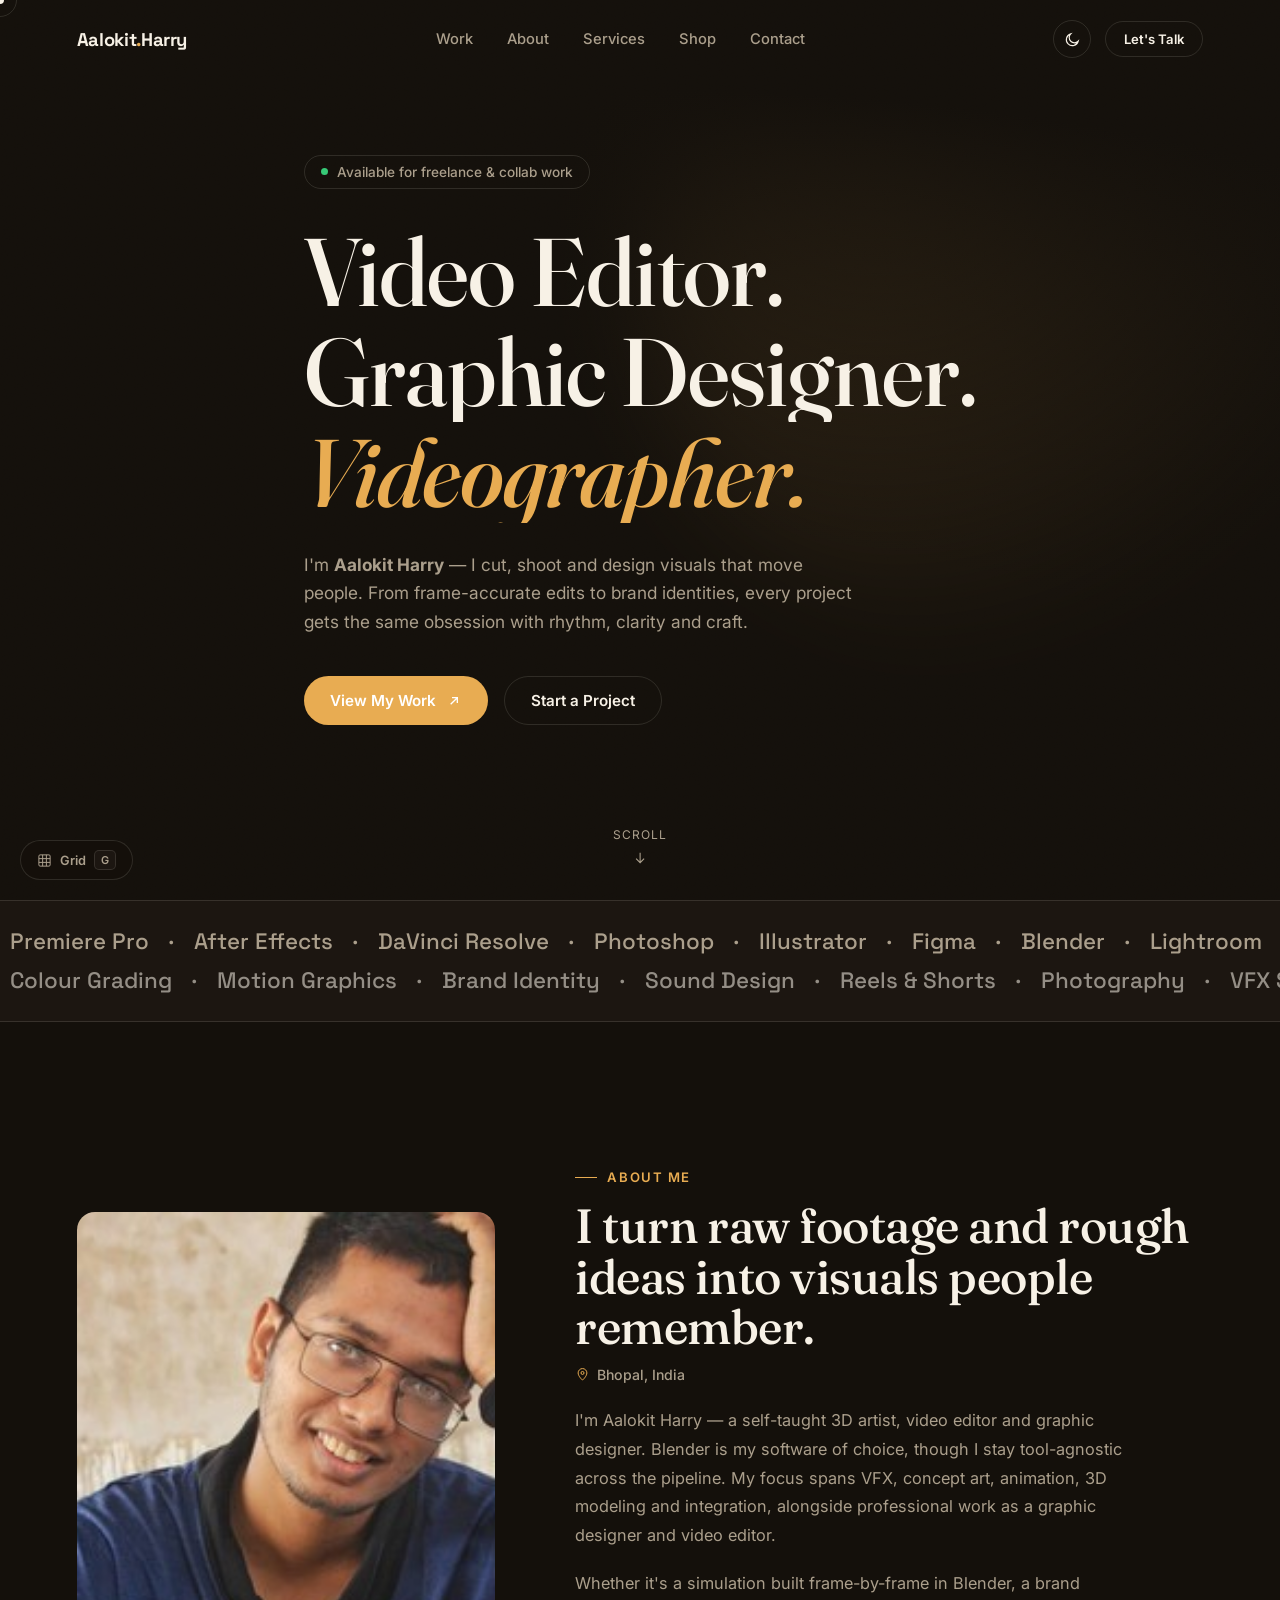
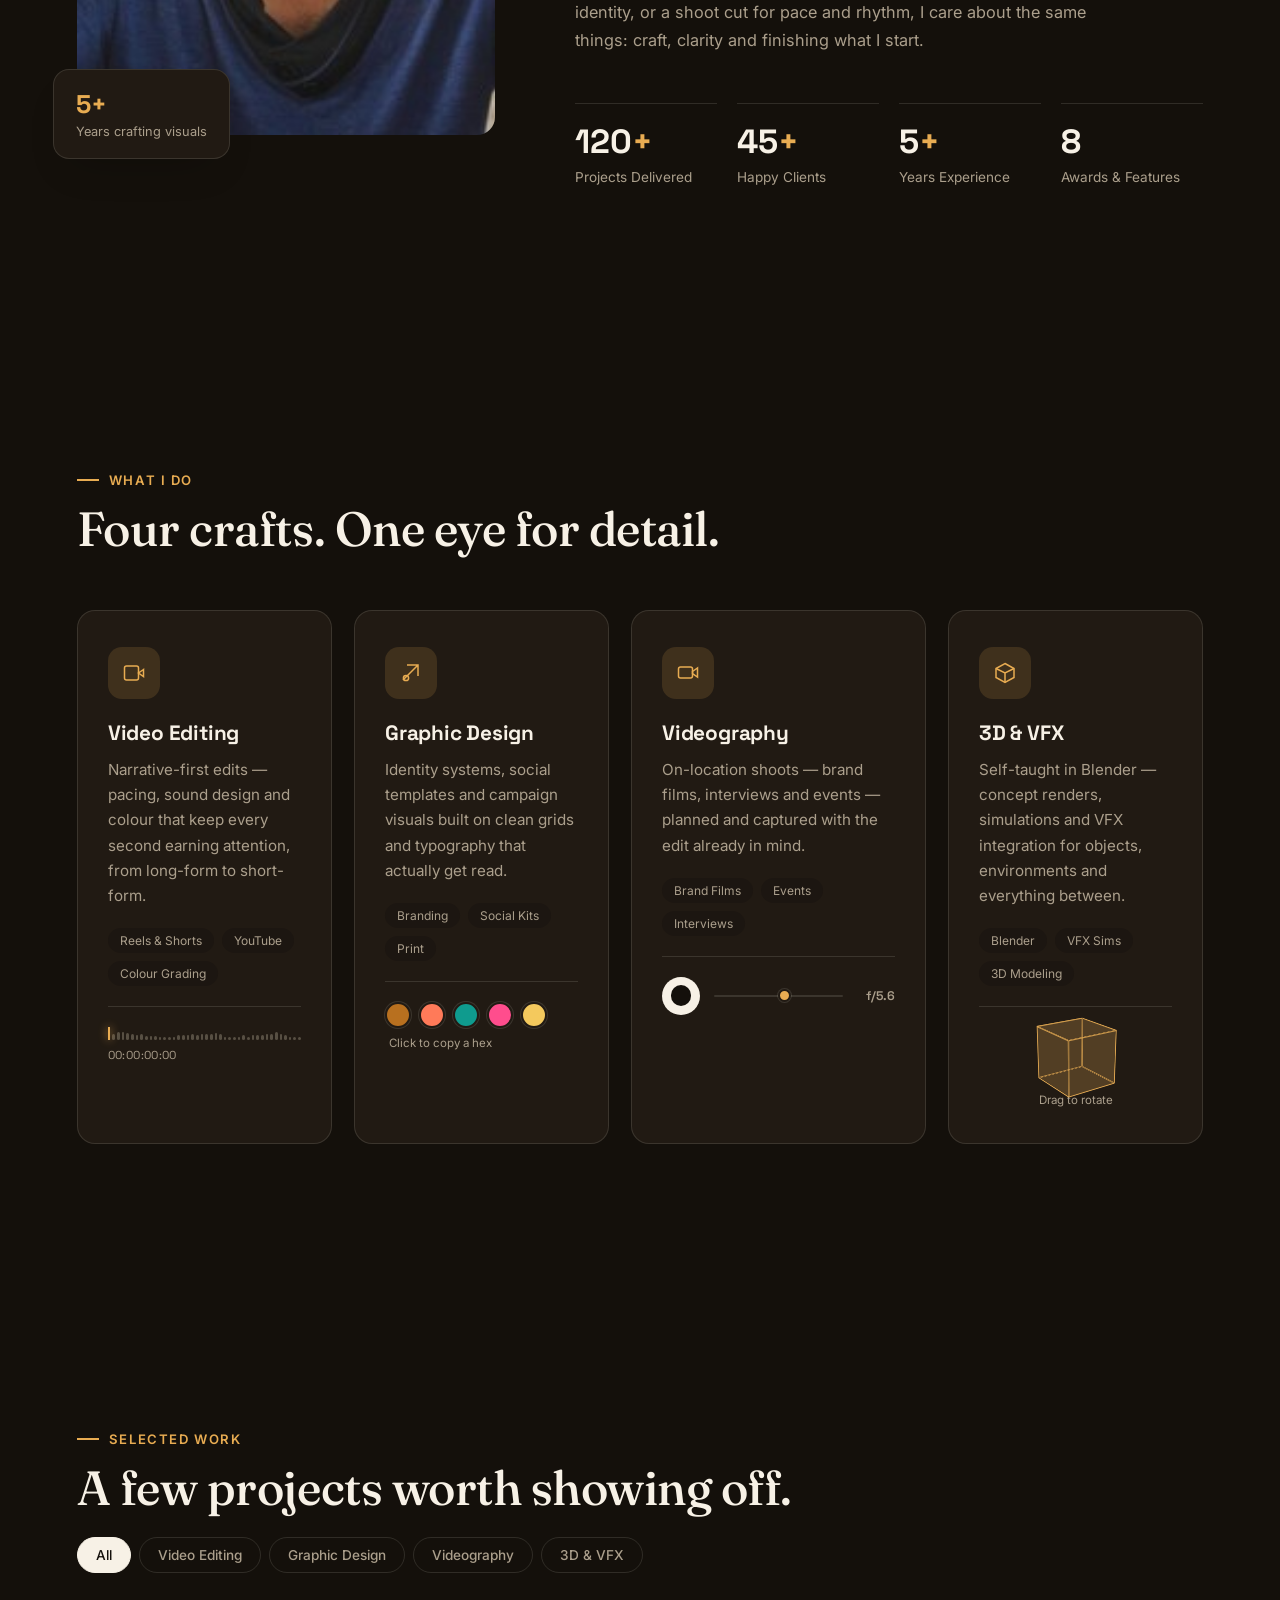
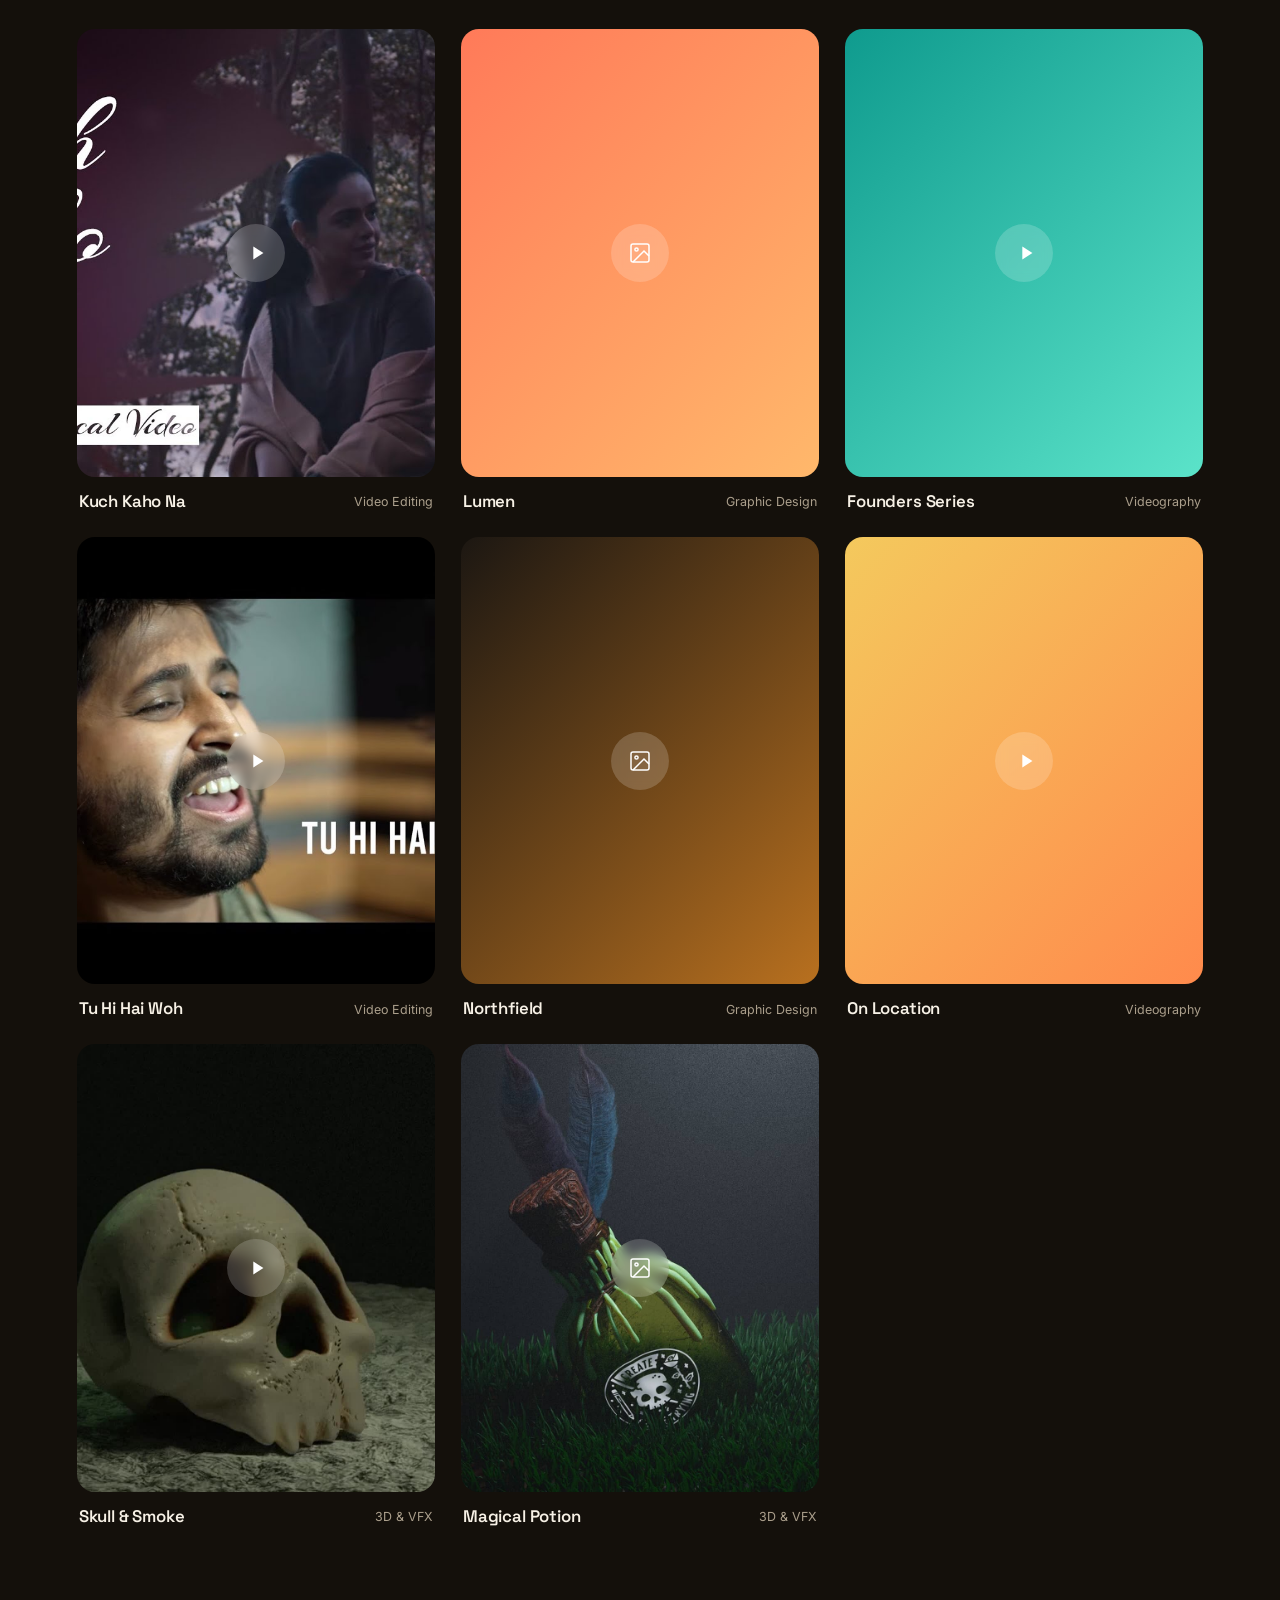
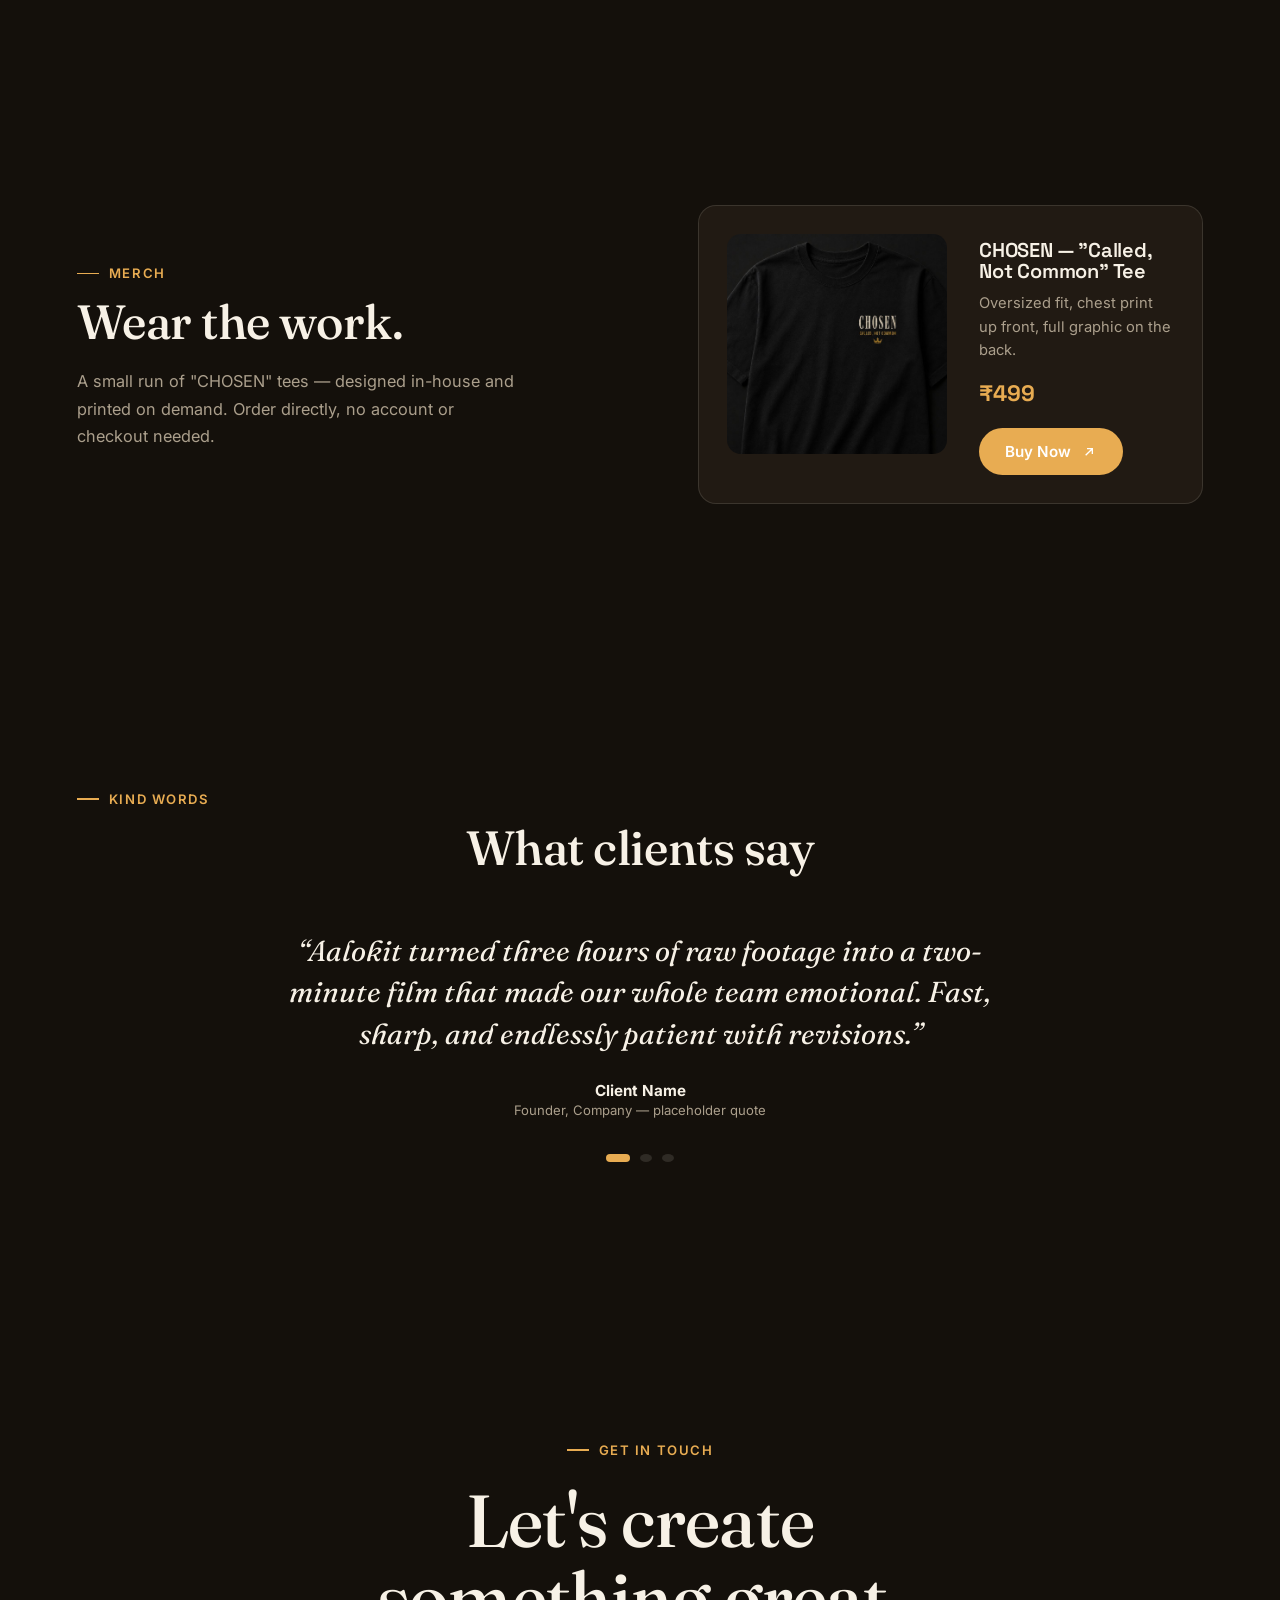
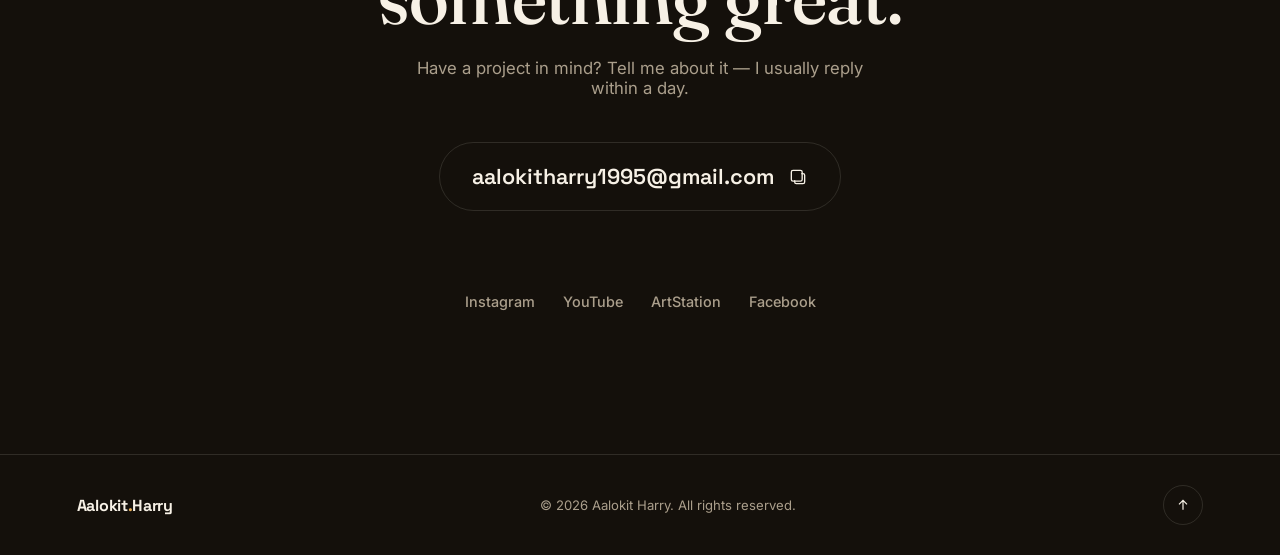
==== index.html @ 53279eee "Design overhaul: warm amber palette, editorial serif typography - Replace the purple accent with a w" ====
<!DOCTYPE html>
<html lang="en" data-theme="dark">
<head>
<meta charset="UTF-8">
<meta name="viewport" content="width=device-width, initial-scale=1.0">
<title>Aalokit Harry — Video Editor · Graphic Designer · Videographer · 3D Artist</title>
<meta name="description" content="Aalokit Harry is a video editor, graphic designer, videographer and self-taught 3D/VFX artist based in Bhopal, India, crafting fluid, story-driven visuals for brands and creators.">

<!-- Favicon -->
<link rel="icon" href="assets/favicon.svg" type="image/svg+xml">

<!-- Fonts -->
<link rel="preconnect" href="https://fonts.googleapis.com">
<link rel="preconnect" href="https://fonts.gstatic.com" crossorigin>
<link href="https://fonts.googleapis.com/css2?family=Fraunces:ital,wght@0,400;0,500;0,600;1,400;1,500;1,600&family=Space+Grotesk:wght@400;500;600;700&family=Inter:wght@400;500;600;700&display=swap" rel="stylesheet">

<link rel="stylesheet" href="css/style.css?v=13">
</head>
<body>

<!-- ============ PRELOADER ============ -->
<div class="preloader" id="preloader" aria-hidden="true">
  <div class="preloader__mark">AH</div>
  <div class="preloader__bar"><span id="preloaderFill"></span></div>
</div>

<!-- ============ CUSTOM CURSOR ============ -->
<div class="cursor" id="cursorDot" aria-hidden="true"></div>
<div class="cursor cursor--ring" id="cursorRing" aria-hidden="true"></div>

<!-- ============ NOISE / GRAIN OVERLAY ============ -->
<div class="grain" aria-hidden="true"></div>

<!-- ============ DESIGNER GRID OVERLAY ============ -->
<div class="grid-overlay" id="gridOverlay" aria-hidden="true">
  <div class="grid-overlay__cols container">
    <span></span><span></span><span></span><span></span><span></span><span></span>
    <span></span><span></span><span></span><span></span><span></span><span></span>
  </div>
</div>
<button class="grid-toggle" id="gridToggle" aria-label="Toggle design grid" data-cursor="link">
  <svg viewBox="0 0 24 24" fill="none" stroke="currentColor" stroke-width="1.6"><rect x="3" y="3" width="18" height="18" rx="2"/><path d="M9 3v18M15 3v18M3 9h18M3 15h18"/></svg>
  <span>Grid</span>
  <kbd>G</kbd>
</button>

<!-- ============ HEADER ============ -->
<header class="site-header" id="siteHeader">
  <div class="container header__inner">
    <a href="#top" class="logo" data-cursor="link">Aalokit<span>.</span>Harry</a>

    <nav class="nav" id="primaryNav">
      <a href="#work" data-cursor="link">Work</a>
      <a href="#about" data-cursor="link">About</a>
      <a href="#services" data-cursor="link">Services</a>
      <a href="#shop" data-cursor="link">Shop</a>
      <a href="#contact" data-cursor="link">Contact</a>
    </nav>

    <div class="header__actions">
      <button class="theme-toggle" id="themeToggle" aria-label="Toggle dark mode" data-cursor="link">
        <svg class="icon-sun" viewBox="0 0 24 24" fill="none" stroke="currentColor" stroke-width="1.6"><circle cx="12" cy="12" r="4.2"/><path d="M12 2.5v2.6M12 18.9v2.6M4.5 12H2M22 12h-2.5M5.6 5.6l1.8 1.8M16.6 16.6l1.8 1.8M18.4 5.6l-1.8 1.8M7.4 16.6l-1.8 1.8"/></svg>
        <svg class="icon-moon" viewBox="0 0 24 24" fill="none" stroke="currentColor" stroke-width="1.6"><path d="M20 14.5A8.5 8.5 0 1 1 9.5 4a6.8 6.8 0 0 0 10.5 10.5Z"/></svg>
      </button>
      <a href="#contact" class="btn btn--sm btn--outline nav-cta" data-cursor="link">Let's Talk</a>
      <button class="burger" id="burgerBtn" aria-label="Open menu" aria-expanded="false">
        <span></span><span></span>
      </button>
    </div>
  </div>

</header>

<!-- Mobile fullscreen menu (kept outside <header> so its own position:fixed
     is never re-parented by the header's scroll-hide transform) -->
<div class="mobile-menu" id="mobileMenu">
  <nav>
    <a href="#work">Work</a>
    <a href="#about">About</a>
    <a href="#services">Services</a>
    <a href="#shop">Shop</a>
    <a href="#contact">Contact</a>
  </nav>
  <div class="mobile-menu__foot">
    <a href="mailto:aalokitharry1995@gmail.com">aalokitharry1995@gmail.com</a>
    <div class="mobile-menu__social">
      <a href="https://www.instagram.com/aalokit" target="_blank" rel="noopener">Instagram</a>
      <a href="https://www.youtube.com/@AalokitHarry" target="_blank" rel="noopener">YouTube</a>
      <a href="https://www.artstation.com/aalokitharry" target="_blank" rel="noopener">ArtStation</a>
    </div>
  </div>
</div>

<main id="top">

  <!-- ============ HERO ============ -->
  <section class="hero" id="hero">
    <div class="hero__blob" aria-hidden="true"></div>
    <div class="container hero__inner">
      <p class="eyebrow reveal-up">
        <span class="dot-live"></span> Available for freelance &amp; collab work
      </p>

      <h1 class="hero__title">
        <span class="line"><span class="reveal-line">Video Editor.</span></span>
        <span class="line"><span class="reveal-line">Graphic Designer.</span></span>
        <span class="line"><span class="reveal-line hero__title--accent">Videographer.</span></span>
      </h1>

      <p class="hero__sub reveal-up" data-delay="1">
        I'm <strong>Aalokit Harry</strong> — I cut, shoot and design visuals that move people.
        From frame-accurate edits to brand identities, every project gets the same obsession
        with rhythm, clarity and craft.
      </p>

      <div class="hero__ctas reveal-up" data-delay="2">
        <a href="#work" class="btn btn--primary magnetic" data-cursor="link">
          <span>View My Work</span>
          <svg viewBox="0 0 24 24" fill="none" stroke="currentColor" stroke-width="2"><path d="M7 17 17 7M9 7h8v8"/></svg>
        </a>
        <a href="#contact" class="btn btn--ghost magnetic" data-cursor="link">Start a Project</a>
      </div>
    </div>

    <a href="#marquee" class="scroll-cue" data-cursor="link" aria-label="Scroll down">
      <span>Scroll</span>
      <svg viewBox="0 0 24 24" fill="none" stroke="currentColor" stroke-width="1.6"><path d="M12 4v15M6 13l6 6 6-6"/></svg>
    </a>
  </section>

  <!-- ============ MARQUEE ============ -->
  <section class="marquee-section" id="marquee">
    <div class="marquee" data-speed="normal">
      <div class="marquee__track">
        <span>Premiere&nbsp;Pro</span><span>·</span><span>After&nbsp;Effects</span><span>·</span>
        <span>DaVinci&nbsp;Resolve</span><span>·</span><span>Photoshop</span><span>·</span>
        <span>Illustrator</span><span>·</span><span>Figma</span><span>·</span>
        <span>Blender</span><span>·</span><span>Lightroom</span><span>·</span>
        <span>Premiere&nbsp;Pro</span><span>·</span><span>After&nbsp;Effects</span><span>·</span>
        <span>DaVinci&nbsp;Resolve</span><span>·</span><span>Photoshop</span><span>·</span>
        <span>Illustrator</span><span>·</span><span>Figma</span><span>·</span>
        <span>Blender</span><span>·</span><span>Lightroom</span><span>·</span>
      </div>
    </div>
    <div class="marquee marquee--reverse">
      <div class="marquee__track">
        <span>Colour&nbsp;Grading</span><span>·</span><span>Motion&nbsp;Graphics</span><span>·</span>
        <span>Brand&nbsp;Identity</span><span>·</span><span>Sound&nbsp;Design</span><span>·</span>
        <span>Reels&nbsp;&amp;&nbsp;Shorts</span><span>·</span><span>Photography</span><span>·</span><span>VFX&nbsp;Simulation</span><span>·</span>
        <span>Colour&nbsp;Grading</span><span>·</span><span>Motion&nbsp;Graphics</span><span>·</span>
        <span>Brand&nbsp;Identity</span><span>·</span><span>Sound&nbsp;Design</span><span>·</span>
        <span>Reels&nbsp;&amp;&nbsp;Shorts</span><span>·</span><span>Photography</span><span>·</span><span>VFX&nbsp;Simulation</span><span>·</span>
      </div>
    </div>
  </section>

  <!-- ============ ABOUT ============ -->
  <section class="about" id="about">
    <div class="container about__inner">
      <div class="about__media reveal-up">
        <div class="about__frame">
          <img src="assets/profile-photo-large.jpg" alt="Aalokit Harry" class="about__photo">
        </div>
        <div class="about__badge">
          <strong>5+</strong>
          <span>Years crafting visuals</span>
        </div>
      </div>

      <div class="about__content">
        <p class="section-eyebrow reveal-up">About Me</p>
        <h2 class="section-title reveal-up">
          I turn raw footage and rough ideas into visuals people remember.
        </h2>
        <p class="about__location reveal-up">
          <svg viewBox="0 0 24 24" fill="none" stroke="currentColor" stroke-width="1.6"><path d="M12 21s7-6.1 7-11.5A7 7 0 0 0 5 9.5C5 14.9 12 21 12 21Z"/><circle cx="12" cy="9.5" r="2.4"/></svg>
          Bhopal, India
        </p>
        <p class="about__text reveal-up" data-delay="1">
          I'm Aalokit Harry — a self-taught 3D artist, video editor and graphic designer.
          Blender is my software of choice, though I stay tool-agnostic across the pipeline.
          My focus spans VFX, concept art, animation, 3D modeling and integration, alongside
          professional work as a graphic designer and video editor.
        </p>
        <p class="about__text reveal-up" data-delay="2">
          Whether it's a simulation built frame-by-frame in Blender, a brand identity, or a
          shoot cut for pace and rhythm, I care about the same things: craft, clarity and
          finishing what I start.
        </p>

        <div class="stats reveal-up" data-delay="2">
          <div class="stat">
            <span class="stat__num" data-count="120">0</span><span class="stat__plus">+</span>
            <p>Projects Delivered</p>
          </div>
          <div class="stat">
            <span class="stat__num" data-count="45">0</span><span class="stat__plus">+</span>
            <p>Happy Clients</p>
          </div>
          <div class="stat">
            <span class="stat__num" data-count="5">0</span><span class="stat__plus">+</span>
            <p>Years Experience</p>
          </div>
          <div class="stat">
            <span class="stat__num" data-count="8">0</span>
            <p>Awards &amp; Features</p>
          </div>
        </div>
      </div>
    </div>
  </section>

  <!-- ============ SERVICES ============ -->
  <section class="services" id="services">
    <div class="container">
      <div class="section-head">
        <p class="section-eyebrow reveal-up">What I Do</p>
        <h2 class="section-title reveal-up">Four crafts. One eye for detail.</h2>
      </div>

      <div class="services__grid">
        <article class="service-card reveal-up">
          <div class="service-card__icon">
            <svg viewBox="0 0 24 24" fill="none" stroke="currentColor" stroke-width="1.5"><rect x="2.5" y="5" width="14" height="14" rx="2"/><path d="M21.5 8.5 16.5 12l5 3.5v-7Z"/></svg>
          </div>
          <h3>Video Editing</h3>
          <p>Narrative-first edits — pacing, sound design and colour that keep every second earning attention, from long-form to short-form.</p>
          <ul class="service-card__tags">
            <li>Reels &amp; Shorts</li><li>YouTube</li><li>Colour Grading</li>
          </ul>
          <div class="timeline-toy" id="timelineToy" data-cursor="link">
            <div class="timeline-toy__waveform" id="timelineWaveform" aria-hidden="true"></div>
            <div class="timeline-toy__playhead" id="timelinePlayhead"></div>
          </div>
          <span class="timeline-toy__time" id="timelineTime">00:00:00:00</span>
        </article>

        <article class="service-card reveal-up" data-delay="1">
          <div class="service-card__icon">
            <svg viewBox="0 0 24 24" fill="none" stroke="currentColor" stroke-width="1.5"><path d="M4 19 19 4M8 4h11v11"/><circle cx="7" cy="17" r="2.6"/></svg>
          </div>
          <h3>Graphic Design</h3>
          <p>Identity systems, social templates and campaign visuals built on clean grids and typography that actually get read.</p>
          <ul class="service-card__tags">
            <li>Branding</li><li>Social Kits</li><li>Print</li>
          </ul>
          <div class="palette" data-cursor="link">
            <button class="palette__swatch" style="--swatch:#b8701f" data-hex="#B8701F" aria-label="Copy hex B8701F"></button>
            <button class="palette__swatch" style="--swatch:#ff7a59" data-hex="#FF7A59" aria-label="Copy hex FF7A59"></button>
            <button class="palette__swatch" style="--swatch:#0f9b8e" data-hex="#0F9B8E" aria-label="Copy hex 0F9B8E"></button>
            <button class="palette__swatch" style="--swatch:#ff4d8d" data-hex="#FF4D8D" aria-label="Copy hex FF4D8D"></button>
            <button class="palette__swatch" style="--swatch:#f4c95d" data-hex="#F4C95D" aria-label="Copy hex F4C95D"></button>
            <span class="palette__hint">Click to copy a hex</span>
          </div>
        </article>

        <article class="service-card reveal-up" data-delay="2">
          <div class="service-card__icon">
            <svg viewBox="0 0 24 24" fill="none" stroke="currentColor" stroke-width="1.5"><rect x="2.5" y="6" width="14" height="11" rx="2"/><path d="M16.5 10.5 21.5 7v9l-5-3.5Z"/></svg>
          </div>
          <h3>Videography</h3>
          <p>On-location shoots — brand films, interviews and events — planned and captured with the edit already in mind.</p>
          <ul class="service-card__tags">
            <li>Brand Films</li><li>Events</li><li>Interviews</li>
          </ul>
          <div class="aperture-toy" data-cursor="link">
            <div class="aperture-toy__ring">
              <div class="aperture-toy__iris" id="apertureIris"></div>
            </div>
            <input type="range" class="aperture-toy__slider" id="apertureSlider" min="0" max="100" value="55" aria-label="Aperture">
            <span class="aperture-toy__value" id="apertureValue">f/5.6</span>
          </div>
        </article>

        <article class="service-card reveal-up" data-delay="3">
          <div class="service-card__icon">
            <svg viewBox="0 0 24 24" fill="none" stroke="currentColor" stroke-width="1.5"><path d="M12 2.5 21 7.5v9L12 21.5 3 16.5v-9L12 2.5Z"/><path d="M3 7.5 12 12l9-4.5M12 12v9.5"/></svg>
          </div>
          <h3>3D &amp; VFX</h3>
          <p>Self-taught in Blender — concept renders, simulations and VFX integration for objects, environments and everything between.</p>
          <ul class="service-card__tags">
            <li>Blender</li><li>VFX Sims</li><li>3D Modeling</li>
          </ul>
          <div class="cube-toy" data-cursor="link">
            <div class="cube-toy__stage">
              <div class="cube-toy__cube" id="cubeToy">
                <div class="cube-toy__face cube-toy__face--front"></div>
                <div class="cube-toy__face cube-toy__face--back"></div>
                <div class="cube-toy__face cube-toy__face--right"></div>
                <div class="cube-toy__face cube-toy__face--left"></div>
                <div class="cube-toy__face cube-toy__face--top"></div>
                <div class="cube-toy__face cube-toy__face--bottom"></div>
              </div>
            </div>
            <span class="cube-toy__hint">Drag to rotate</span>
          </div>
        </article>
      </div>
    </div>
  </section>

  <!-- ============ WORK ============ -->
  <section class="work" id="work">
    <div class="container">
      <div class="section-head section-head--split">
        <div>
          <p class="section-eyebrow reveal-up">Selected Work</p>
          <h2 class="section-title reveal-up">A few projects worth showing off.</h2>
        </div>
        <div class="filters reveal-up" role="tablist" aria-label="Filter projects">
          <button class="filter-btn is-active" data-filter="all">All</button>
          <button class="filter-btn" data-filter="video">Video Editing</button>
          <button class="filter-btn" data-filter="design">Graphic Design</button>
          <button class="filter-btn" data-filter="photo">Videography</button>
          <button class="filter-btn" data-filter="3d">3D &amp; VFX</button>
        </div>
      </div>

      <div class="work__grid" id="workGrid">
        <!-- Cards injected/duplicated pattern; written statically for clarity -->
        <article class="work-card reveal-up" data-cat="video" data-title="Kuch Kaho Na — Lyrical Video" data-desc="Official lyrical video edit for Indian Pariah Pictures' Ghar Pe Bataao — pacing, colour grade and on-screen lyric timing cut to match the track." data-tag="Video Editing" data-youtube="ZPs_RNQSldU">
          <div class="work-card__media" data-cursor="view">
            <img src="assets/work-kuch-kaho-na.jpg" alt="Kuch Kaho Na — lyrical video thumbnail">
            <span class="play-icon"><svg viewBox="0 0 24 24" fill="currentColor"><path d="M8 5v14l11-7z"/></svg></span>
          </div>
          <div class="work-card__info">
            <h3>Kuch Kaho Na</h3>
            <span>Video Editing</span>
          </div>
        </article>

        <article class="work-card reveal-up" data-delay="1" data-cat="design" data-title="Lumen — Brand Identity" data-desc="Full identity system: logo, type pairing and a social template kit for a lighting-design studio. (Replace with your real project images.)" data-tag="Graphic Design">
          <div class="work-card__media grad-2" data-cursor="view">
            <span class="frame-icon"><svg viewBox="0 0 24 24" fill="none" stroke="currentColor" stroke-width="1.5"><rect x="3" y="3" width="18" height="18" rx="2"/><circle cx="8.5" cy="8.5" r="1.6"/><path d="M21 15l-5-5-11 11"/></svg></span>
          </div>
          <div class="work-card__info">
            <h3>Lumen</h3>
            <span>Graphic Design</span>
          </div>
        </article>

        <article class="work-card reveal-up" data-delay="2" data-cat="photo" data-title="Founders Series — Interviews" data-desc="A four-part interview shoot, single-camera setup with natural light, cut into a short documentary series. (Replace with your real footage.)" data-tag="Videography">
          <div class="work-card__media grad-3" data-cursor="view">
            <span class="play-icon"><svg viewBox="0 0 24 24" fill="currentColor"><path d="M8 5v14l11-7z"/></svg></span>
          </div>
          <div class="work-card__info">
            <h3>Founders Series</h3>
            <span>Videography</span>
          </div>
        </article>

        <article class="work-card reveal-up" data-cat="video" data-title="Tu Hi Hai Woh — Film Version" data-desc="Film-version edit for Indian Pariah Pictures' Ghar Pe Bataao — performance footage cut and paced for the full song version." data-tag="Video Editing" data-youtube="kTlt9wUHbaM">
          <div class="work-card__media" data-cursor="view">
            <img src="assets/work-tu-hi-hai-woh.jpg" alt="Tu Hi Hai Woh — film version thumbnail">
            <span class="play-icon"><svg viewBox="0 0 24 24" fill="currentColor"><path d="M8 5v14l11-7z"/></svg></span>
          </div>
          <div class="work-card__info">
            <h3>Tu Hi Hai Woh</h3>
            <span>Video Editing</span>
          </div>
        </article>

        <article class="work-card reveal-up" data-delay="1" data-cat="design" data-title="Northfield — Poster Series" data-desc="Typographic poster series for a music festival, built on a modular grid system. (Replace with your real project images.)" data-tag="Graphic Design">
          <div class="work-card__media grad-5" data-cursor="view">
            <span class="frame-icon"><svg viewBox="0 0 24 24" fill="none" stroke="currentColor" stroke-width="1.5"><rect x="3" y="3" width="18" height="18" rx="2"/><circle cx="8.5" cy="8.5" r="1.6"/><path d="M21 15l-5-5-11 11"/></svg></span>
          </div>
          <div class="work-card__info">
            <h3>Northfield</h3>
            <span>Graphic Design</span>
          </div>
        </article>

        <article class="work-card reveal-up" data-delay="2" data-cat="photo" data-title="On Location — Event Coverage" data-desc="Full-day multi-camera event coverage, delivered as a same-week highlight edit. (Replace with your real footage.)" data-tag="Videography">
          <div class="work-card__media grad-6" data-cursor="view">
            <span class="play-icon"><svg viewBox="0 0 24 24" fill="currentColor"><path d="M8 5v14l11-7z"/></svg></span>
          </div>
          <div class="work-card__info">
            <h3>On Location</h3>
            <span>Videography</span>
          </div>
        </article>

        <article class="work-card reveal-up" data-cat="3d" data-title="Skull &amp; Smoke Simulation" data-desc="A stylised skull, fully modeled, shaded and lit in Blender, with a hand-tuned smoke simulation drifting through the eye sockets." data-tag="3D &amp; VFX">
          <div class="work-card__media" data-cursor="view">
            <img src="assets/work-skull-smoke.jpg" alt="Skull &amp; Smoke Simulation — Blender 3D render">
            <span class="play-icon"><svg viewBox="0 0 24 24" fill="currentColor"><path d="M8 5v14l11-7z"/></svg></span>
          </div>
          <div class="work-card__info">
            <h3>Skull &amp; Smoke</h3>
            <span>3D &amp; VFX</span>
          </div>
        </article>

        <article class="work-card reveal-up" data-delay="1" data-cat="3d" data-title="Magical Potion" data-desc="A hand-modeled fantasy potion bottle — procedural glass and liquid shading, feather detailing and studio lighting, built in Blender." data-tag="3D &amp; VFX">
          <div class="work-card__media" data-cursor="view">
            <img src="assets/work-magical-potion.jpg" alt="Magical Potion — Blender 3D render">
            <span class="frame-icon"><svg viewBox="0 0 24 24" fill="none" stroke="currentColor" stroke-width="1.5"><rect x="3" y="3" width="18" height="18" rx="2"/><circle cx="8.5" cy="8.5" r="1.6"/><path d="M21 15l-5-5-11 11"/></svg></span>
          </div>
          <div class="work-card__info">
            <h3>Magical Potion</h3>
            <span>3D &amp; VFX</span>
          </div>
        </article>
      </div>
    </div>
  </section>

  <!-- ============ SHOP ============ -->
  <section class="shop" id="shop">
    <div class="container shop__inner">
      <div class="shop__text">
        <p class="section-eyebrow reveal-up">Merch</p>
        <h2 class="section-title reveal-up">Wear the work.</h2>
        <p class="shop__desc reveal-up" data-delay="1">
          A small run of "CHOSEN" tees — designed in-house and printed on demand.
          Order directly, no account or checkout needed.
        </p>
      </div>

      <a href="shop-tee.html" class="shop__product shop__product--link reveal-up" data-delay="1" data-cursor="view">
        <div class="shop__media">
          <img src="assets/shop-tee-front.jpg" alt="CHOSEN — Called, Not Common tee">
        </div>
        <div class="shop__info">
          <h3>CHOSEN — "Called, Not Common" Tee</h3>
          <p>Oversized fit, chest print up front, full graphic on the back.</p>
          <span class="shop__price">₹499</span>
          <span class="btn btn--primary shop__btn magnetic">
            Buy Now
            <svg viewBox="0 0 24 24" fill="none" stroke="currentColor" stroke-width="2"><path d="M7 17 17 7M9 7h8v8"/></svg>
          </span>
        </div>
      </a>
    </div>
  </section>

  <!-- ============ TESTIMONIALS ============ -->
  <section class="testimonials" id="testimonials">
    <div class="container">
      <p class="section-eyebrow reveal-up center">Kind Words</p>
      <h2 class="section-title reveal-up center">What clients say</h2>

      <div class="testi" id="testi">
        <div class="testi__viewport">
          <div class="testi__track" id="testiTrack">
            <blockquote class="testi__slide">
              <p>“Aalokit turned three hours of raw footage into a two-minute film that made our whole team emotional. Fast, sharp, and endlessly patient with revisions.”</p>
              <footer><strong>Client Name</strong><span>Founder, Company — placeholder quote</span></footer>
            </blockquote>
            <blockquote class="testi__slide">
              <p>“The brand identity work was on point from the first draft. Clean, modern, and it actually held up across every platform we used it on.”</p>
              <footer><strong>Client Name</strong><span>Marketing Lead, Company — placeholder quote</span></footer>
            </blockquote>
            <blockquote class="testi__slide">
              <p>“Best collaborator we've worked with for event coverage. Shows up prepared, shoots efficiently, and the turnaround time is unmatched.”</p>
              <footer><strong>Client Name</strong><span>Event Director, Company — placeholder quote</span></footer>
            </blockquote>
          </div>
        </div>
        <div class="testi__dots" id="testiDots"></div>
      </div>
    </div>
  </section>

  <!-- ============ CONTACT ============ -->
  <section class="contact" id="contact">
    <div class="container contact__inner">
      <p class="section-eyebrow reveal-up center">Get In Touch</p>
      <h2 class="contact__title reveal-up center">Let's create<br>something great.</h2>
      <p class="contact__sub reveal-up center">
        Have a project in mind? Tell me about it — I usually reply within a day.
      </p>

      <button class="email-btn reveal-up magnetic" id="copyEmailBtn" data-cursor="link">
        <span id="emailText">aalokitharry1995@gmail.com</span>
        <svg viewBox="0 0 24 24" fill="none" stroke="currentColor" stroke-width="1.6"><rect x="4" y="4" width="13" height="13" rx="2"/><path d="M8 16v2a2 2 0 0 0 2 2h8a2 2 0 0 0 2-2V10a2 2 0 0 0-2-2h-2"/></svg>
      </button>
      <span class="copy-toast" id="copyToast">Copied to clipboard ✓</span>

      <div class="socials reveal-up">
        <a href="https://www.instagram.com/aalokit" target="_blank" rel="noopener" data-cursor="link">Instagram</a>
        <a href="https://www.youtube.com/@AalokitHarry" target="_blank" rel="noopener" data-cursor="link">YouTube</a>
        <a href="https://www.artstation.com/aalokitharry" target="_blank" rel="noopener" data-cursor="link">ArtStation</a>
        <a href="https://www.facebook.com/aalokitharry/" target="_blank" rel="noopener" data-cursor="link">Facebook</a>
      </div>
    </div>
  </section>

</main>

<!-- ============ FOOTER ============ -->
<footer class="site-footer">
  <div class="container footer__inner">
    <a href="#top" class="logo logo--sm" data-cursor="link">Aalokit<span>.</span>Harry</a>
    <p>&copy; <span id="year"></span> Aalokit Harry. All rights reserved.</p>
    <button class="to-top" id="toTopBtn" aria-label="Back to top" data-cursor="link">
      <svg viewBox="0 0 24 24" fill="none" stroke="currentColor" stroke-width="1.8"><path d="M12 19V5M6 11l6-6 6 6"/></svg>
    </button>
  </div>
</footer>

<!-- ============ LIGHTBOX MODAL ============ -->
<div class="modal" id="workModal" aria-hidden="true">
  <div class="modal__backdrop" id="modalBackdrop"></div>
  <div class="modal__panel">
    <button class="modal__close" id="modalClose" aria-label="Close">
      <svg viewBox="0 0 24 24" fill="none" stroke="currentColor" stroke-width="1.8"><path d="M6 6l12 12M18 6 6 18"/></svg>
    </button>
    <div class="modal__media" id="modalMedia"></div>
    <div class="modal__body">
      <span class="modal__tag" id="modalTag"></span>
      <h3 id="modalTitle"></h3>
      <p id="modalDesc"></p>
    </div>
  </div>
</div>

<script src="js/main.js?v=13"></script>
</body>
</html>
---- css/style.css ----
/* ============================================================
   Aalokit Harry — Portfolio
   Modern minimal design system, fluid motion.
   ============================================================ */

:root{
  --bg: #faf6f0;
  --bg-alt: #f1e9dc;
  --surface: #ffffff;
  --text: #1a140d;
  --text-soft: #6b6053;
  --line: rgba(26,20,13,0.11);
  --accent: #b8701f;
  --accent-soft: #f6e6cd;
  --accent-contrast: #ffffff;

  --grad-1: linear-gradient(135deg,#e0a955,#f4cf94);
  --grad-2: linear-gradient(135deg,#ff7a59,#ffb86b);
  --grad-3: linear-gradient(135deg,#0f9b8e,#5be3c9);
  --grad-4: linear-gradient(135deg,#ff4d8d,#ff9ac0);
  --grad-5: linear-gradient(135deg,#1c1712,#b8701f);
  --grad-6: linear-gradient(135deg,#f4c95d,#ff8a4c);

  --font-editorial: "Fraunces", "Space Grotesk", serif;
  --font-display: "Space Grotesk", "Inter", sans-serif;
  --font-body: "Inter", sans-serif;

  --ease: cubic-bezier(.16,.84,.44,1);
  --ease-soft: cubic-bezier(.22,.61,.36,1);
  --dur: .7s;

  --container: 1440px;
  --radius: 18px;
}

[data-theme="dark"]{
  --bg: #14100b;
  --bg-alt: #1c1611;
  --surface: #211a13;
  --text: #f7f1e6;
  --text-soft: #ab9f8c;
  --line: rgba(247,241,230,0.12);
  --accent: #e8ac52;
  --accent-soft: rgba(232,172,82,0.15);
  --accent-contrast: #14100b;
}

*,*::before,*::after{ box-sizing: border-box; }
html{ scroll-behavior: smooth; }
body{
  margin:0;
  background: var(--bg);
  color: var(--text);
  font-family: var(--font-body);
  -webkit-font-smoothing: antialiased;
  overflow-x: hidden;
  transition: background var(--dur) var(--ease), color var(--dur) var(--ease);
}
img,svg{ display:block; max-width:100%; }
a{ color:inherit; text-decoration:none; }
ul{ list-style:none; margin:0; padding:0; }
button{ font:inherit; background:none; border:none; cursor:pointer; color:inherit; }
h1,h2,h3{ font-family: var(--font-display); margin:0; line-height:1.05; letter-spacing:-0.01em; }
p{ margin:0; }

.container{
  max-width: var(--container);
  margin-inline:auto;
  padding-inline: 6vw;
}

::selection{ background: var(--accent); color:#fff; }

/* ============ SCROLLBAR ============ */
::-webkit-scrollbar{ width:10px; }
::-webkit-scrollbar-track{ background: var(--bg); }
::-webkit-scrollbar-thumb{ background: var(--line); border-radius:10px; }

/* ============ PRELOADER ============ */
.preloader{
  position:fixed; inset:0; z-index:999;
  background: var(--bg);
  display:flex; flex-direction:column; align-items:center; justify-content:center;
  gap:22px;
  transition: opacity .7s var(--ease), visibility .7s var(--ease);
}
.preloader.is-hidden{ opacity:0; visibility:hidden; pointer-events:none; }
.preloader__mark{
  font-family: var(--font-display); font-weight:700; font-size:2.6rem;
  color: var(--text); letter-spacing:-0.03em;
}
.preloader__bar{
  width:180px; height:2px; background: var(--line); border-radius:2px; overflow:hidden;
}
.preloader__bar span{
  display:block; height:100%; width:0%; background: var(--accent);
  transition: width .3s var(--ease-soft);
}

/* ============ GRAIN ============ */
.grain{
  position:fixed; inset:0; pointer-events:none; z-index:2; opacity:.05; mix-blend-mode:overlay;
  background-image:url("data:image/svg+xml,%3Csvg xmlns='http://www.w3.org/2000/svg' width='120' height='120'%3E%3Cfilter id='n'%3E%3CfeTurbulence type='fractalNoise' baseFrequency='0.9' numOctaves='2' stitchTiles='stitch'/%3E%3C/filter%3E%3Crect width='100%25' height='100%25' filter='url(%23n)'/%3E%3C/svg%3E");
}

/* ============ CUSTOM CURSOR ============ */
.cursor{
  position:fixed; top:0; left:0; z-index:998; pointer-events:none;
  border-radius:50%; transform:translate(-50%,-50%);
  transition: width .25s var(--ease), height .25s var(--ease), background .25s var(--ease), border-color .25s var(--ease), opacity .25s;
}
#cursorDot{ width:8px; height:8px; background: var(--text); }
#cursorRing{ width:34px; height:34px; border:1.4px solid var(--line); }
.cursor--hover#cursorRing{ width:64px; height:64px; border-color: var(--accent); background: var(--accent-soft); }
.cursor--hover#cursorDot{ opacity:0; }
@media (hover:none), (pointer:coarse){ .cursor{ display:none; } }

/* ============ BUTTONS ============ */
.btn{
  display:inline-flex; align-items:center; gap:10px;
  padding:14px 26px; border-radius:100px; font-weight:600; font-size:.95rem;
  white-space:nowrap; transition: transform .45s var(--ease), background .3s, color .3s, border-color .3s;
  will-change:transform;
}
.btn svg{ width:16px; height:16px; }
.btn--primary{ background: var(--text); color: var(--bg); }
[data-theme="dark"] .btn--primary{ background: var(--accent); color:#fff; }
.btn--primary:hover{ transform: translateY(-2px); }
.btn--ghost{ border:1px solid var(--line); }
.btn--ghost:hover{ border-color: var(--text); transform: translateY(-2px); }
.btn--outline{ border:1px solid var(--line); }
.btn--sm{ padding:9px 18px; font-size:.82rem; }

/* ============ HEADER ============ */
.site-header{
  position:fixed; top:0; left:0; right:0; z-index:200;
  padding:20px 0;
  transition: transform .5s var(--ease), background .4s, box-shadow .4s, padding .3s;
}
.site-header.is-scrolled{
  background: color-mix(in srgb, var(--bg) 82%, transparent);
  backdrop-filter: blur(14px);
  box-shadow: 0 1px 0 var(--line);
  padding:14px 0;
}
.site-header.is-hidden{ transform: translateY(-110%); }
.header__inner{ display:flex; align-items:center; justify-content:space-between; gap:24px; }

.logo{ font-family: var(--font-display); font-weight:700; font-size:1.15rem; letter-spacing:-0.02em; }
.logo span{ color: var(--accent); }
.logo--sm{ font-size:1rem; }

.nav{ display:flex; gap:34px; }
.nav a{
  position:relative; font-size:.92rem; font-weight:500; color: var(--text-soft);
  transition: color .3s;
}
.nav a::after{
  content:""; position:absolute; left:0; right:0; bottom:-6px; height:1px; background: var(--text);
  transform: scaleX(0); transform-origin:right; transition: transform .4s var(--ease);
}
.nav a:hover{ color: var(--text); }
.nav a:hover::after{ transform: scaleX(1); transform-origin:left; }

.header__actions{ display:flex; align-items:center; gap:14px; }
.theme-toggle{
  width:38px; height:38px; border-radius:50%; border:1px solid var(--line);
  display:flex; align-items:center; justify-content:center;
  transition: border-color .3s, transform .3s;
}
.theme-toggle:hover{ border-color: var(--text); transform: rotate(20deg); }
.theme-toggle svg{ width:17px; height:17px; }
.icon-moon{ display:none; }
[data-theme="dark"] .icon-sun{ display:none; }
[data-theme="dark"] .icon-moon{ display:block; }

.nav-cta{ display:inline-flex; }

.burger{
  display:none; width:38px; height:38px; position:relative; z-index:210;
}
.burger span{
  position:absolute; left:9px; right:9px; height:1.4px; background: var(--text);
  transition: transform .4s var(--ease), opacity .3s;
}
.burger span:first-child{ top:15px; }
.burger span:last-child{ bottom:15px; }
.burger[aria-expanded="true"] span:first-child{ transform: translateY(6.5px) rotate(45deg); }
.burger[aria-expanded="true"] span:last-child{ transform: translateY(-6.5px) rotate(-45deg); }

.mobile-menu{
  position:fixed; inset:0; z-index:190; background: var(--bg);
  display:flex; flex-direction:column; justify-content:space-between;
  padding: 110px 8vw 60px;
  transform: translateY(-100%); transition: transform .55s var(--ease);
}
.mobile-menu.is-open{ transform: translateY(0); }
.mobile-menu nav{ display:flex; flex-direction:column; gap:6px; }
.mobile-menu nav a{
  font-family: var(--font-display); font-size:clamp(2.2rem,9vw,3.6rem); font-weight:600;
  padding:10px 0; border-bottom:1px solid var(--line);
}
.mobile-menu__foot{ display:flex; flex-direction:column; gap:18px; }
.mobile-menu__foot a{ color: var(--text-soft); }
.mobile-menu__social{ display:flex; gap:20px; }

/* ============ HERO ============ */
.hero{
  position:relative; min-height:100svh; display:flex; flex-direction:column; justify-content:center;
  padding-top:120px; overflow:hidden;
}
.hero__blob{
  position:absolute; top:-14%; right:-12%; width:62vw; height:62vw; max-width:860px; max-height:860px;
  background: radial-gradient(circle at 30% 30%, var(--accent) 0%, transparent 70%);
  opacity:.22; filter:blur(50px); border-radius:50%;
  animation: blobMove 16s ease-in-out infinite alternate;
  pointer-events:none;
}
.hero__blob::after{
  content:""; position:absolute; inset:0; border-radius:50%;
  background: radial-gradient(circle at 65% 70%, var(--grad-2) 0%, transparent 55%);
  opacity:.5; mix-blend-mode: screen;
}
.hero::before{
  content:""; position:absolute; inset:0; z-index:1; pointer-events:none;
  background: radial-gradient(120% 90% at 50% 100%, transparent 45%, var(--bg) 100%);
}
@keyframes blobMove{
  0%{ transform: translate(0,0) scale(1) rotate(0deg); }
  100%{ transform: translate(-6%,8%) scale(1.15) rotate(8deg); }
}
.hero__inner{ position:relative; z-index:2; }

.eyebrow{
  display:inline-flex; align-items:center; gap:9px;
  font-size:.85rem; font-weight:500; color: var(--text-soft);
  padding:8px 16px; border:1px solid var(--line); border-radius:100px; margin-bottom:32px;
}
.dot-live{ width:7px; height:7px; border-radius:50%; background:#37c977; box-shadow:0 0 0 0 rgba(55,201,119,.5); animation: pulse 2s infinite; }
@keyframes pulse{
  0%{ box-shadow:0 0 0 0 rgba(55,201,119,.45); }
  70%{ box-shadow:0 0 0 8px rgba(55,201,119,0); }
  100%{ box-shadow:0 0 0 0 rgba(55,201,119,0); }
}

.hero__title{ font-family: var(--font-editorial); font-size: clamp(2.6rem, 8vw, 6rem); font-weight:500; }
.hero__title .line{ display:block; overflow:hidden; }
.reveal-line{
  display:inline-block; transform: translateY(110%);
  transition: transform .9s var(--ease);
}
.hero.is-ready .reveal-line{ transform: translateY(0); }
.hero.is-ready .line:nth-child(2) .reveal-line{ transition-delay:.08s; }
.hero.is-ready .line:nth-child(3) .reveal-line{ transition-delay:.16s; }
.hero__title--accent{ color: var(--accent); font-style:italic; }

.hero__sub{
  max-width:560px; margin-top:28px; font-size:1.08rem; line-height:1.65; color: var(--text-soft);
}
.hero__ctas{ display:flex; gap:16px; margin-top:40px; flex-wrap:wrap; }

.scroll-cue{
  position:absolute; bottom:34px; left:50%; transform:translateX(-50%);
  display:flex; flex-direction:column; align-items:center; gap:8px;
  font-size:.75rem; letter-spacing:.08em; text-transform:uppercase; color: var(--text-soft);
}
.scroll-cue svg{ width:16px; height:16px; animation: bob 1.8s ease-in-out infinite; }
@keyframes bob{ 0%,100%{ transform:translateY(0);} 50%{ transform:translateY(6px);} }

/* ============ REVEAL (generic scroll-in) ============ */
.reveal-up{ opacity:0; transform: translateY(34px); transition: opacity .8s var(--ease), transform .8s var(--ease); }
.reveal-up.in-view{ opacity:1; transform: translateY(0); }
[data-delay="1"]{ transition-delay:.1s; }
[data-delay="2"]{ transition-delay:.2s; }
[data-delay="3"]{ transition-delay:.3s; }

/* ============ MARQUEE ============ */
.marquee-section{
  border-top:1px solid var(--line); border-bottom:1px solid var(--line);
  padding:26px 0; background: var(--bg-alt);
}
.marquee{ overflow:hidden; }
.marquee__track{
  display:inline-flex; white-space:nowrap; animation: scrollLeft 28s linear infinite;
  font-family: var(--font-display); font-size:1.4rem; font-weight:500; color: var(--text-soft);
}
.marquee--reverse .marquee__track{ animation-name: scrollRight; color: var(--text); opacity:.55; }
.marquee-section .marquee:first-child{ margin-bottom:10px; }
.marquee__track span{ padding-inline:10px; }
.marquee:hover .marquee__track{ animation-play-state: paused; }
@keyframes scrollLeft{ from{ transform:translateX(0);} to{ transform:translateX(-50%);} }
@keyframes scrollRight{ from{ transform:translateX(-50%);} to{ transform:translateX(0);} }

/* ============ SECTION SHARED ============ */
section{ padding: clamp(70px, 11vw, 140px) 0; }
.section-eyebrow{
  display:inline-flex; align-items:center; gap:10px;
  font-size:.82rem; font-weight:600; text-transform:uppercase; letter-spacing:.12em;
  color: var(--accent); margin-bottom:16px;
}
.section-eyebrow::before{
  content:""; display:inline-block; width:22px; height:1.5px; background: var(--accent);
}
.center .section-eyebrow::before{ display:none; }
.section-title{ font-family: var(--font-editorial); font-size: clamp(1.9rem, 4vw, 3rem); font-weight:500; max-width:760px; }
.section-head{ margin-bottom:56px; }
.section-head--split{ display:flex; justify-content:space-between; align-items:flex-end; gap:24px; flex-wrap:wrap; }
.center{ text-align:center; margin-inline:auto; }

/* ============ ABOUT ============ */
.about__inner{ display:grid; grid-template-columns: .8fr 1.2fr; gap:80px; align-items:center; }
.about__media{ position:relative; }
.about__frame{
  aspect-ratio: 4/5; border-radius: var(--radius); overflow:hidden;
  background: var(--grad-5);
  display:flex; align-items:center; justify-content:center;
}
.about__photo{ width:100%; height:100%; object-fit:cover; display:block; }
.about__location{
  display:inline-flex; align-items:center; gap:7px; margin-top:14px;
  font-size:.88rem; font-weight:500; color: var(--text-soft);
}
.about__location svg{ width:15px; height:15px; color: var(--accent); }
.about__badge{
  position:absolute; bottom:-24px; left:-24px; background: var(--surface);
  border:1px solid var(--line); border-radius:16px; padding:18px 22px;
  box-shadow: 0 20px 40px -20px rgba(0,0,0,.25);
}
.about__badge strong{ display:block; font-family:var(--font-display); font-size:1.6rem; color: var(--accent); }
.about__badge span{ font-size:.8rem; color: var(--text-soft); }

.about__text{ margin-top:20px; color: var(--text-soft); line-height:1.75; font-size:1.02rem; max-width:560px; }
.about__text em{ opacity:.75; }

.stats{ display:grid; grid-template-columns:repeat(4,1fr); gap:20px; margin-top:48px; }
.stat{ border-top:1px solid var(--line); padding-top:16px; }
.stat__num{ font-family:var(--font-display); font-size:2.1rem; font-weight:700; color: var(--text); }
.stat__plus{ font-family:var(--font-display); font-size:2.1rem; font-weight:700; color: var(--accent); }
.stat p{ margin-top:6px; font-size:.85rem; color: var(--text-soft); }

/* ============ SERVICES ============ */
.services__grid{ display:grid; grid-template-columns:repeat(4,1fr); gap:22px; }
.service-card{
  background: var(--surface); border:1px solid var(--line); border-radius: var(--radius);
  padding:36px 30px; transition: transform .5s var(--ease), box-shadow .5s var(--ease), border-color .4s;
}
.service-card:hover{
  transform: translateY(-8px);
  box-shadow: 0 30px 50px -30px rgba(0,0,0,.25);
  border-color: transparent;
}
.service-card__icon{
  width:52px; height:52px; border-radius:14px; background: var(--accent-soft); color: var(--accent);
  display:flex; align-items:center; justify-content:center; margin-bottom:24px;
}
.service-card__icon svg{ width:24px; height:24px; }
.service-card h3{ font-size:1.3rem; margin-bottom:12px; }
.service-card p{ color: var(--text-soft); line-height:1.65; font-size:.95rem; }
.service-card__tags{ display:flex; flex-wrap:wrap; gap:8px; margin-top:20px; }
.service-card__tags li{ font-size:.75rem; padding:5px 12px; border-radius:100px; background: var(--bg-alt); color: var(--text-soft); }

/* ============ WORK ============ */
.filters{ display:flex; gap:8px; flex-wrap:wrap; }
.filter-btn{
  padding:9px 18px; border-radius:100px; border:1px solid var(--line); font-size:.85rem; font-weight:500;
  color: var(--text-soft); transition: all .35s var(--ease);
}
.filter-btn:hover{ border-color: var(--text); color: var(--text); }
.filter-btn.is-active{ background: var(--text); color: var(--bg); border-color: var(--text); }

.work__grid{ display:grid; grid-template-columns:repeat(3,1fr); gap:26px; }
.work-card{ cursor:pointer; transition: opacity .5s var(--ease), transform .5s var(--ease); }
.work-card.is-hidden{ display:none; }
.work-card__media{
  position:relative; aspect-ratio:4/5; border-radius: var(--radius); overflow:hidden;
  display:flex; align-items:center; justify-content:center;
  transition: transform .6s var(--ease);
}
.work-card:hover .work-card__media{ transform: scale(1.03); }
.work-card__media img{
  position:absolute; inset:0; width:100%; height:100%; object-fit:cover;
}
.work-card__media::after{
  content:""; position:absolute; inset:0; background: linear-gradient(0deg, rgba(0,0,0,.45), transparent 55%);
  opacity:0; transition: opacity .4s;
}
.work-card:hover .work-card__media::after{ opacity:1; }
.play-icon, .frame-icon{
  width:58px; height:58px; border-radius:50%; background: rgba(255,255,255,.18);
  backdrop-filter: blur(6px); display:flex; align-items:center; justify-content:center;
  color:#fff; transition: transform .4s var(--ease), background .4s;
}
.work-card:hover .play-icon,.work-card:hover .frame-icon{ transform: scale(1.12); background: rgba(255,255,255,.28); }
.play-icon svg{ width:22px; height:22px; margin-left:3px; }
.frame-icon svg{ width:24px; height:24px; }

.grad-1{ background: var(--grad-1); }
.grad-2{ background: var(--grad-2); }
.grad-3{ background: var(--grad-3); }
.grad-4{ background: var(--grad-4); }
.grad-5{ background: var(--grad-5); }
.grad-6{ background: var(--grad-6); }

.work-card__info{ display:flex; justify-content:space-between; align-items:center; padding:16px 2px 0; }
.work-card__info h3{ font-size:1.05rem; font-weight:600; }
.work-card__info span{ font-size:.78rem; color: var(--text-soft); }

/* ============ SHOP ============ */
.shop__inner{ display:grid; grid-template-columns: 1fr .9fr; gap:60px; align-items:center; }
.shop__desc{ margin-top:20px; color: var(--text-soft); line-height:1.7; font-size:1.02rem; max-width:440px; }

.shop__product{
  background: var(--surface); border:1px solid var(--line); border-radius: var(--radius);
  padding:28px; display:flex; gap:32px; align-items:flex-start;
}
.shop__product--link{
  transition: transform .5s var(--ease), box-shadow .5s var(--ease), border-color .4s;
}
.shop__product--link:hover{
  transform: translateY(-6px); box-shadow: 0 30px 50px -30px rgba(0,0,0,.25); border-color: transparent;
}
.shop__product--link .shop__media{ flex:0 0 220px; }
.shop__product--link .shop__btn{ display:inline-flex; }
.shop__gallery{ flex:0 0 260px; }
.shop__media{
  position:relative; aspect-ratio:1/1; border-radius:14px; background: var(--bg-alt);
  overflow:hidden;
}
.shop__media img{ width:100%; height:100%; object-fit:cover; display:block; }
.shop__thumbs{ display:flex; gap:8px; margin-top:10px; }
.shop__thumb{
  flex:1; aspect-ratio:1/1; border-radius:8px; overflow:hidden; border:1.5px solid transparent;
  opacity:.6; transition: opacity .3s, border-color .3s;
}
.shop__thumb img{ width:100%; height:100%; object-fit:cover; display:block; }
.shop__thumb:hover{ opacity:.85; }
.shop__thumb.is-active{ opacity:1; border-color: var(--accent); }

.shop__info{ padding-top:6px; }
.shop__info h3{ font-family: var(--font-display); font-size:1.25rem; font-weight:600; }
.shop__info p{ margin-top:10px; color: var(--text-soft); font-size:.92rem; line-height:1.6; max-width:340px; }
.shop__price{ display:block; margin-top:16px; font-family: var(--font-display); font-size:1.4rem; font-weight:700; color: var(--accent); }
.shop__payments{ display:flex; gap:8px; margin-top:14px; flex-wrap:wrap; }
.shop__payments span{
  font-size:.72rem; font-weight:600; padding:5px 12px; border-radius:100px;
  background: var(--accent-soft); color: var(--accent);
}
.shop__btn{ margin-top:20px; }

/* ============ PRODUCT PAGE ============ */
.product-page{ padding-top:calc(120px + 2vw); }
.back-link{
  display:inline-flex; align-items:center; gap:8px; font-size:.88rem; font-weight:500;
  color: var(--text-soft); transition: color .3s, transform .3s;
}
.back-link svg{ width:16px; height:16px; }
.back-link:hover{ color: var(--text); transform: translateX(-3px); }

.product-page__inner{
  display:grid; grid-template-columns: 1fr 1fr; gap:70px; align-items:flex-start;
  margin-top:36px;
}
.product-page__inner .shop__gallery{ max-width:480px; }
.product-page__inner .shop__media{ aspect-ratio:1/1; }

.product-page__info h1{
  font-family: var(--font-display); font-size:clamp(1.7rem,3.2vw,2.4rem); font-weight:600;
  margin-top:14px;
}
.product-page__desc{ margin-top:18px; color: var(--text-soft); line-height:1.7; font-size:1rem; max-width:440px; }
.shop__price--lg{ font-size:1.8rem; margin-top:22px; }

.product-page__ethics{
  display:flex; align-items:flex-start; gap:9px; margin-top:16px; max-width:380px;
  font-size:.83rem; color: var(--text-soft); line-height:1.55;
}
.product-page__ethics svg{ width:17px; height:17px; flex-shrink:0; margin-top:1px; color: var(--accent); }

.size-selector{ margin-top:28px; }
.size-selector__label{ display:block; font-size:.8rem; font-weight:600; color: var(--text-soft); margin-bottom:10px; }
.size-selector__pills{ display:flex; gap:8px; flex-wrap:wrap; }
.size-pill{
  width:46px; height:46px; border-radius:10px; border:1px solid var(--line);
  font-size:.85rem; font-weight:600; color: var(--text-soft); transition: all .3s var(--ease);
}
.size-pill:hover{ border-color: var(--text); color: var(--text); }
.size-pill.is-active{ background: var(--text); color: var(--bg); border-color: var(--text); }

.product-page__note{ margin-top:14px; font-size:.82rem; color: var(--text-soft); }

.order-form{
  max-height:0; overflow:hidden; opacity:0;
  transition: max-height .6s var(--ease), opacity .5s var(--ease), margin-top .6s var(--ease);
}
.order-form.is-open{ max-height:900px; opacity:1; margin-top:26px; }
.order-form__field{ margin-top:18px; }
.order-form__field:first-child{ margin-top:0; }
.order-form__field label{
  display:block; font-size:.8rem; font-weight:600; color: var(--text-soft); margin-bottom:8px;
}
.order-form__field input, .order-form__field textarea{
  width:100%; padding:12px 14px; border-radius:10px; border:1px solid var(--line);
  background: var(--bg-alt); color: var(--text); font-family: var(--font-body); font-size:.92rem;
  transition: border-color .3s;
}
.order-form__field input:focus, .order-form__field textarea:focus{
  outline:none; border-color: var(--accent);
}
.order-form__field textarea{ resize:vertical; }

.payment-selector{ display:flex; gap:8px; flex-wrap:wrap; }
.payment-pill{
  padding:9px 16px; border-radius:100px; border:1px solid var(--line); font-size:.85rem; font-weight:600;
  color: var(--text-soft); transition: all .3s var(--ease);
}
.payment-pill:hover{ border-color: var(--text); color: var(--text); }
.payment-pill.is-active{ background: var(--text); color: var(--bg); border-color: var(--text); }

.order-form #submitOrderBtn{ margin-top:26px; width:100%; justify-content:center; }

.order-confirmation{
  max-height:0; overflow:hidden; opacity:0; text-align:center;
  transition: max-height .6s var(--ease), opacity .5s var(--ease), margin-top .6s var(--ease);
}
.order-confirmation.is-open{ max-height:500px; opacity:1; margin-top:26px; }
.order-confirmation__icon{
  width:52px; height:52px; border-radius:50%; background: var(--accent-soft); color: var(--accent);
  display:flex; align-items:center; justify-content:center; margin:0 auto;
}
.order-confirmation__icon svg{ width:24px; height:24px; }
.order-confirmation h3{
  font-family: var(--font-display); font-size:1.2rem; font-weight:600; margin-top:16px;
}
.order-confirmation p{
  margin-top:10px; color: var(--text-soft); font-size:.9rem; line-height:1.65;
}
.order-confirmation .shop__btn{ margin-top:20px; }

.order-steps{
  margin-top:90px; padding-top:60px; border-top:1px solid var(--line);
}
.order-steps h2{ font-family: var(--font-display); font-size:1.6rem; font-weight:600; margin-bottom:36px; }
.order-steps ol{ list-style:none; display:grid; grid-template-columns:repeat(4,1fr); gap:26px; }
.order-steps li{ display:flex; flex-direction:column; gap:14px; }
.order-steps__num{
  width:36px; height:36px; border-radius:50%; background: var(--accent-soft); color: var(--accent);
  display:flex; align-items:center; justify-content:center; font-family: var(--font-display); font-weight:700; font-size:.95rem;
}
.order-steps li strong{ font-size:.98rem; font-weight:600; }
.order-steps li p{ margin-top:6px; font-size:.85rem; color: var(--text-soft); line-height:1.6; }

/* ============ TESTIMONIALS ============ */
.testi{ max-width:760px; margin:56px auto 0; text-align:center; }
.testi__viewport{ overflow:hidden; }
.testi__track{ display:flex; transition: transform .6s var(--ease); }
.testi__slide{ min-width:100%; margin:0; padding:0 10px; }
.testi__slide p{
  font-family: var(--font-editorial); font-style:italic; font-size: clamp(1.2rem,2.6vw,1.8rem); font-weight:400;
  line-height:1.45; color: var(--text);
}
.testi__slide footer{ margin-top:26px; display:flex; flex-direction:column; gap:2px; }
.testi__slide footer strong{ font-size:.95rem; }
.testi__slide footer span{ font-size:.82rem; color: var(--text-soft); }
.testi__dots{ display:flex; justify-content:center; gap:10px; margin-top:36px; }
.testi__dots button{
  width:8px; height:8px; border-radius:50%; background: var(--line); transition: all .3s;
}
.testi__dots button.is-active{ background: var(--accent); width:24px; border-radius:4px; }

/* ============ CONTACT ============ */
.contact{ text-align:center; }
.contact__inner{ display:flex; flex-direction:column; align-items:center; }
.contact__title{ font-family: var(--font-editorial); font-size: clamp(2.4rem,7vw,4.6rem); font-weight:500; margin-top:8px; }
.contact__sub{ margin-top:22px; color: var(--text-soft); font-size:1.05rem; max-width:480px; }

.email-btn{
  margin-top:44px; display:inline-flex; align-items:center; gap:14px;
  padding:20px 32px; border-radius:100px; border:1px solid var(--line);
  font-family: var(--font-display); font-size:clamp(1rem,2.4vw,1.35rem); font-weight:600;
  transition: transform .5s var(--ease), background .4s, color .4s, border-color .4s;
}
.email-btn:hover{ background: var(--text); color: var(--bg); border-color: var(--text); transform: translateY(-3px); }
.email-btn svg{ width:20px; height:20px; }
.copy-toast{
  display:block; margin-top:14px; font-size:.82rem; color: var(--accent); font-weight:600;
  opacity:0; transform: translateY(-6px); transition: all .35s var(--ease);
}
.copy-toast.is-shown{ opacity:1; transform:translateY(0); }

.socials{ display:flex; gap:28px; margin-top:52px; flex-wrap:wrap; justify-content:center; }
.socials a{
  font-size:.9rem; font-weight:500; color: var(--text-soft); position:relative; padding-bottom:4px;
}
.socials a::after{
  content:""; position:absolute; left:0; right:0; bottom:0; height:1px; background: var(--text);
  transform: scaleX(0); transition: transform .4s var(--ease);
}
.socials a:hover{ color: var(--text); }
.socials a:hover::after{ transform:scaleX(1); }

/* ============ FOOTER ============ */
.site-footer{ border-top:1px solid var(--line); padding:30px 0; }
.footer__inner{ display:flex; align-items:center; justify-content:space-between; gap:16px; }
.footer__inner p{ font-size:.82rem; color: var(--text-soft); }
.to-top{
  width:40px; height:40px; border-radius:50%; border:1px solid var(--line);
  display:flex; align-items:center; justify-content:center; transition: transform .4s var(--ease), border-color .3s;
}
.to-top:hover{ transform: translateY(-4px); border-color: var(--text); }
.to-top svg{ width:16px; height:16px; }

/* ============ MODAL / LIGHTBOX ============ */
.modal{ position:fixed; inset:0; z-index:500; display:flex; align-items:center; justify-content:center; padding:5vw; opacity:0; visibility:hidden; transition: opacity .45s var(--ease), visibility .45s; }
.modal.is-open{ opacity:1; visibility:visible; }
.modal__backdrop{ position:absolute; inset:0; background: rgba(10,10,10,.6); backdrop-filter: blur(6px); }
.modal__panel{
  position:relative; background: var(--surface); width:min(880px,100%); border-radius:24px; overflow:hidden;
  display:grid; grid-template-columns:1fr 1fr;
  transform: scale(.94) translateY(14px); transition: transform .5s var(--ease);
  max-height:86vh;
}
.modal.is-open .modal__panel{ transform: scale(1) translateY(0); }
.modal__media{ min-height:280px; position:relative; }
.modal__media--video iframe{
  position:absolute; inset:0; width:100%; height:100%; border:0;
}
.modal__body{ padding:44px 40px; display:flex; flex-direction:column; justify-content:center; }
.modal__tag{ font-size:.78rem; font-weight:600; color: var(--accent); text-transform:uppercase; letter-spacing:.08em; }
.modal__body h3{ font-size:1.7rem; margin-top:12px; }
.modal__body p{ margin-top:16px; color: var(--text-soft); line-height:1.7; }
.modal__close{
  position:absolute; top:18px; right:18px; z-index:2; width:38px; height:38px; border-radius:50%;
  background: rgba(255,255,255,.9); color:#111; display:flex; align-items:center; justify-content:center;
  transition: transform .35s var(--ease);
}
.modal__close:hover{ transform: rotate(90deg); }
.modal__close svg{ width:16px; height:16px; }
body.modal-open{ overflow:hidden; }

/* ============ DESIGNER GRID OVERLAY ============ */
.grid-overlay{
  position:fixed; inset:0; z-index:150; pointer-events:none;
  opacity:0; visibility:hidden; transition: opacity .35s var(--ease), visibility .35s;
}
.grid-overlay.is-visible{ opacity:1; visibility:visible; }
.grid-overlay__cols{
  height:100%; display:grid; grid-template-columns:repeat(12,1fr); gap:20px;
}
.grid-overlay__cols span{ height:100%; background: color-mix(in srgb, var(--accent) 7%, transparent); }
.grid-toggle{
  position:fixed; left:20px; bottom:20px; z-index:160;
  display:flex; align-items:center; gap:8px;
  padding:9px 16px; border-radius:100px; border:1px solid var(--line);
  background: color-mix(in srgb, var(--bg) 85%, transparent); backdrop-filter: blur(10px);
  font-size:.8rem; font-weight:600; color: var(--text-soft);
  transition: border-color .3s, color .3s, transform .3s var(--ease);
}
.grid-toggle:hover{ color: var(--text); border-color: var(--text); transform: translateY(-2px); }
.grid-toggle.is-active{ color: var(--accent); border-color: var(--accent); }
.grid-toggle svg{ width:15px; height:15px; }
.grid-toggle kbd{
  font-family: var(--font-body); font-size:.68rem; padding:2px 6px; border-radius:5px;
  background: var(--bg-alt); border:1px solid var(--line);
}
@media (max-width: 700px){ .grid-toggle span{ display:none; } .grid-toggle{ padding:10px; } }

/* ============ COLOR PALETTE SWATCHES ============ */
.palette{
  display:flex; align-items:center; gap:8px; margin-top:20px; padding-top:20px;
  border-top:1px solid var(--line); flex-wrap:wrap;
}
.palette__swatch{
  width:26px; height:26px; border-radius:50%; background: var(--swatch);
  border:2px solid var(--surface); box-shadow: 0 0 0 1px var(--line);
  transition: transform .3s var(--ease), box-shadow .3s;
}
.palette__swatch:hover{ transform: scale(1.18) translateY(-2px); box-shadow: 0 6px 14px -4px rgba(0,0,0,.35); }
.palette__hint{ font-size:.72rem; color: var(--text-soft); margin-left:4px; }

/* ============ TIMELINE TOY (Video Editing) ============ */
.timeline-toy{
  position:relative; margin-top:20px; padding-top:20px; border-top:1px solid var(--line);
  height:34px; cursor:pointer; user-select:none;
}
.timeline-toy__waveform{ display:flex; align-items:flex-end; gap:2px; height:100%; }
.timeline-toy__waveform span{
  flex:1; background: var(--text-soft); opacity:.4; border-radius:2px; min-height:3px;
  transition: opacity .2s, background .2s;
}
.timeline-toy:hover .timeline-toy__waveform span{ opacity:.6; }
.timeline-toy__waveform span.is-played{ background: var(--accent); opacity:.9; }
.timeline-toy__playhead{
  position:absolute; top:20px; bottom:0; left:0; width:2px; background: var(--accent);
  box-shadow: 0 0 8px var(--accent); pointer-events:none;
}
.timeline-toy__time{
  display:block; margin-top:8px; font-family: var(--font-display); font-size:.72rem;
  color: var(--text-soft); letter-spacing:.03em;
}

/* ============ APERTURE TOY (Videography) ============ */
.aperture-toy{
  display:flex; align-items:center; gap:12px; margin-top:20px; padding-top:20px;
  border-top:1px solid var(--line);
}
.aperture-toy__ring{
  width:38px; height:38px; border-radius:50%; background: var(--text);
  display:flex; align-items:center; justify-content:center; flex-shrink:0;
}
.aperture-toy__iris{
  width:55%; height:55%; border-radius:50%; background: var(--bg);
  transition: width .12s var(--ease), height .12s var(--ease);
}
.aperture-toy__slider{
  flex:1; appearance:none; height:2px; background: var(--line); border-radius:2px; outline:none;
}
.aperture-toy__slider::-webkit-slider-thumb{
  appearance:none; width:13px; height:13px; border-radius:50%; background: var(--accent);
  cursor:pointer; border:2px solid var(--surface); box-shadow:0 0 0 1px var(--line);
}
.aperture-toy__slider::-moz-range-thumb{
  width:13px; height:13px; border-radius:50%; background: var(--accent);
  cursor:pointer; border:2px solid var(--surface); box-shadow:0 0 0 1px var(--line);
}
.aperture-toy__value{
  font-family: var(--font-display); font-size:.78rem; font-weight:600; color: var(--text-soft);
  min-width:38px; text-align:right;
}

/* ============ CUBE TOY (3D & VFX) ============ */
.cube-toy{
  margin-top:20px; padding-top:20px; border-top:1px solid var(--line);
  display:flex; flex-direction:column; align-items:center; gap:10px;
}
.cube-toy__stage{ perspective:400px; width:56px; height:56px; touch-action:none; }
.cube-toy__cube{
  width:100%; height:100%; position:relative; transform-style:preserve-3d;
  transform: rotateX(-20deg) rotateY(35deg); cursor:grab;
}
.cube-toy__cube.is-dragging{ cursor:grabbing; }
.cube-toy__face{
  position:absolute; width:56px; height:56px;
  background: var(--accent-soft); border:1px solid var(--accent);
  opacity:.85;
}
.cube-toy__face--front{ transform: translateZ(28px); }
.cube-toy__face--back{ transform: translateZ(-28px) rotateY(180deg); }
.cube-toy__face--right{ transform: rotateY(90deg) translateZ(28px); }
.cube-toy__face--left{ transform: rotateY(-90deg) translateZ(28px); }
.cube-toy__face--top{ transform: rotateX(90deg) translateZ(28px); }
.cube-toy__face--bottom{ transform: rotateX(-90deg) translateZ(28px); }
.cube-toy__hint{ font-size:.72rem; color: var(--text-soft); }

/* ============ RESPONSIVE ============ */
@media (max-width: 1180px){
  .services__grid{ grid-template-columns:repeat(2,1fr); }
}
@media (max-width: 980px){
  .nav, .nav-cta{ display:none; }
  .burger{ display:block; }
  .about__inner{ grid-template-columns:1fr; gap:70px; }
  .about__badge{ left:0; }
  .services__grid{ grid-template-columns:1fr; }
  .shop__inner{ grid-template-columns:1fr; gap:40px; }
  .shop__product{ flex-direction:column; }
  .shop__gallery{ flex:0 0 auto; width:100%; max-width:320px; }
  .shop__product--link .shop__media{ flex:0 0 auto; width:100%; max-width:320px; }
  .product-page__inner{ grid-template-columns:1fr; gap:44px; }
  .product-page__inner .shop__gallery{ max-width:360px; }
  .order-steps ol{ grid-template-columns:repeat(2,1fr); }
  .work__grid{ grid-template-columns:repeat(2,1fr); }
  .stats{ grid-template-columns:repeat(2,1fr); }
  .modal__panel{ grid-template-columns:1fr; overflow-y:auto; }
  .modal__media{ min-height:220px; }
}
@media (max-width: 600px){
  .work__grid{ grid-template-columns:1fr; }
  .section-head--split{ align-items:flex-start; }
  .footer__inner{ flex-direction:column; text-align:center; }
  .order-steps ol{ grid-template-columns:1fr; }
}
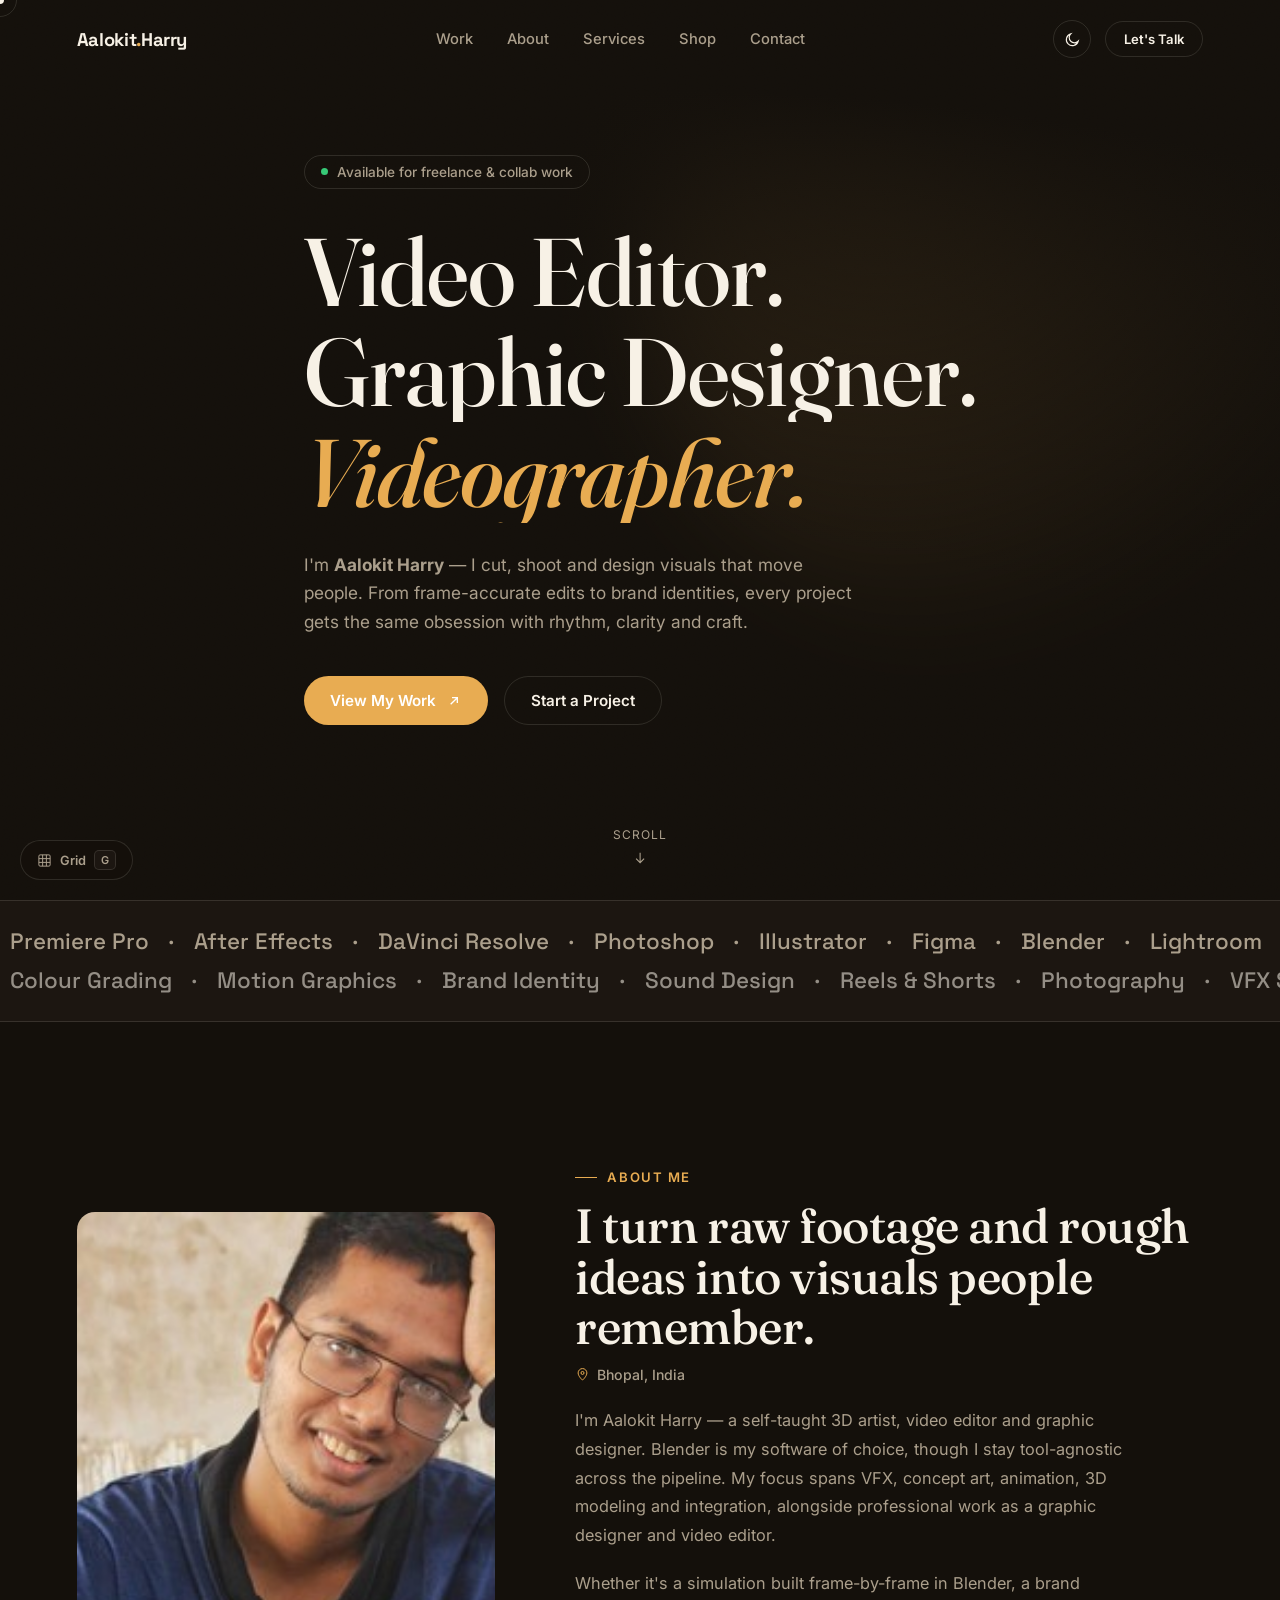
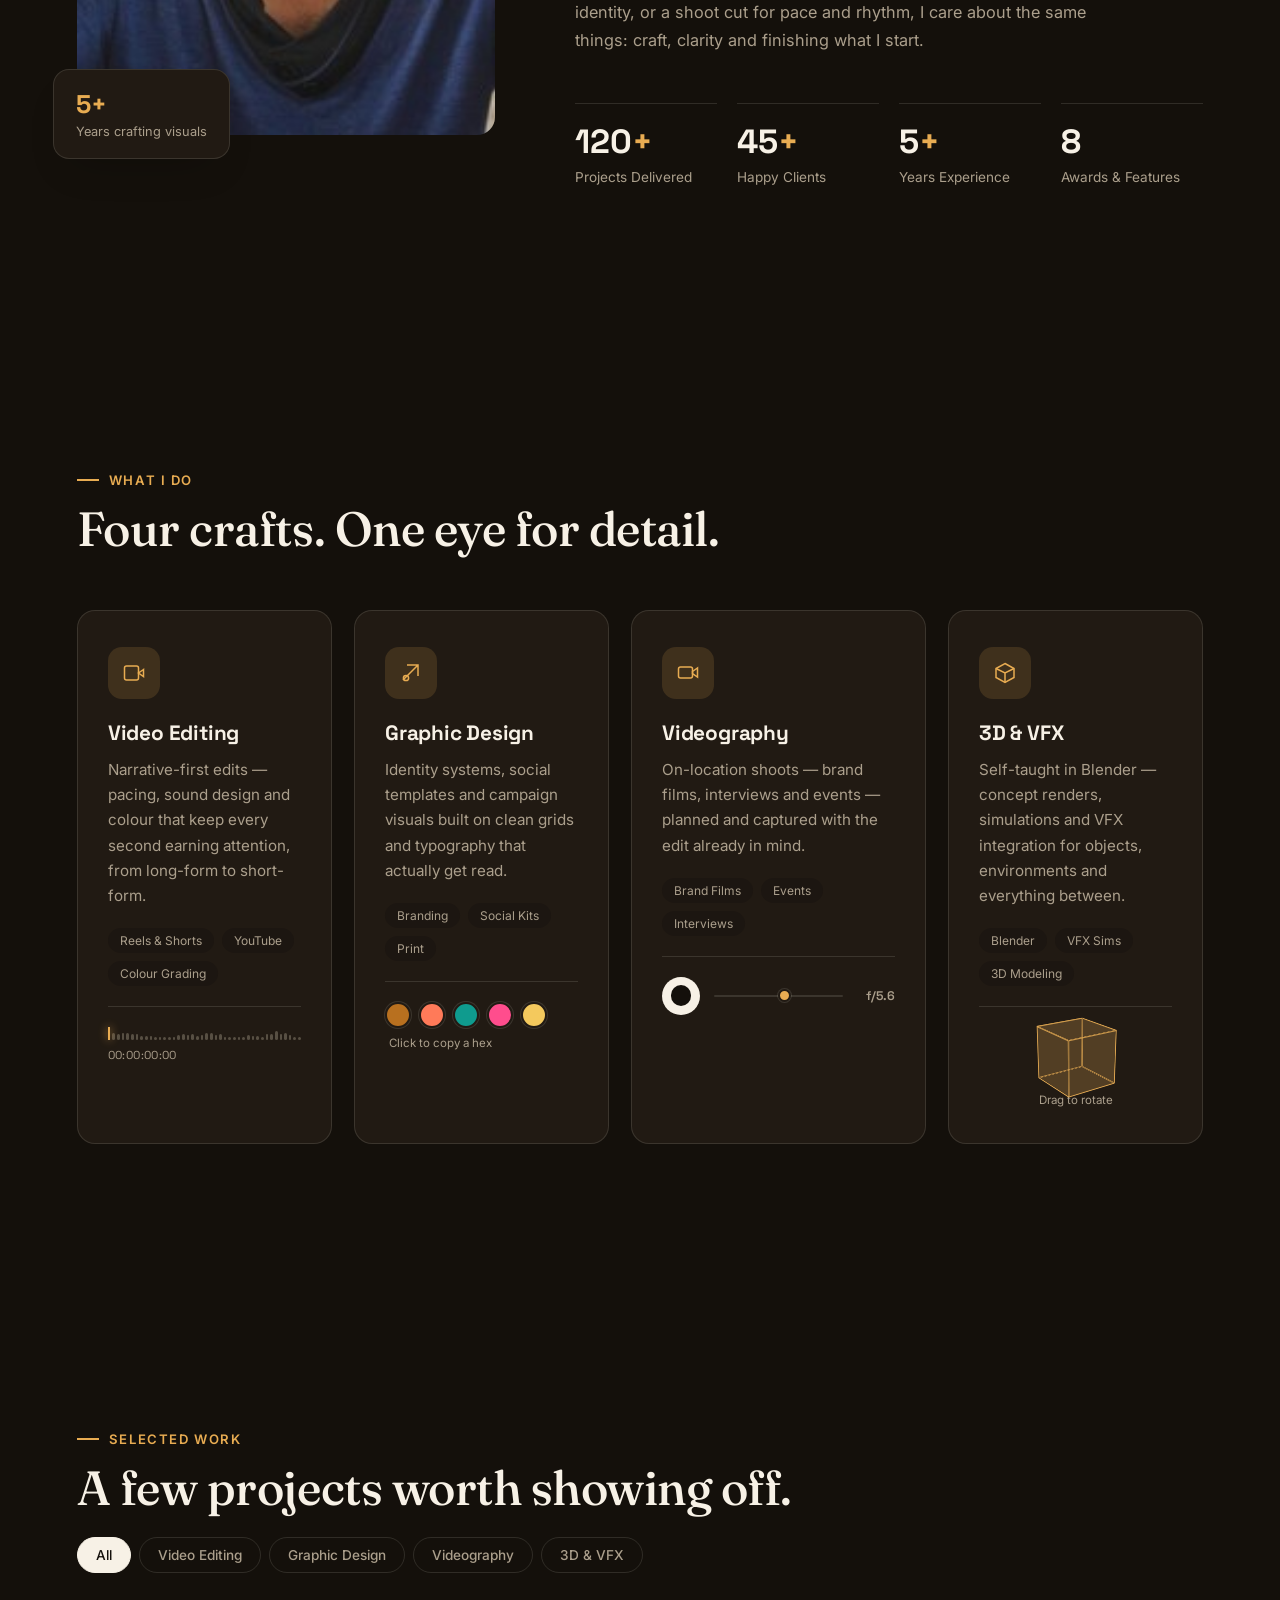
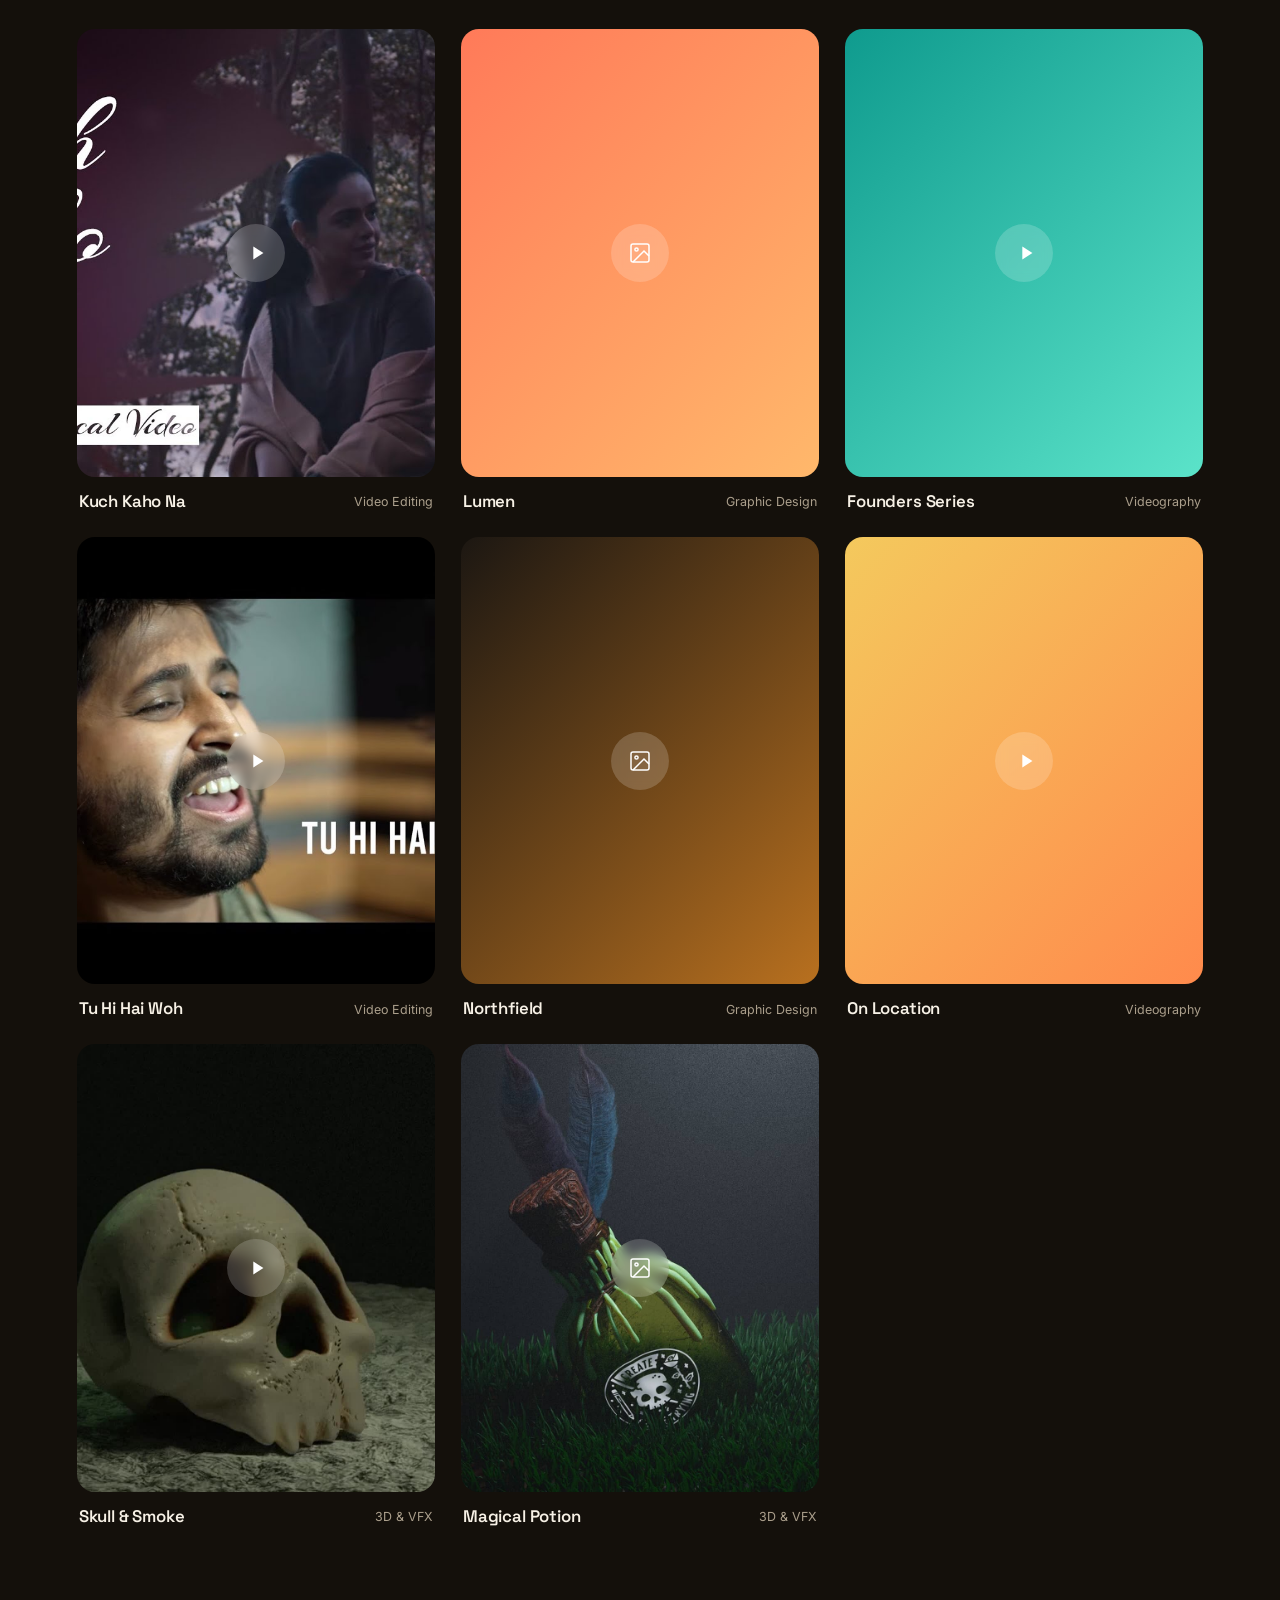
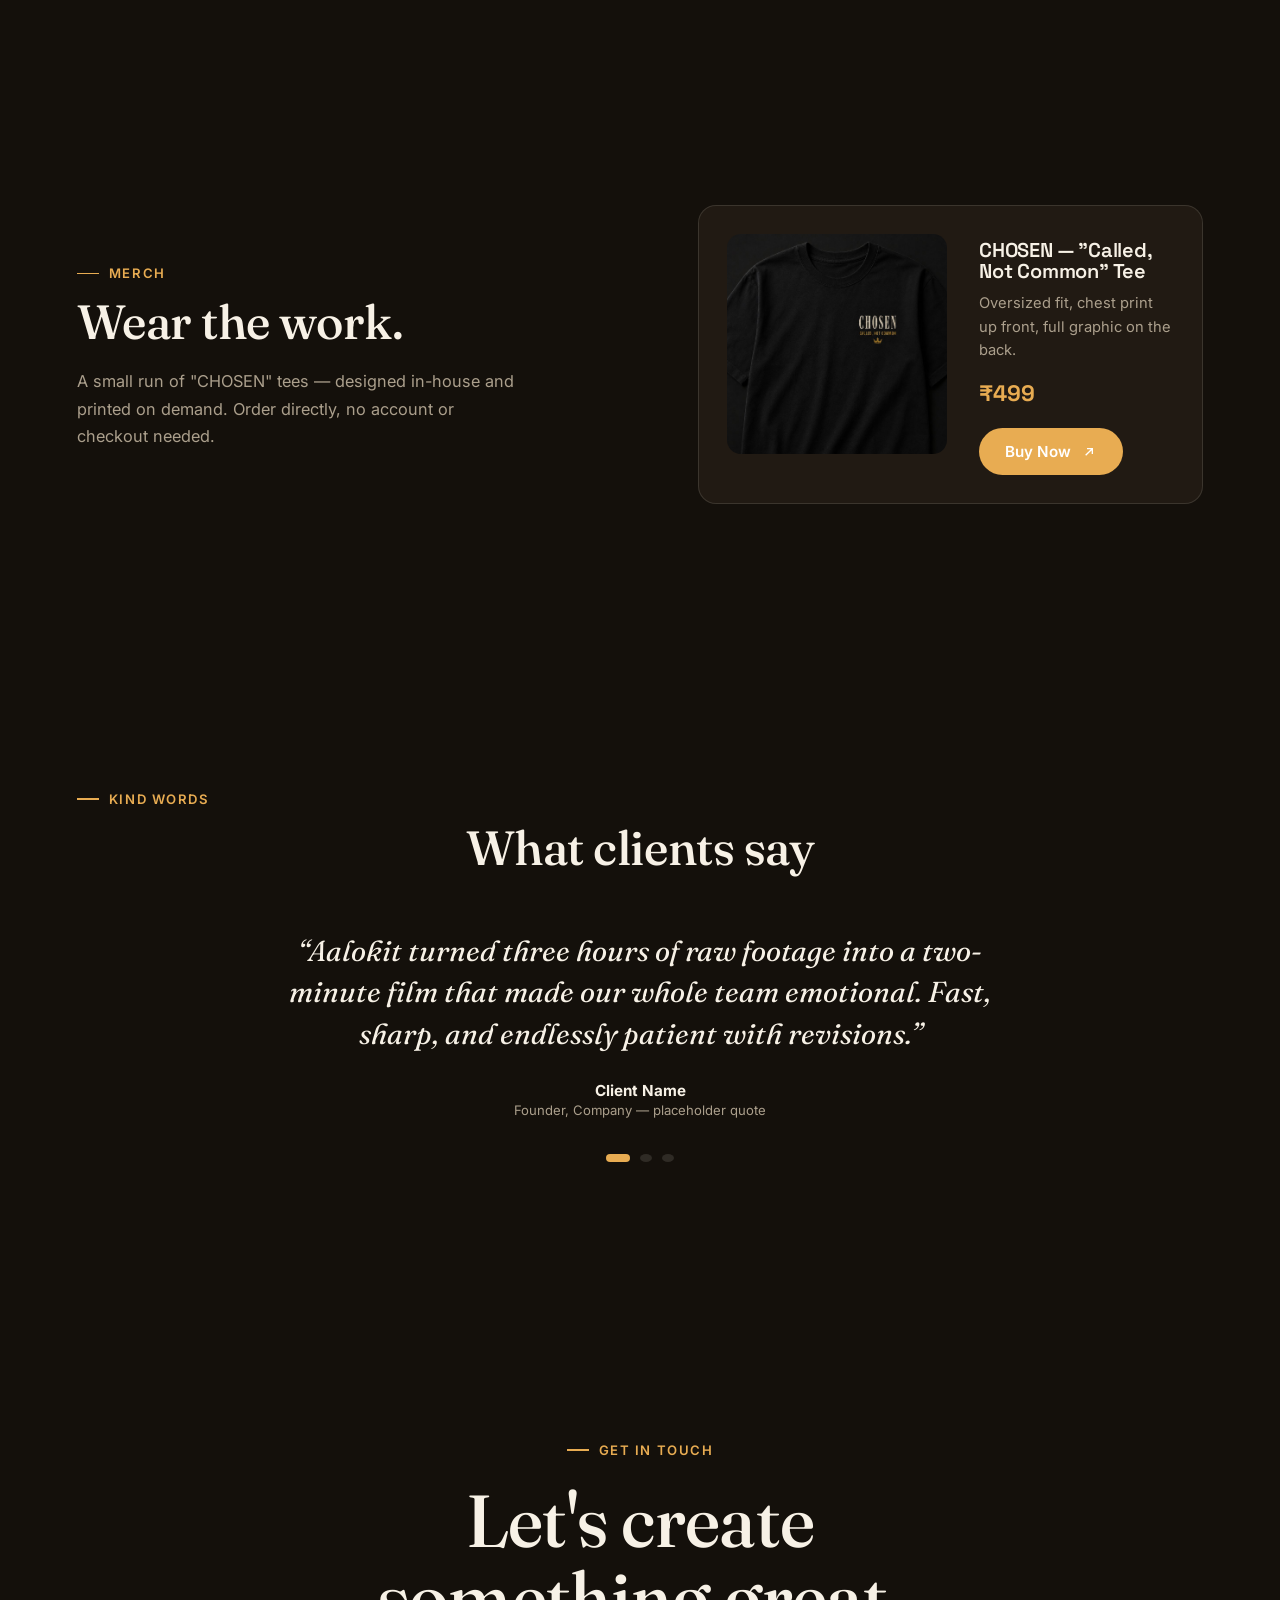
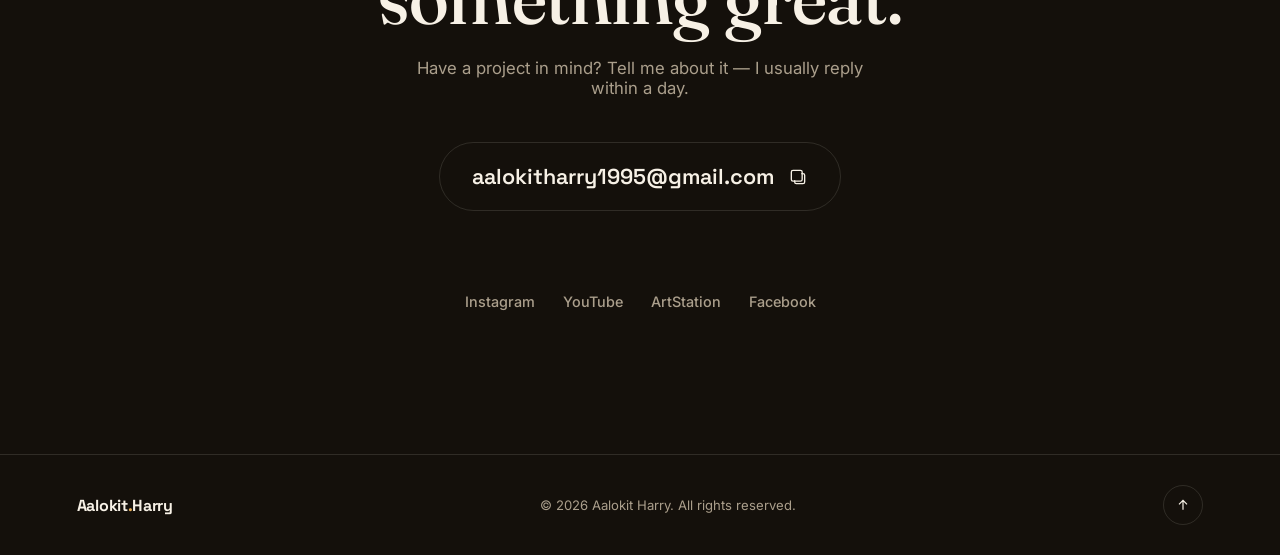
==== commit 41c1294d: "Add Google AdSense verification meta tag" ====
--- a/index.html
+++ b/index.html
@@ -5,6 +5,7 @@
 <meta name="viewport" content="width=device-width, initial-scale=1.0">
 <title>Aalokit Harry — Video Editor · Graphic Designer · Videographer · 3D Artist</title>
 <meta name="description" content="Aalokit Harry is a video editor, graphic designer, videographer and self-taught 3D/VFX artist based in Bhopal, India, crafting fluid, story-driven visuals for brands and creators.">
+<meta name="google-adsense-account" content="ca-pub-5271255119909349">
 
 <!-- Favicon -->
 <link rel="icon" href="assets/favicon.svg" type="image/svg+xml">
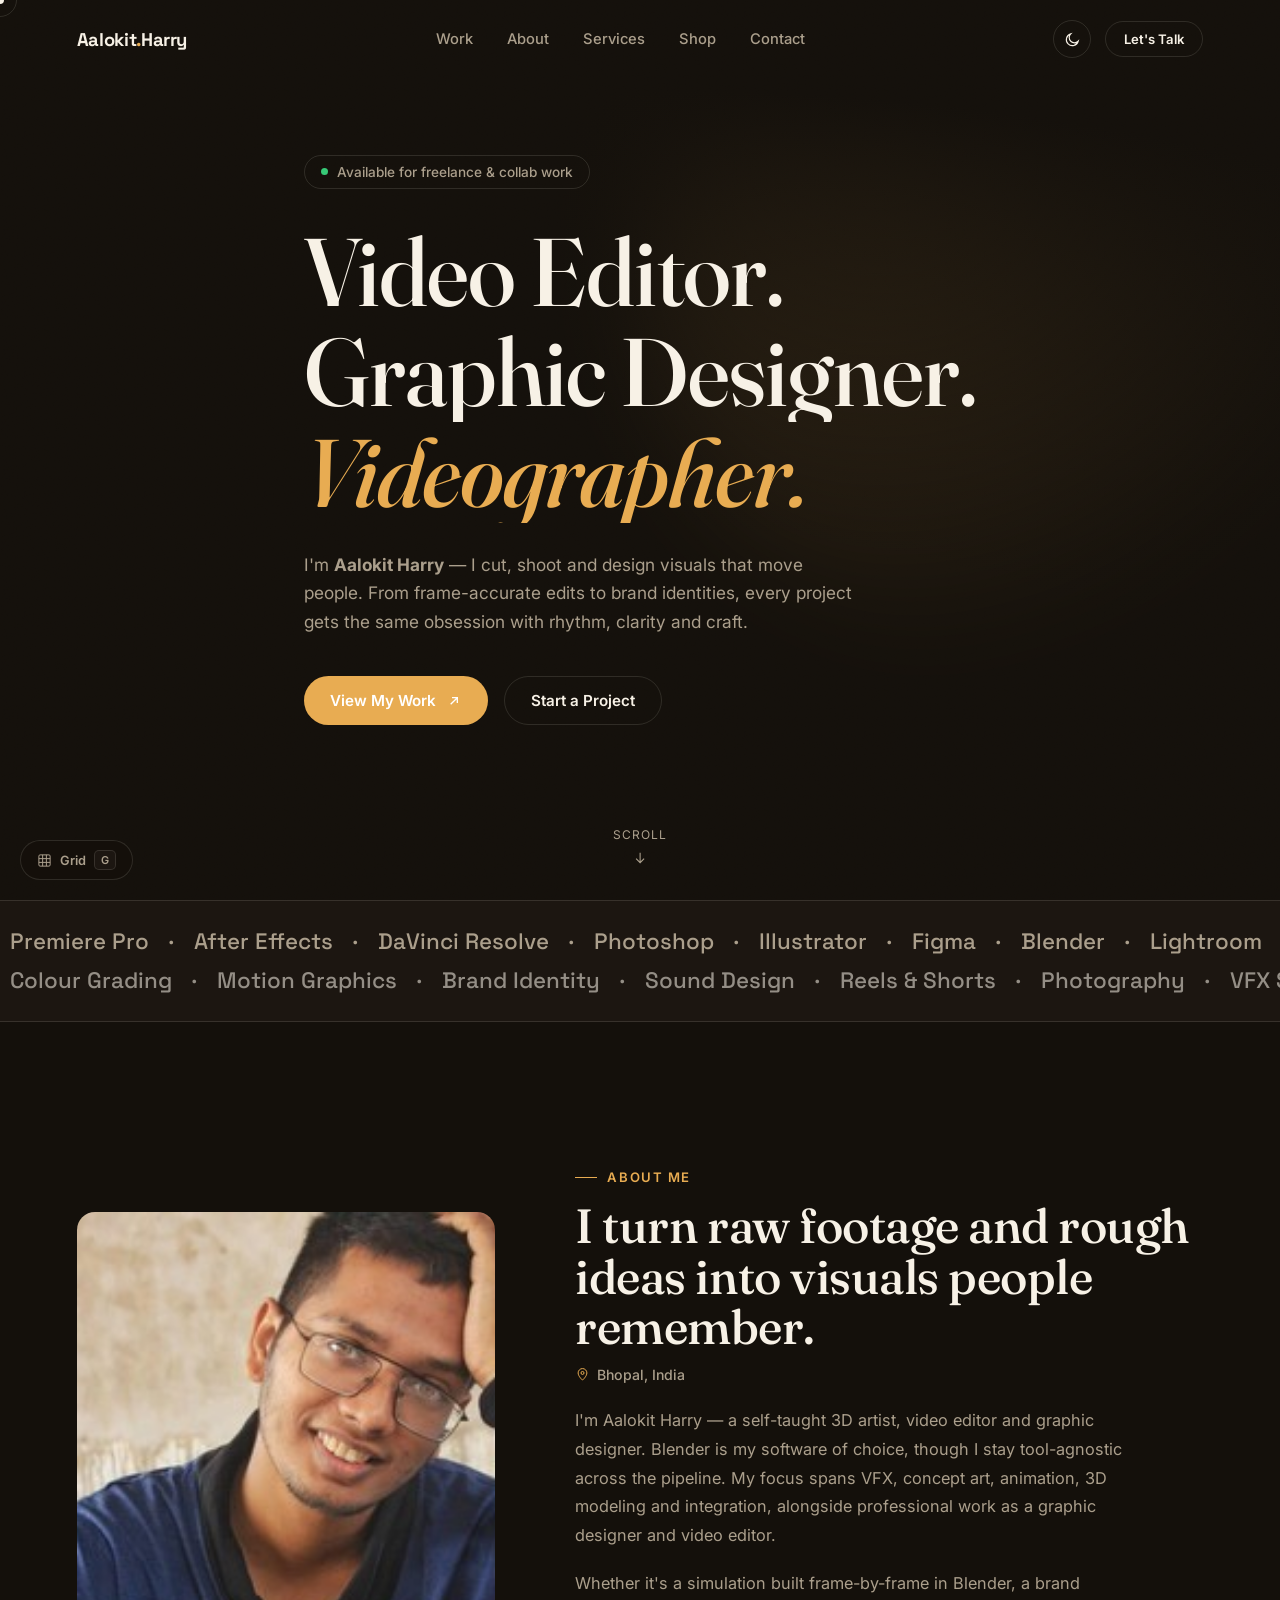
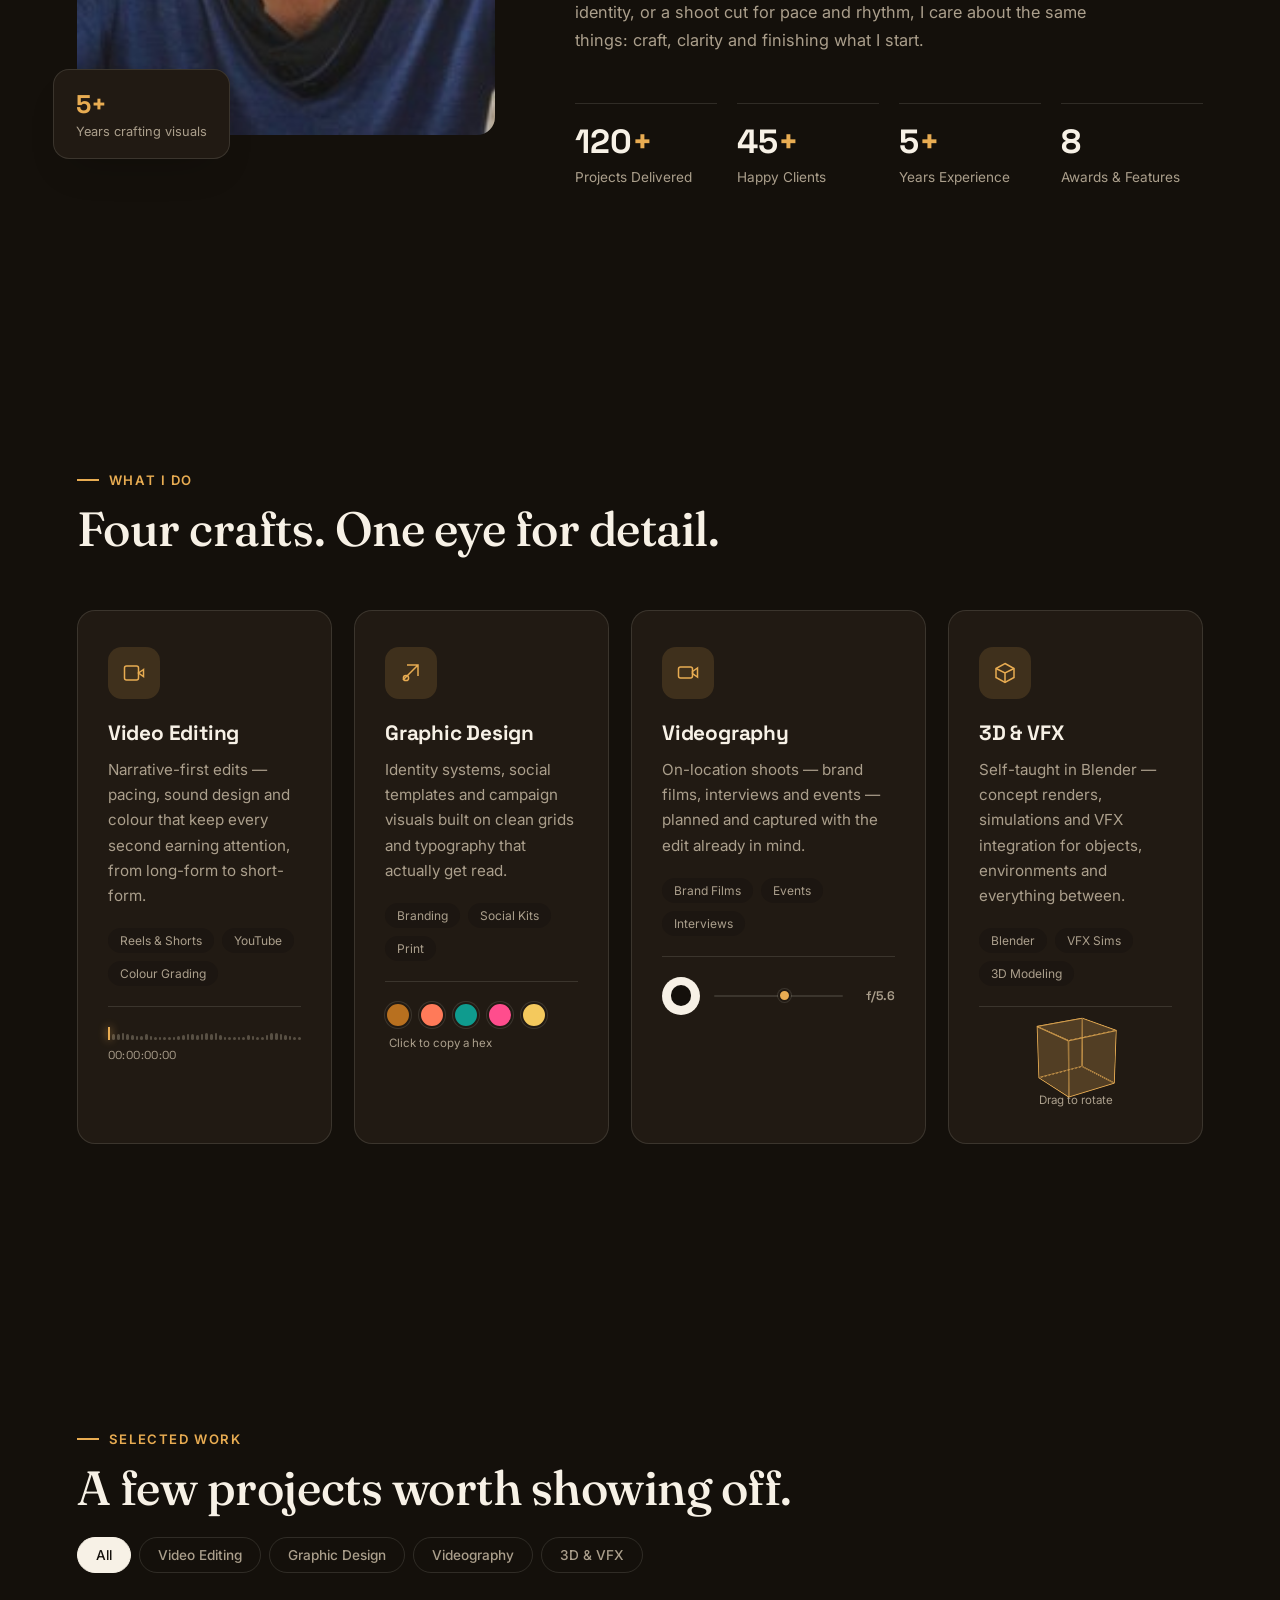
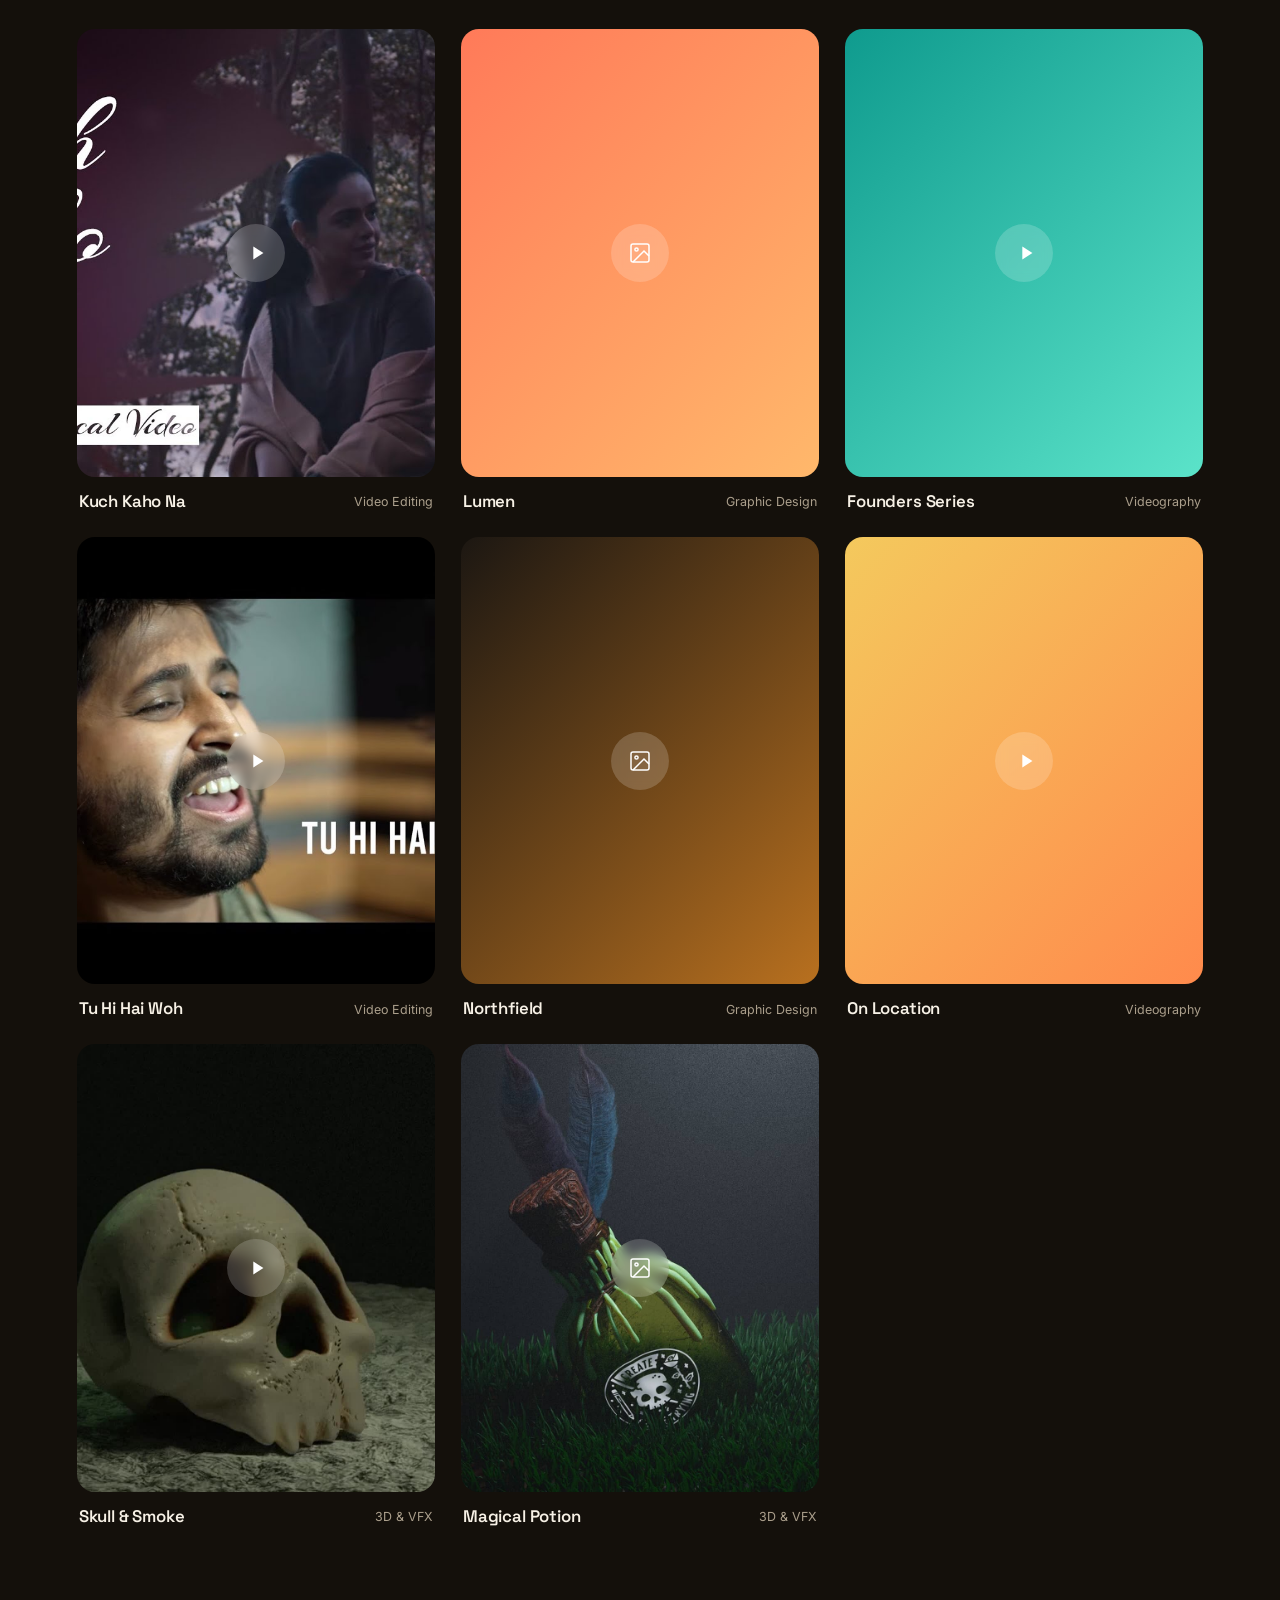
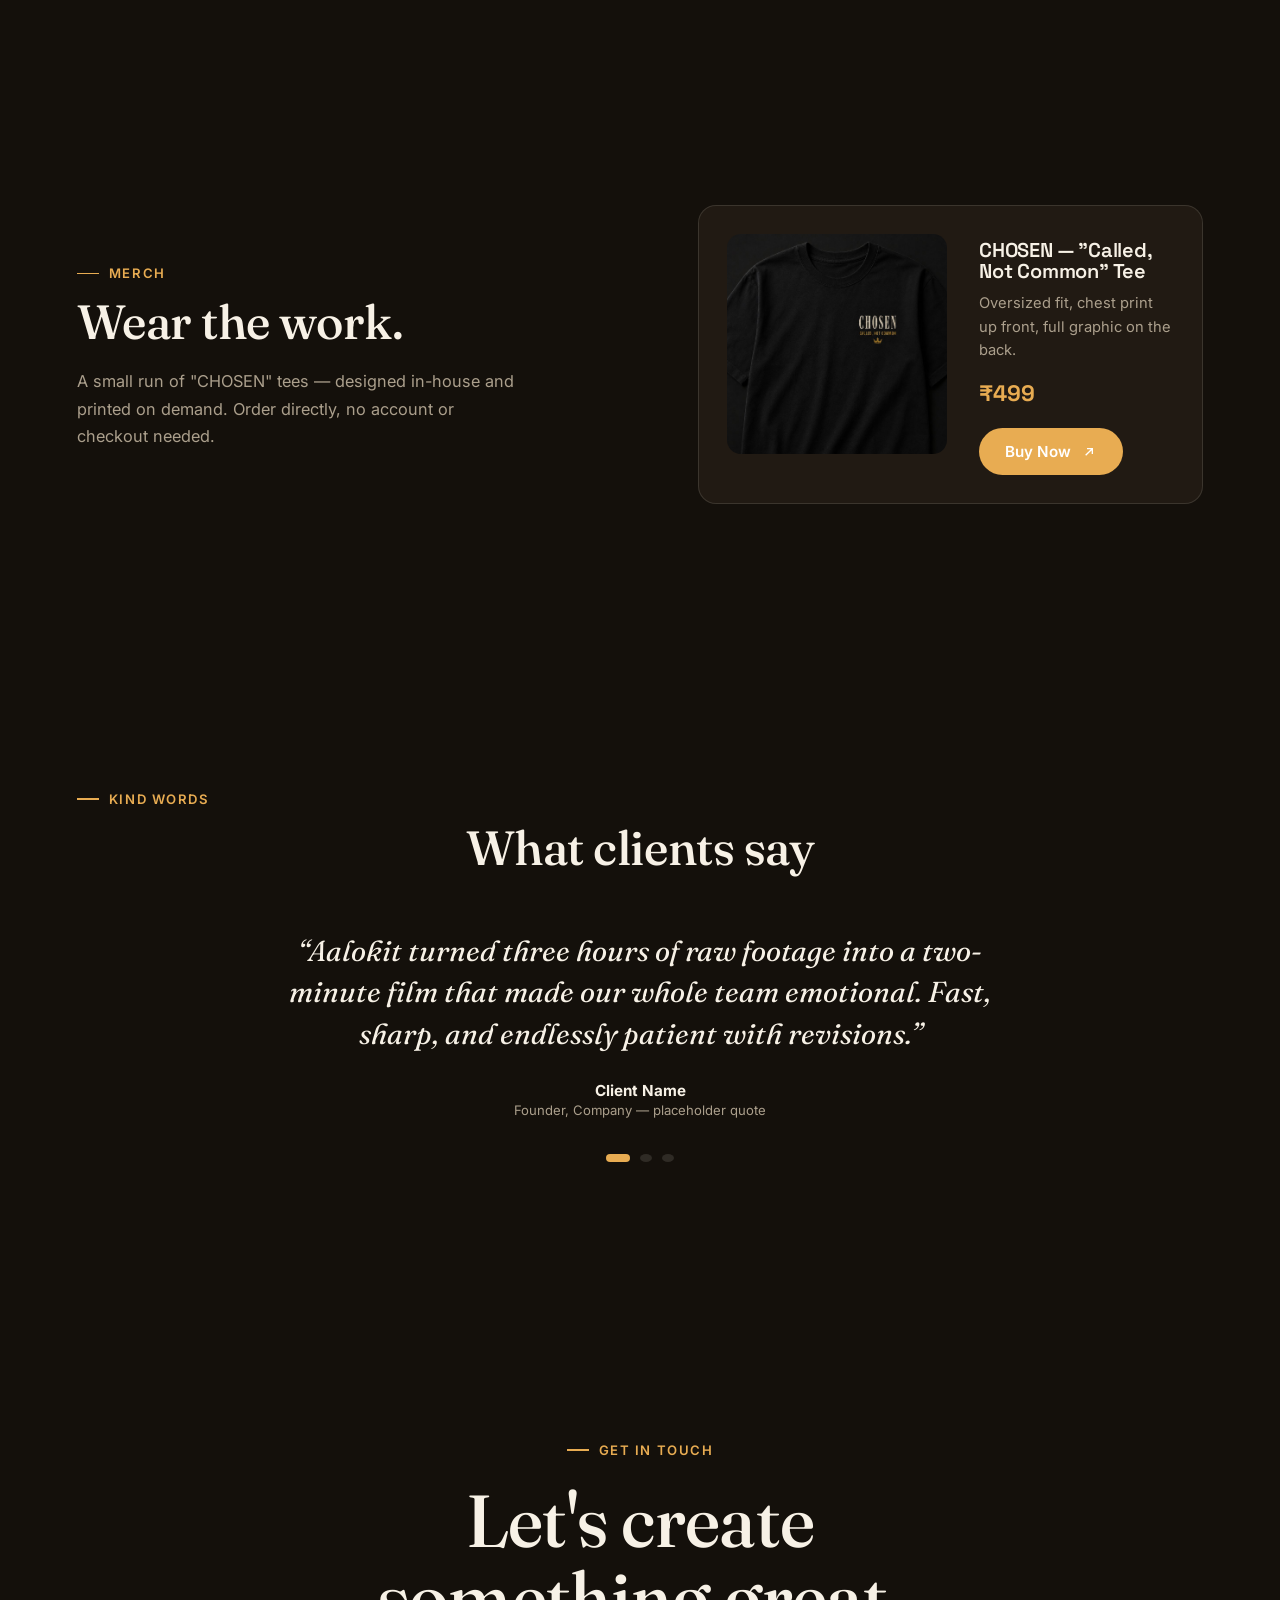
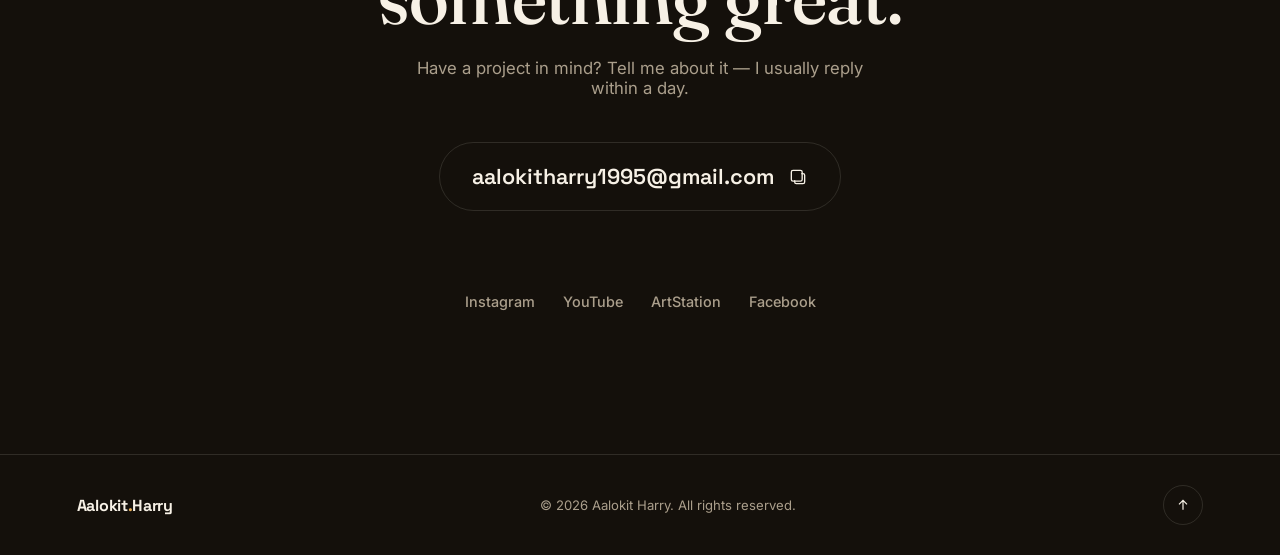
==== commit 82e95f59: "Add Google AdSense loader script to head" ====
--- a/index.html
+++ b/index.html
@@ -6,6 +6,7 @@
 <title>Aalokit Harry — Video Editor · Graphic Designer · Videographer · 3D Artist</title>
 <meta name="description" content="Aalokit Harry is a video editor, graphic designer, videographer and self-taught 3D/VFX artist based in Bhopal, India, crafting fluid, story-driven visuals for brands and creators.">
 <meta name="google-adsense-account" content="ca-pub-5271255119909349">
+<script async src="https://pagead2.googlesyndication.com/pagead/js/adsbygoogle.js?client=ca-pub-5271255119909349" crossorigin="anonymous"></script>
 
 <!-- Favicon -->
 <link rel="icon" href="assets/favicon.svg" type="image/svg+xml">
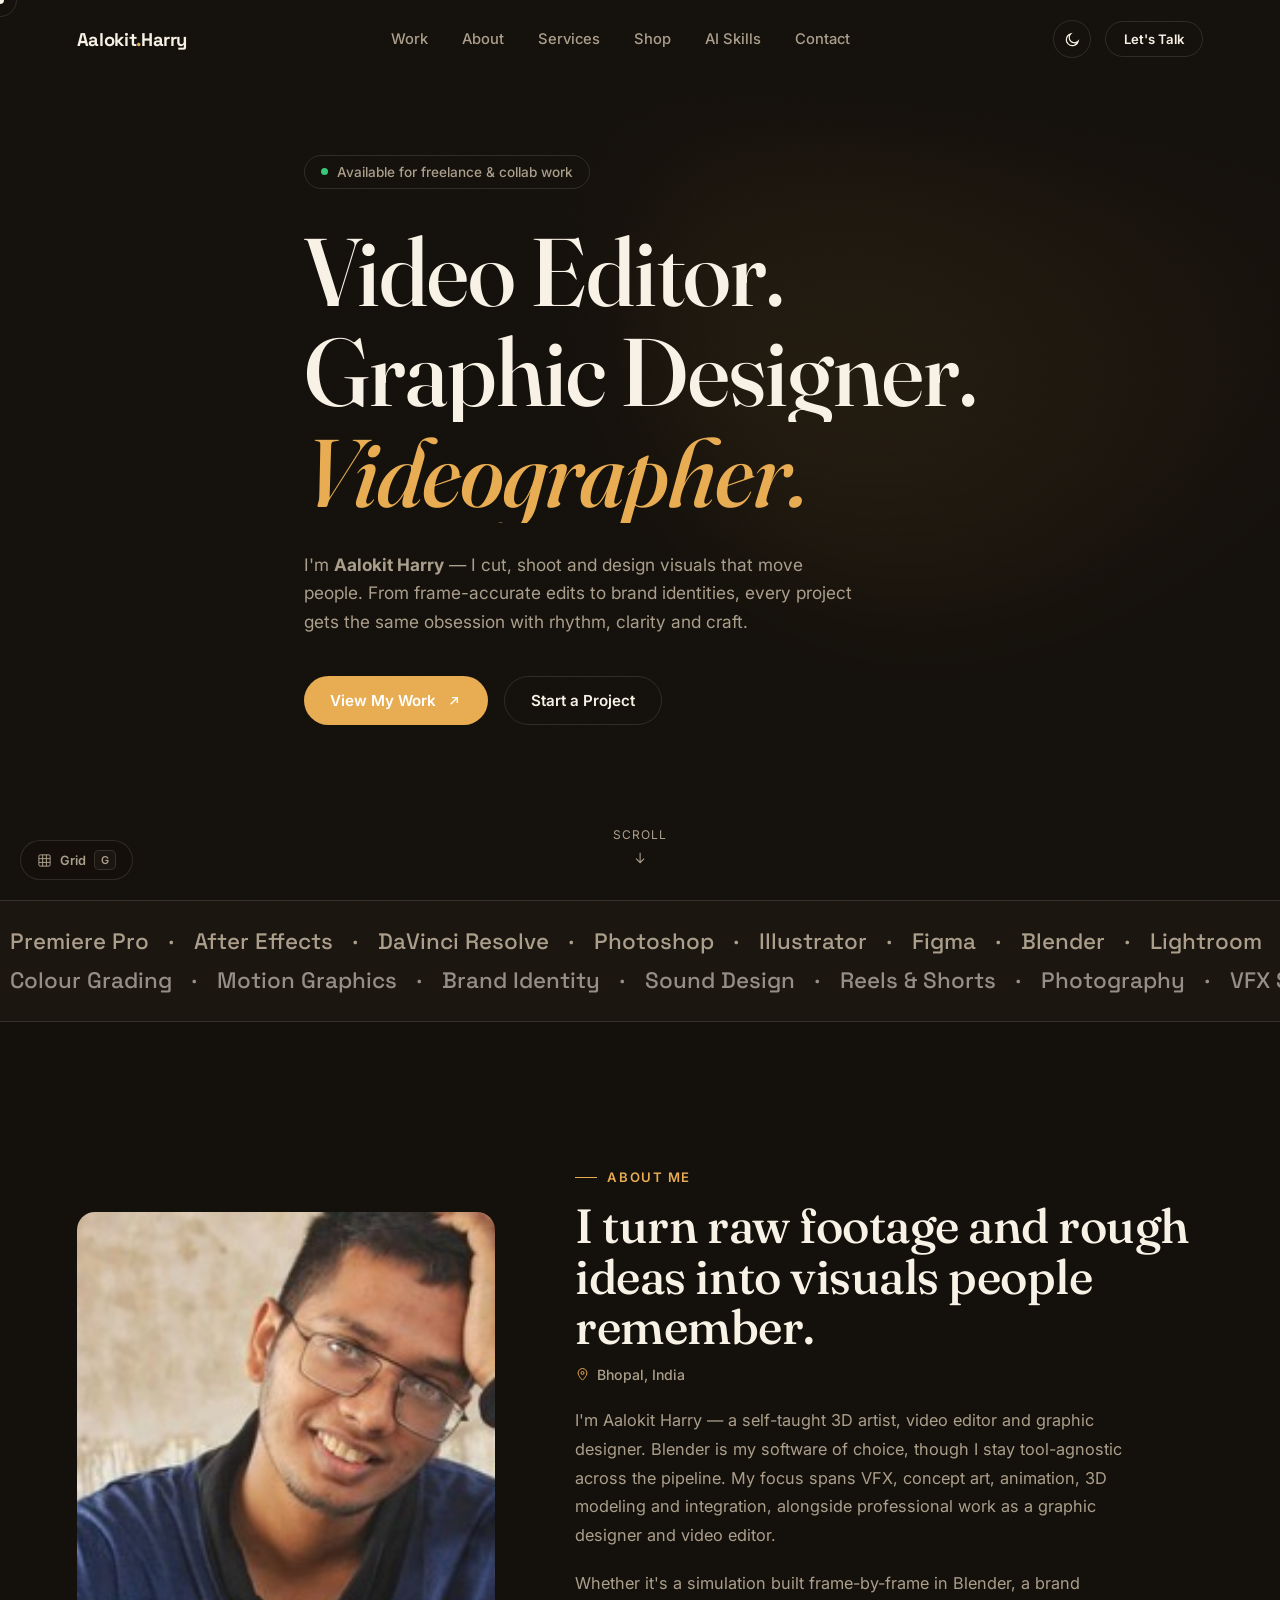
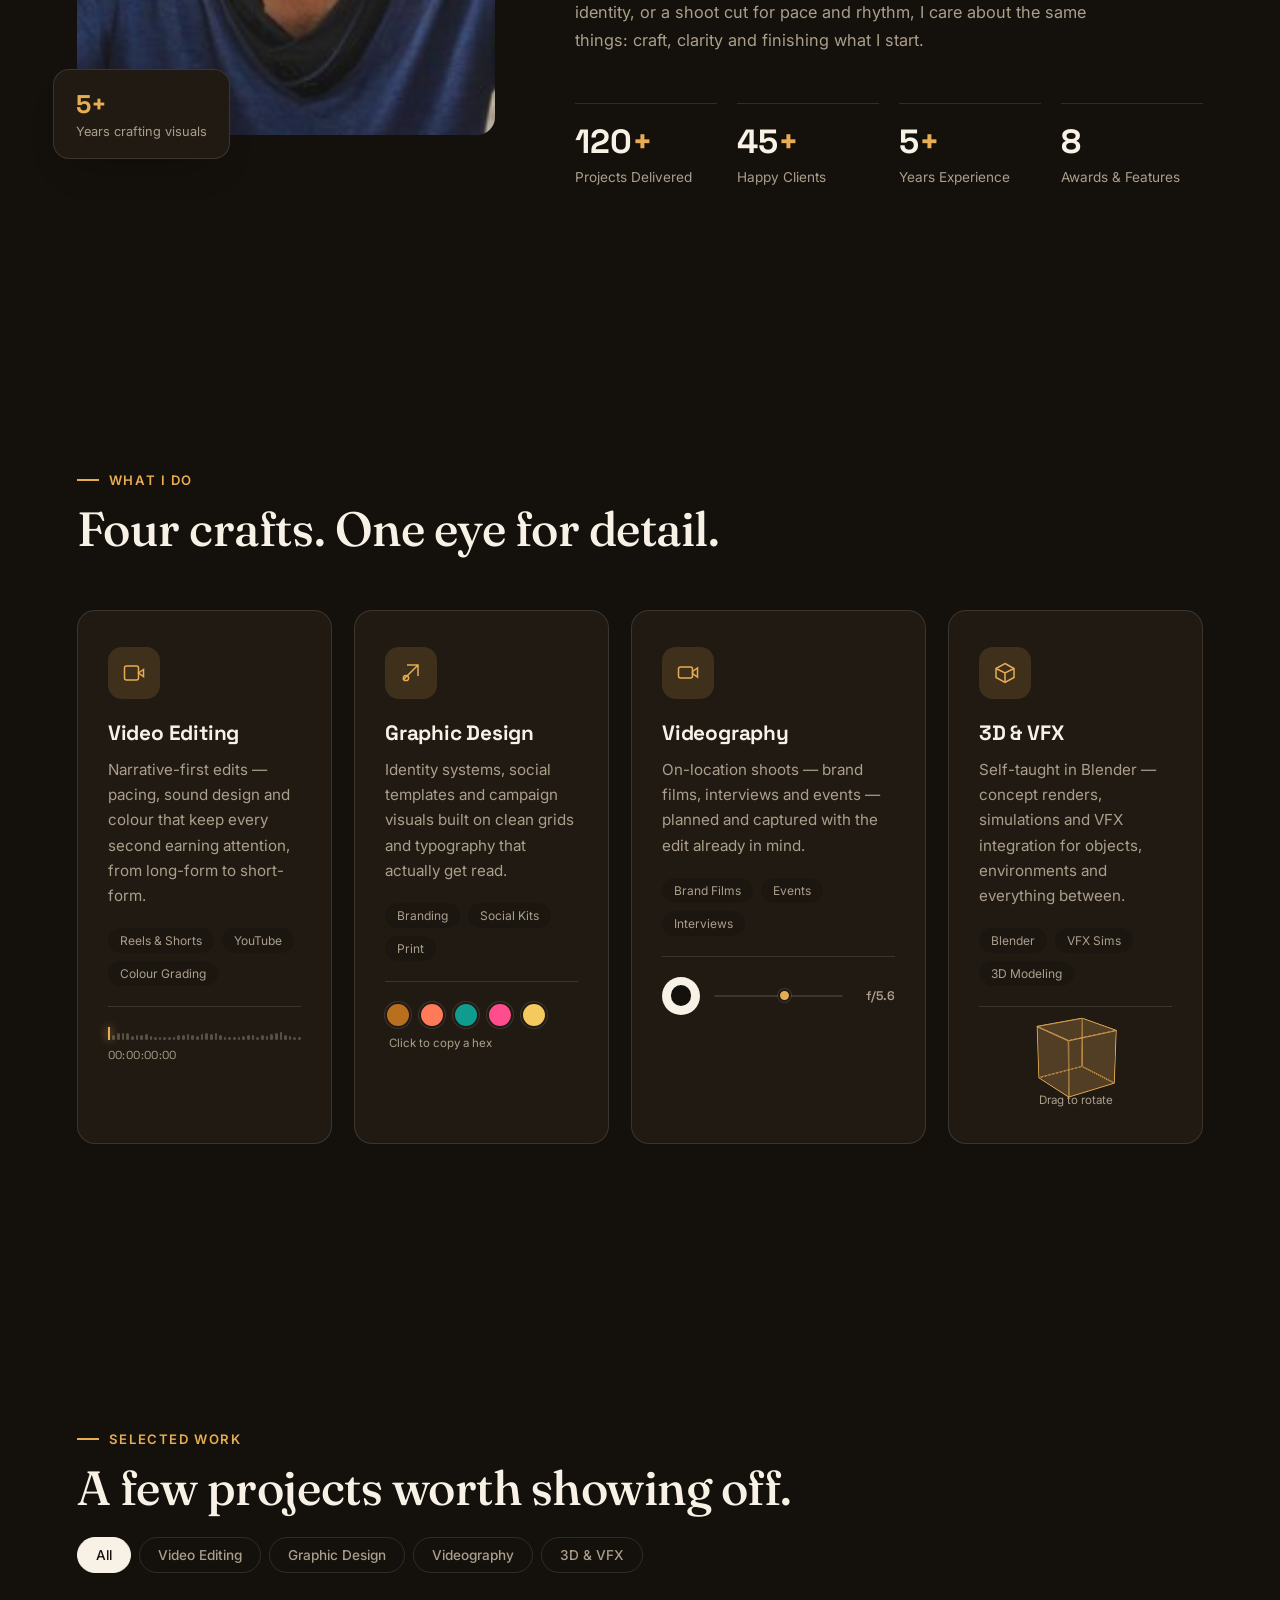
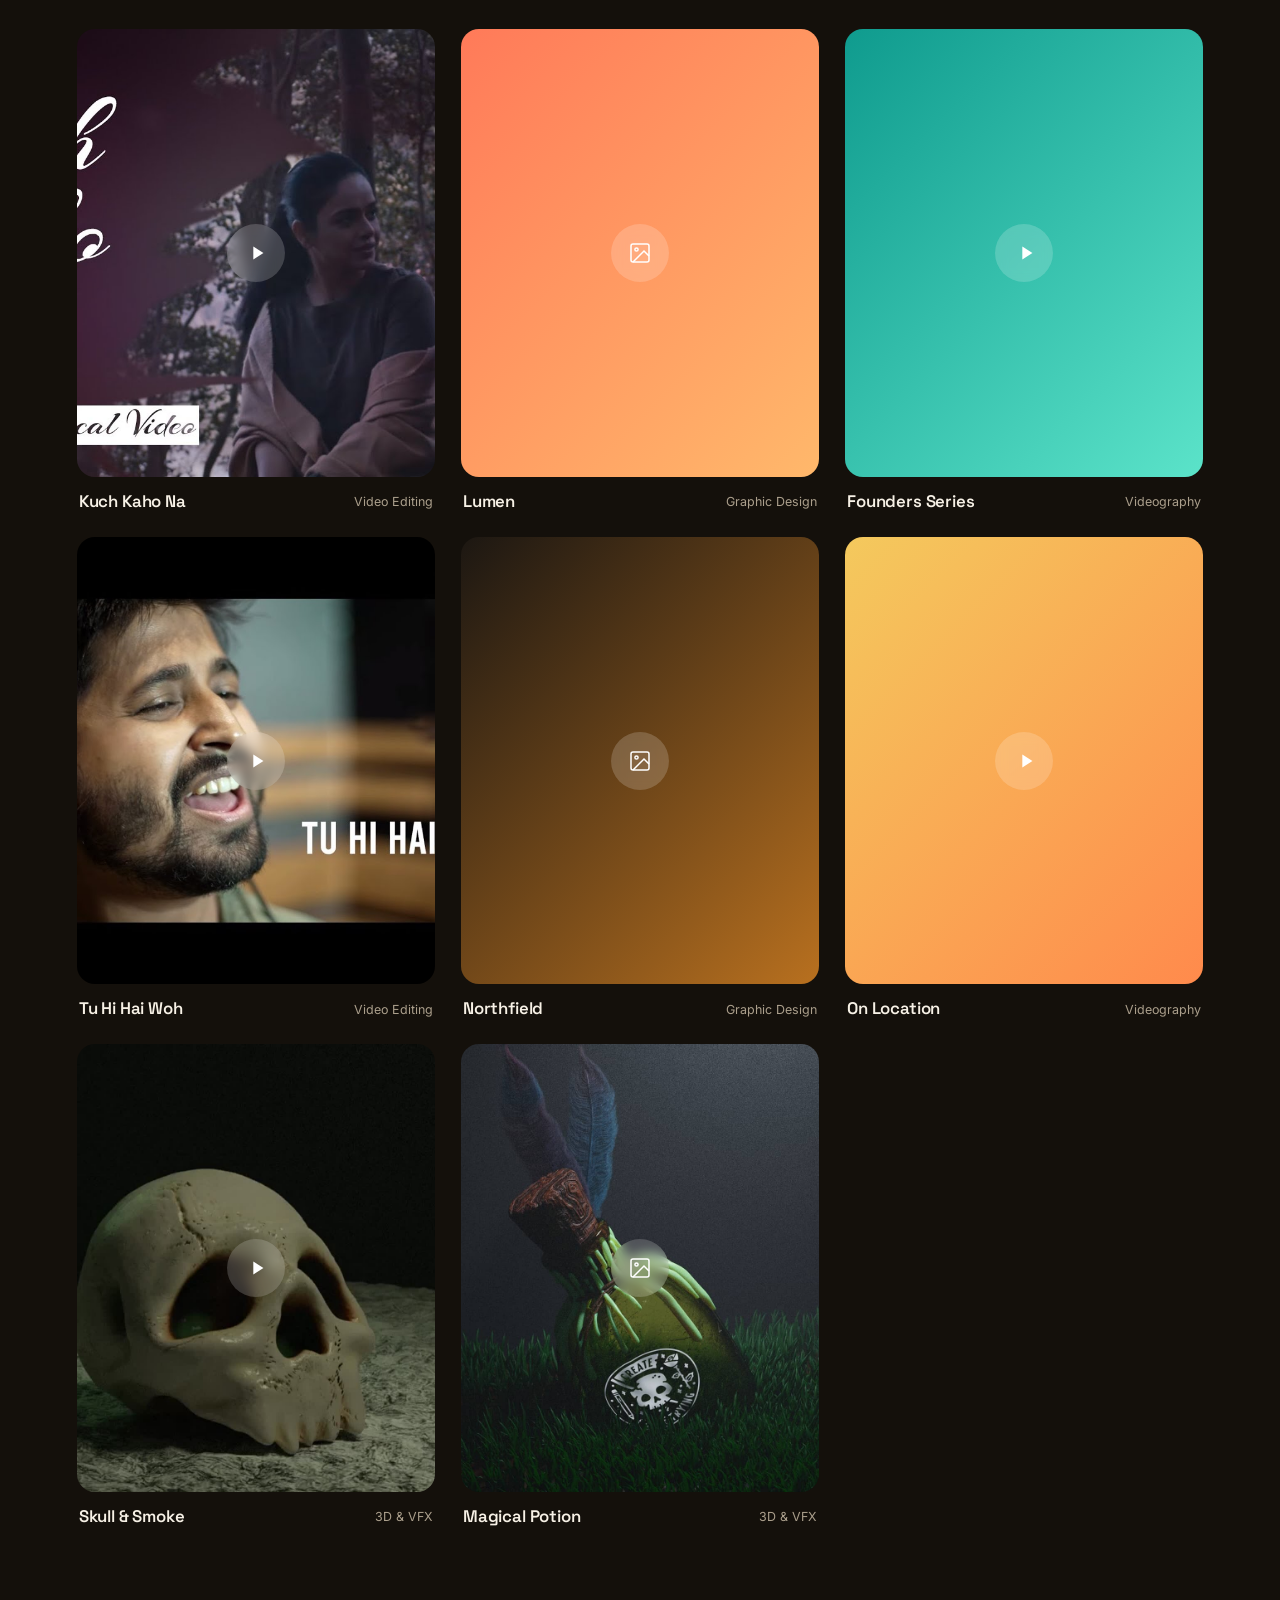
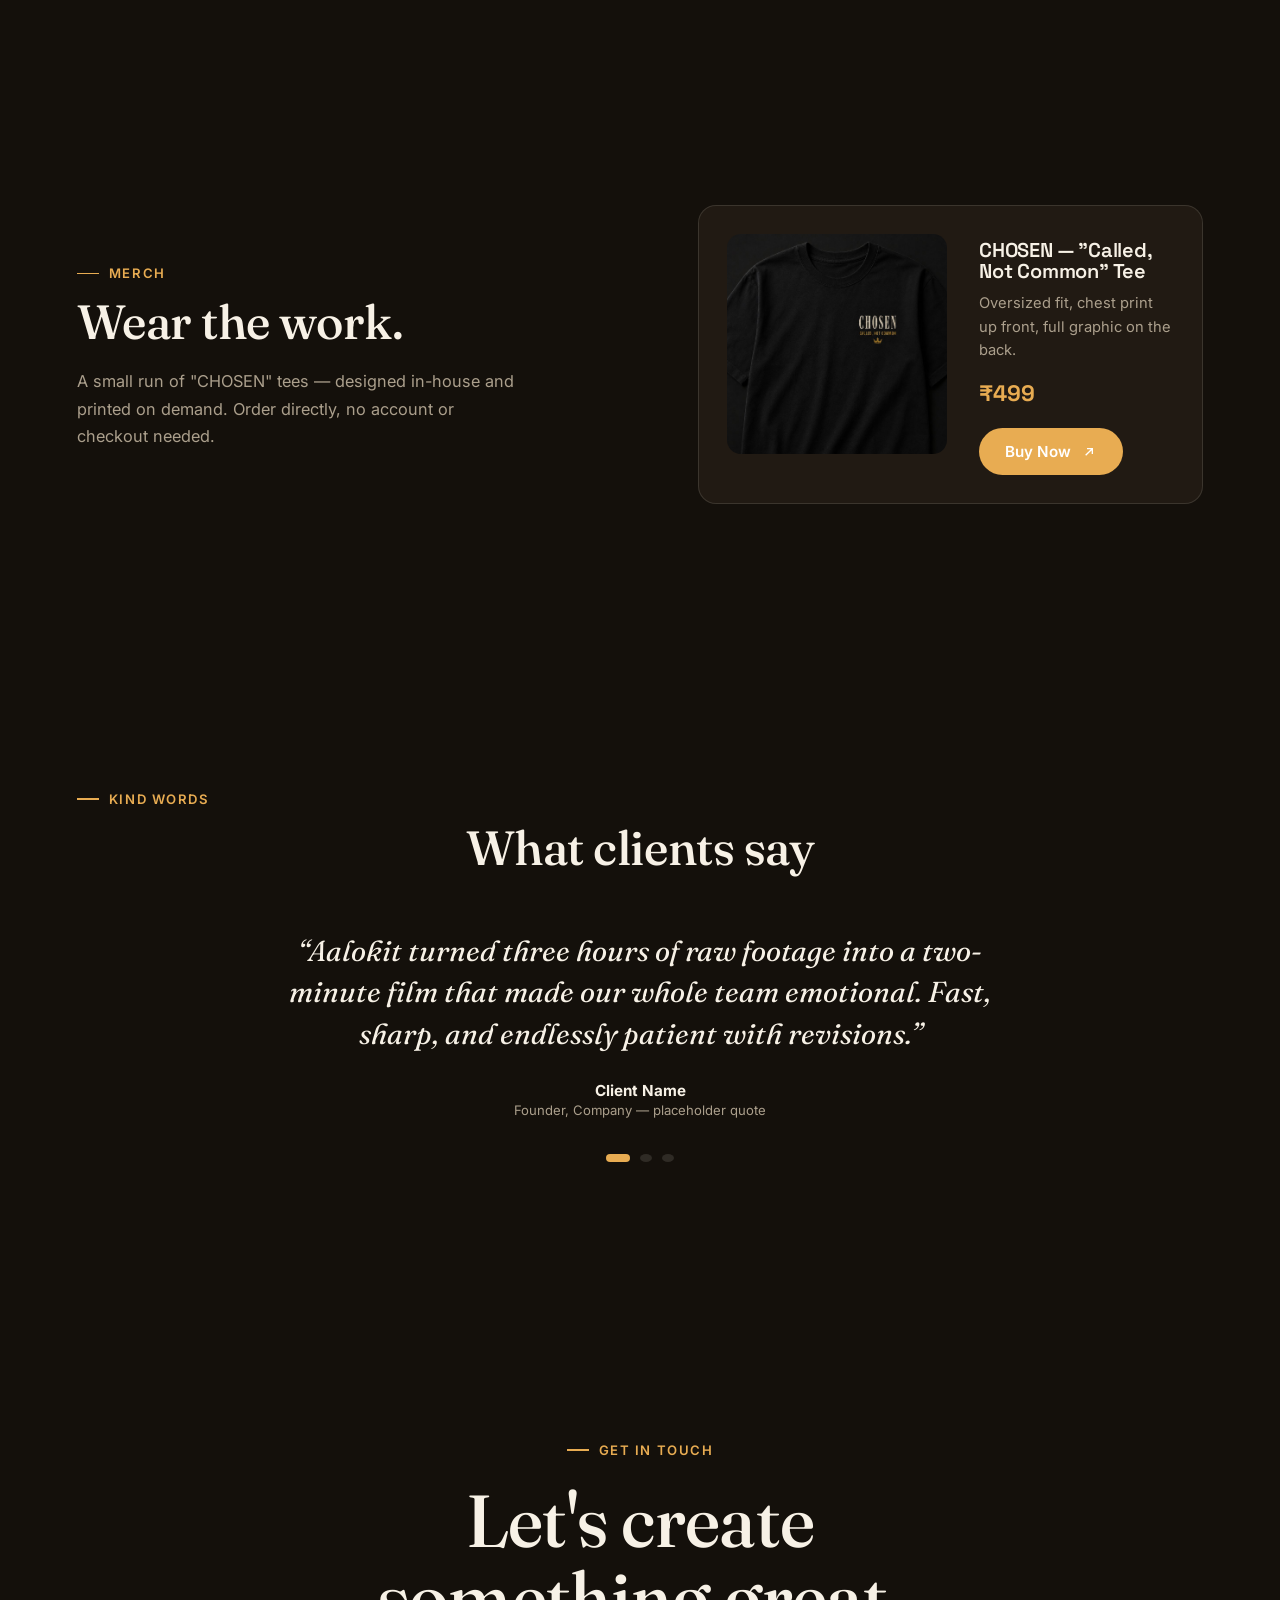
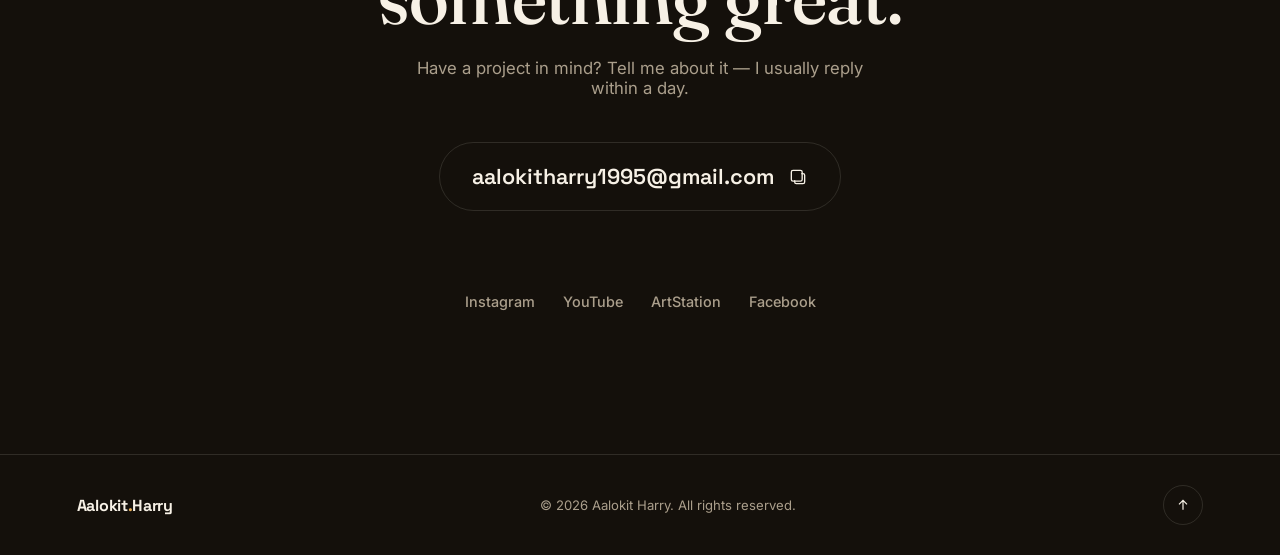
==== commit 97a8ad13: "Add AI Skills download page New page for sharing downloadable AI skills/workflows, linked from the m" ====
--- a/index.html
+++ b/index.html
@@ -16,7 +16,7 @@
 <link rel="preconnect" href="https://fonts.gstatic.com" crossorigin>
 <link href="https://fonts.googleapis.com/css2?family=Fraunces:ital,wght@0,400;0,500;0,600;1,400;1,500;1,600&family=Space+Grotesk:wght@400;500;600;700&family=Inter:wght@400;500;600;700&display=swap" rel="stylesheet">
 
-<link rel="stylesheet" href="css/style.css?v=13">
+<link rel="stylesheet" href="css/style.css?v=15">
 </head>
 <body>
 
@@ -56,6 +56,7 @@
       <a href="#about" data-cursor="link">About</a>
       <a href="#services" data-cursor="link">Services</a>
       <a href="#shop" data-cursor="link">Shop</a>
+      <a href="ai-skills.html" data-cursor="link">AI Skills</a>
       <a href="#contact" data-cursor="link">Contact</a>
     </nav>
 
@@ -81,6 +82,7 @@
     <a href="#about">About</a>
     <a href="#services">Services</a>
     <a href="#shop">Shop</a>
+    <a href="ai-skills.html">AI Skills</a>
     <a href="#contact">Contact</a>
   </nav>
   <div class="mobile-menu__foot">
@@ -517,6 +519,6 @@
   </div>
 </div>
 
-<script src="js/main.js?v=13"></script>
+<script src="js/main.js?v=15"></script>
 </body>
 </html>
--- a/css/style.css
+++ b/css/style.css
@@ -750,6 +750,33 @@
 .cube-toy__face--top{ transform: rotateX(90deg) translateZ(28px); }
 .cube-toy__face--bottom{ transform: rotateX(-90deg) translateZ(28px); }
 .cube-toy__hint{ font-size:.72rem; color: var(--text-soft); }
+
+/* ============ AI SKILLS PAGE ============ */
+.skills-hero{ padding:170px 0 10px; text-align:center; }
+.skills-hero .back-link{ display:inline-flex; margin-bottom:40px; }
+.skills-hero__sub{ margin:20px auto 0; max-width:620px; color: var(--text-soft); line-height:1.75; font-size:1.05rem; }
+
+.skills{ padding:70px 0 90px; }
+.skills-grid{ display:grid; grid-template-columns:repeat(3,1fr); gap:24px; }
+.skill-card{
+  background: var(--surface); border:1px solid var(--line); border-radius: var(--radius);
+  padding:30px 28px; display:flex; flex-direction:column;
+  transition: transform .5s var(--ease), box-shadow .5s var(--ease), border-color .4s;
+}
+.skill-card:hover{ transform: translateY(-8px); box-shadow: 0 30px 50px -30px rgba(0,0,0,.25); border-color: transparent; }
+.skill-card__top{ display:flex; align-items:flex-start; justify-content:space-between; gap:12px; }
+.skill-card__icon{
+  width:50px; height:50px; border-radius:14px; background: var(--accent-soft); color: var(--accent);
+  display:flex; align-items:center; justify-content:center; flex-shrink:0;
+}
+.skill-card__icon svg{ width:24px; height:24px; }
+.skill-card__badge{ font-size:.7rem; font-weight:600; padding:5px 11px; border-radius:100px; background: var(--bg-alt); color: var(--text-soft); white-space:nowrap; }
+.skill-card h3{ font-size:1.2rem; font-weight:600; margin-top:18px; }
+.skill-card p{ margin-top:10px; color: var(--text-soft); line-height:1.65; font-size:.92rem; flex-grow:1; }
+.skill-card__tags{ display:flex; flex-wrap:wrap; gap:8px; margin-top:18px; }
+.skill-card__tags li{ font-size:.72rem; padding:5px 11px; border-radius:100px; background: var(--bg-alt); color: var(--text-soft); }
+.skill-card__foot{ display:flex; align-items:center; justify-content:space-between; gap:14px; margin-top:22px; padding-top:18px; border-top:1px solid var(--line); }
+.skill-card__meta{ font-size:.75rem; color: var(--text-soft); }
 
 /* ============ RESPONSIVE ============ */
 @media (max-width: 1180px){
@@ -769,12 +796,14 @@
   .product-page__inner .shop__gallery{ max-width:360px; }
   .order-steps ol{ grid-template-columns:repeat(2,1fr); }
   .work__grid{ grid-template-columns:repeat(2,1fr); }
+  .skills-grid{ grid-template-columns:repeat(2,1fr); }
   .stats{ grid-template-columns:repeat(2,1fr); }
   .modal__panel{ grid-template-columns:1fr; overflow-y:auto; }
   .modal__media{ min-height:220px; }
 }
 @media (max-width: 600px){
   .work__grid{ grid-template-columns:1fr; }
+  .skills-grid{ grid-template-columns:1fr; }
   .section-head--split{ align-items:flex-start; }
   .footer__inner{ flex-direction:column; text-align:center; }
   .order-steps ol{ grid-template-columns:1fr; }
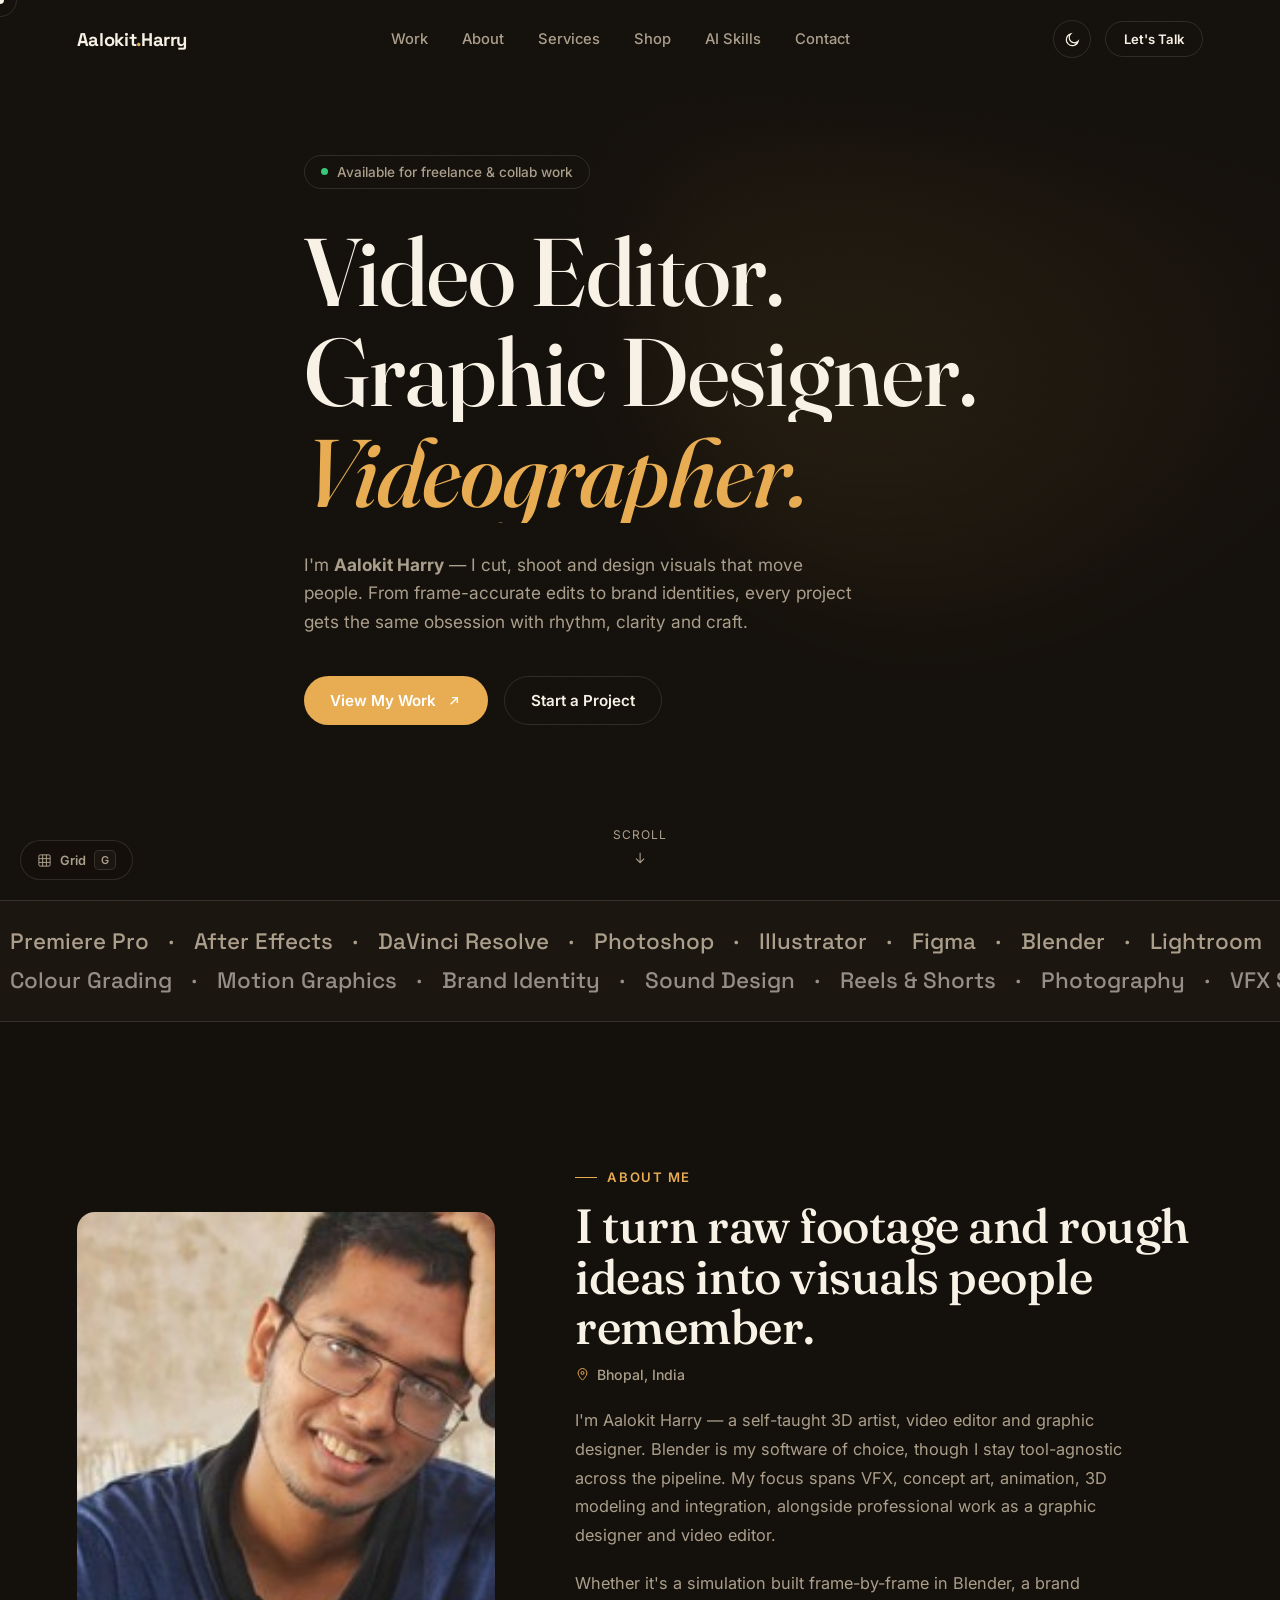
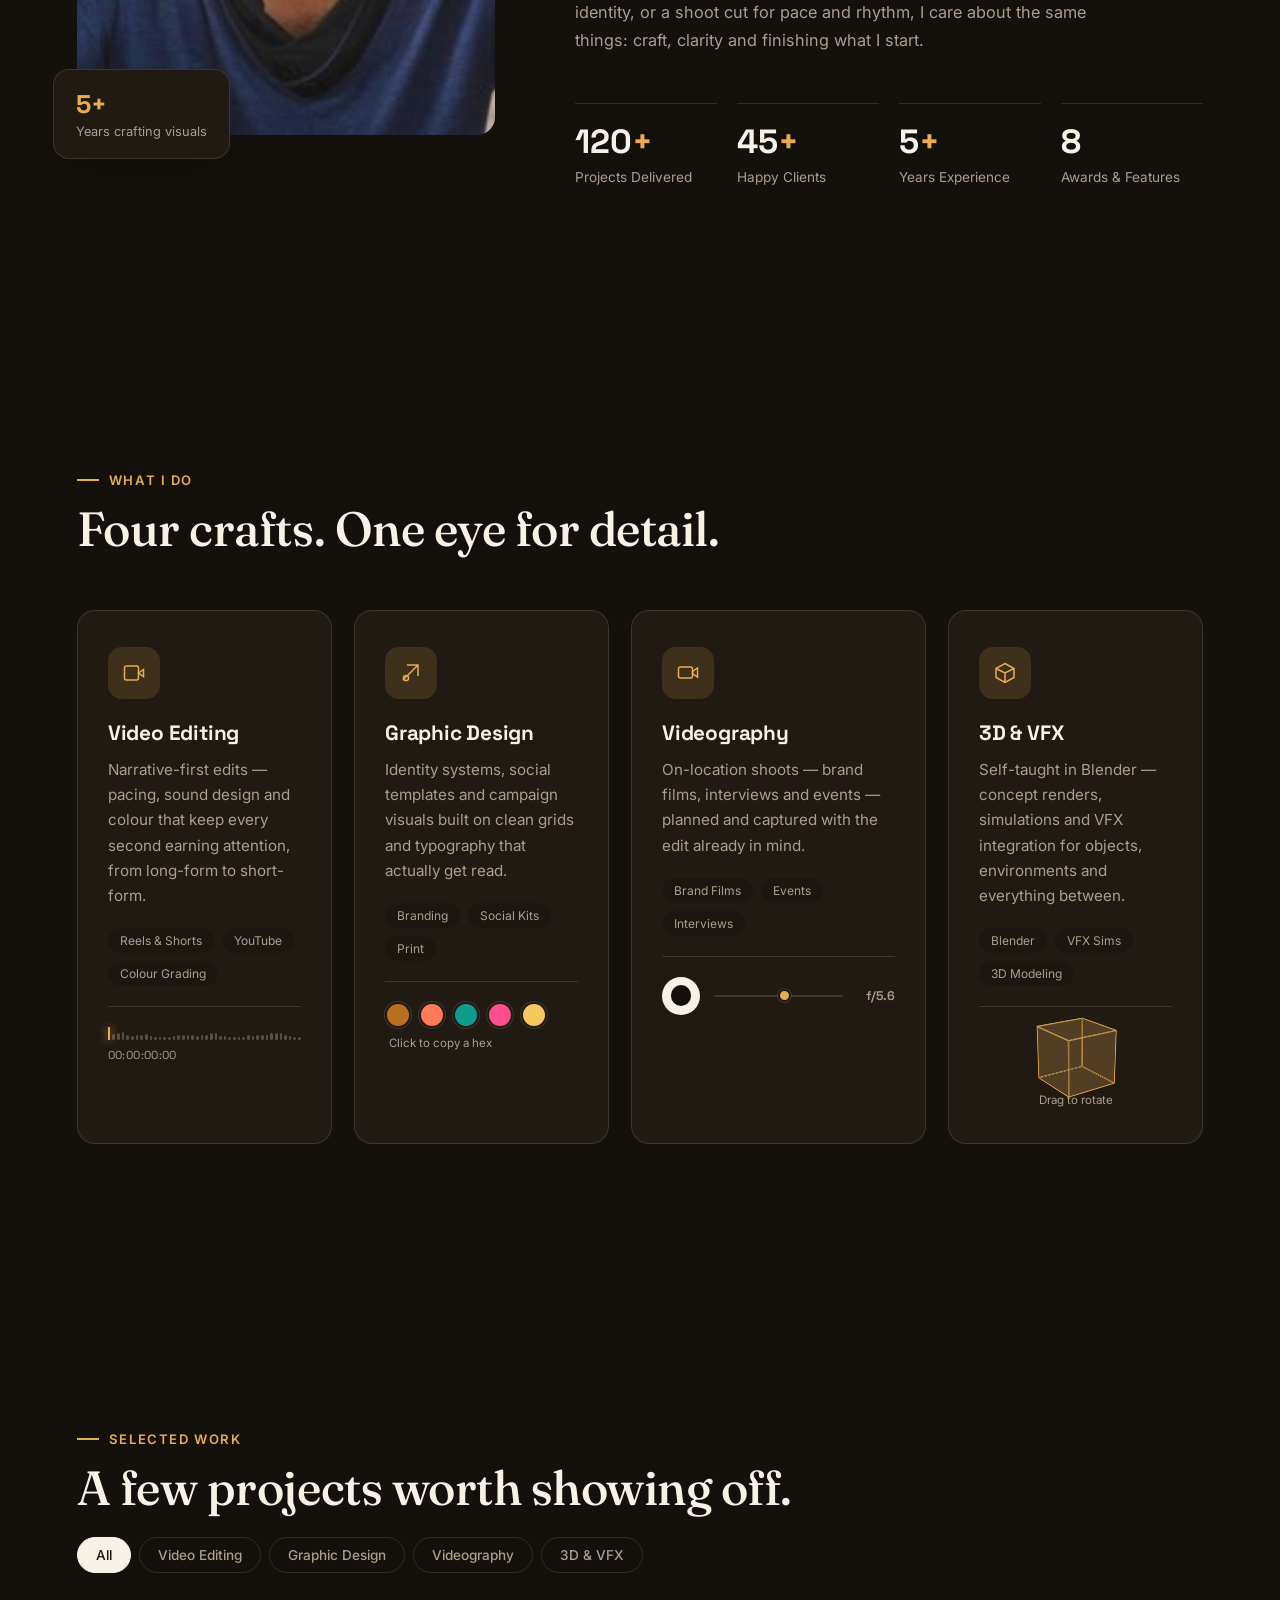
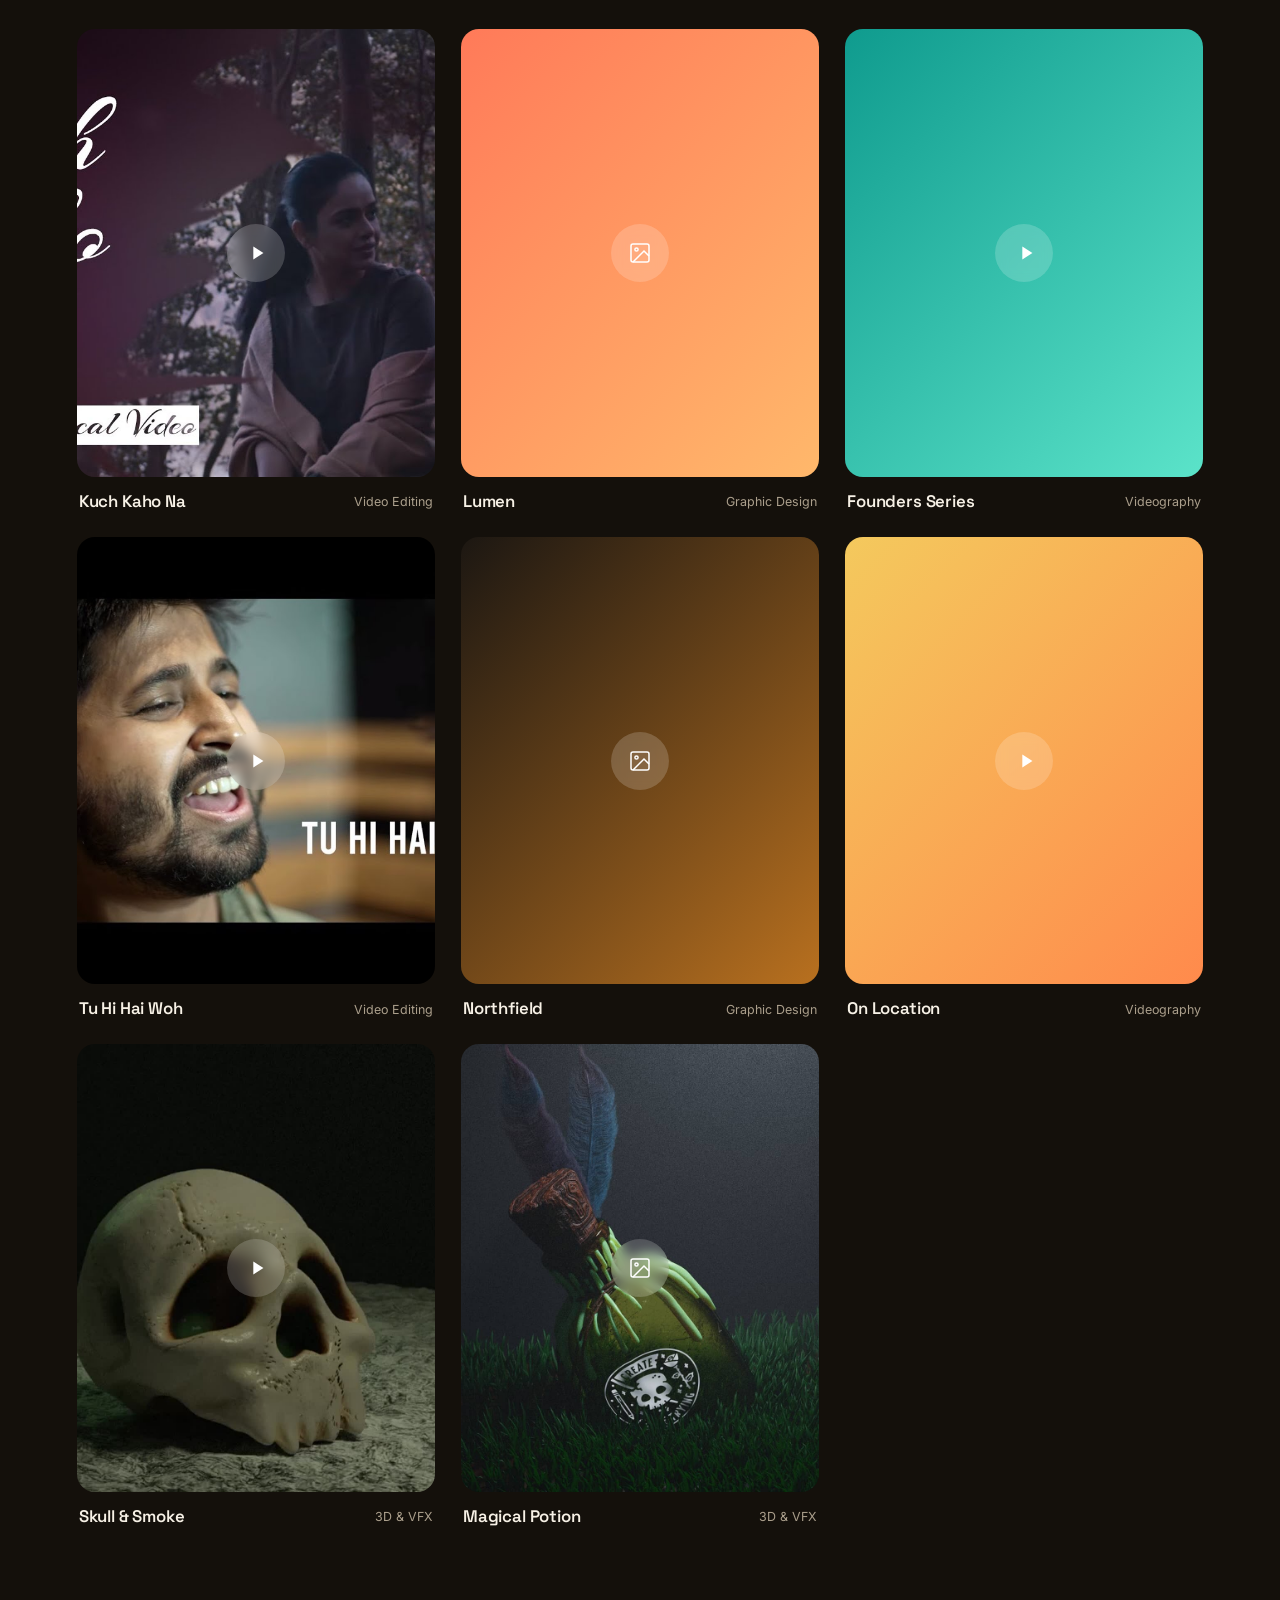
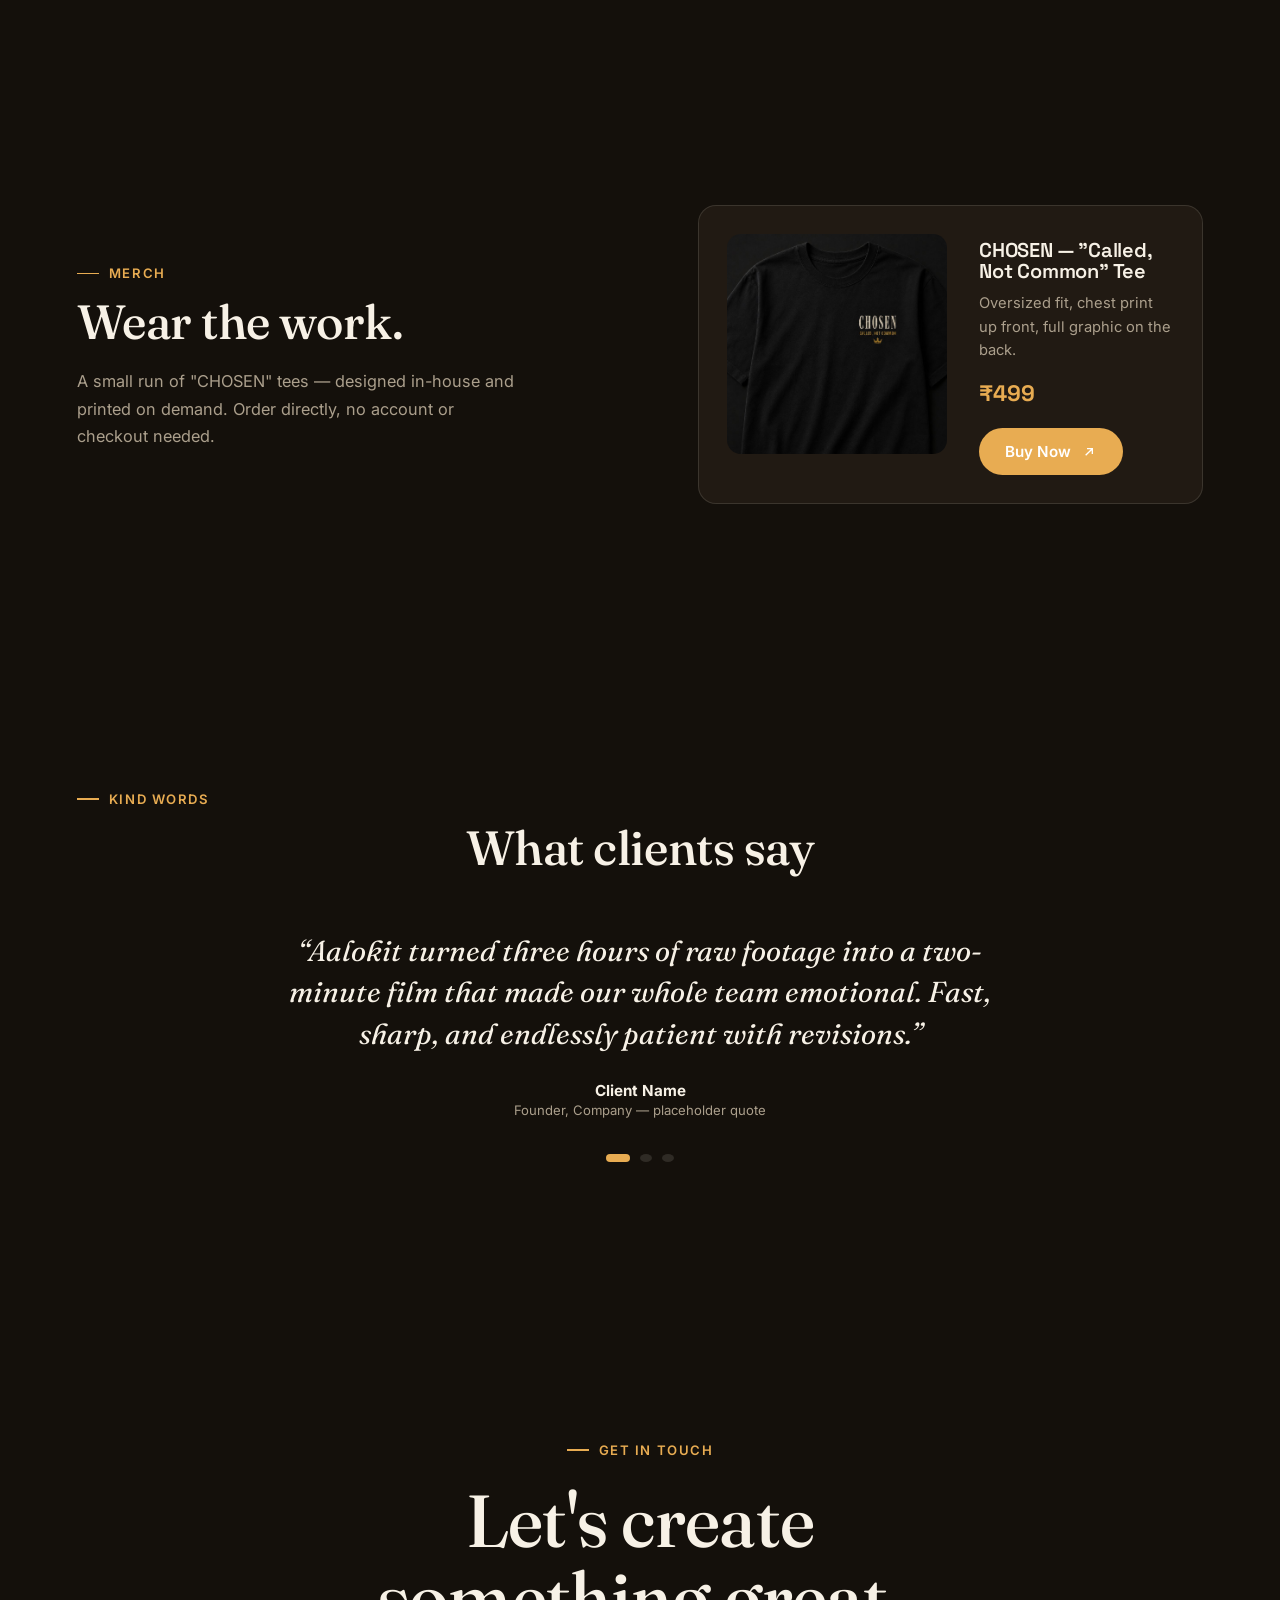
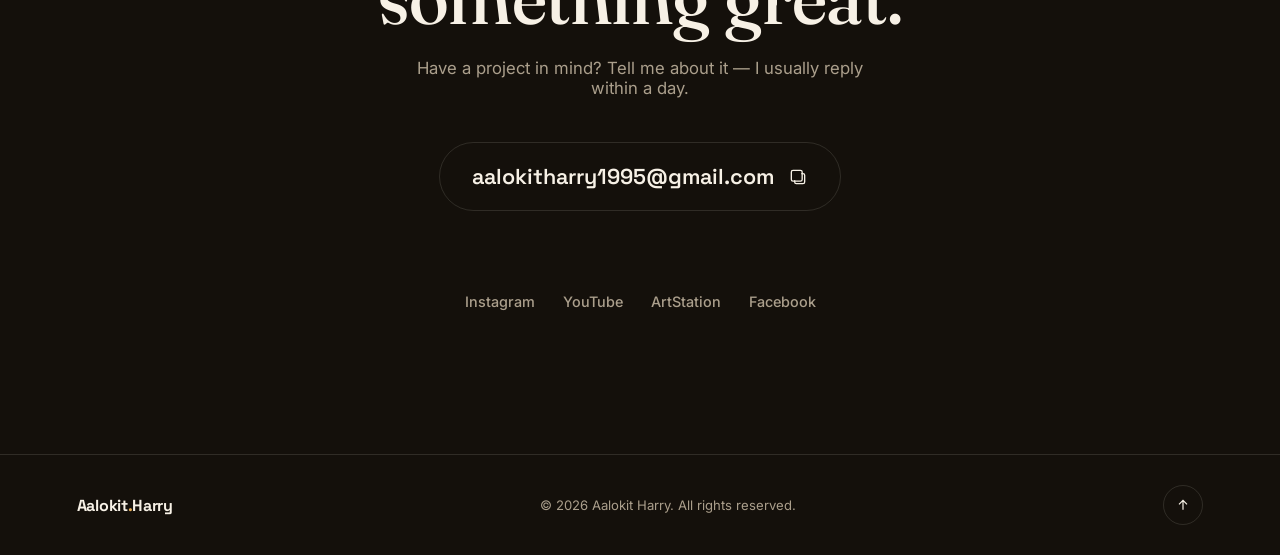
==== commit 548994d1: "Add GIF preview to the Distant Witness Reel skill card Co-Authored-By: Claude Sonnet 5.5 <noreply@an" ====
--- a/index.html
+++ b/index.html
@@ -16,7 +16,7 @@
 <link rel="preconnect" href="https://fonts.gstatic.com" crossorigin>
 <link href="https://fonts.googleapis.com/css2?family=Fraunces:ital,wght@0,400;0,500;0,600;1,400;1,500;1,600&family=Space+Grotesk:wght@400;500;600;700&family=Inter:wght@400;500;600;700&display=swap" rel="stylesheet">
 
-<link rel="stylesheet" href="css/style.css?v=15">
+<link rel="stylesheet" href="css/style.css?v=16">
 </head>
 <body>
 
--- a/css/style.css
+++ b/css/style.css
@@ -764,6 +764,15 @@
   transition: transform .5s var(--ease), box-shadow .5s var(--ease), border-color .4s;
 }
 .skill-card:hover{ transform: translateY(-8px); box-shadow: 0 30px 50px -30px rgba(0,0,0,.25); border-color: transparent; }
+.skill-card__media{
+  position:relative; display:flex; justify-content:center; align-items:center;
+  background: var(--bg-alt); border-radius:12px; padding:14px 0; margin:0 0 22px; overflow:hidden;
+}
+.skill-card__media img{ display:block; height:340px; width:auto; max-width:100%; object-fit:contain; border-radius:8px; box-shadow:0 14px 30px -14px rgba(0,0,0,.5); }
+.skill-card__media-tag{
+  position:absolute; left:12px; bottom:12px; font-size:.68rem; font-weight:600; padding:4px 10px;
+  border-radius:100px; background: rgba(0,0,0,.62); color:#fff; backdrop-filter: blur(6px);
+}
 .skill-card__top{ display:flex; align-items:flex-start; justify-content:space-between; gap:12px; }
 .skill-card__icon{
   width:50px; height:50px; border-radius:14px; background: var(--accent-soft); color: var(--accent);
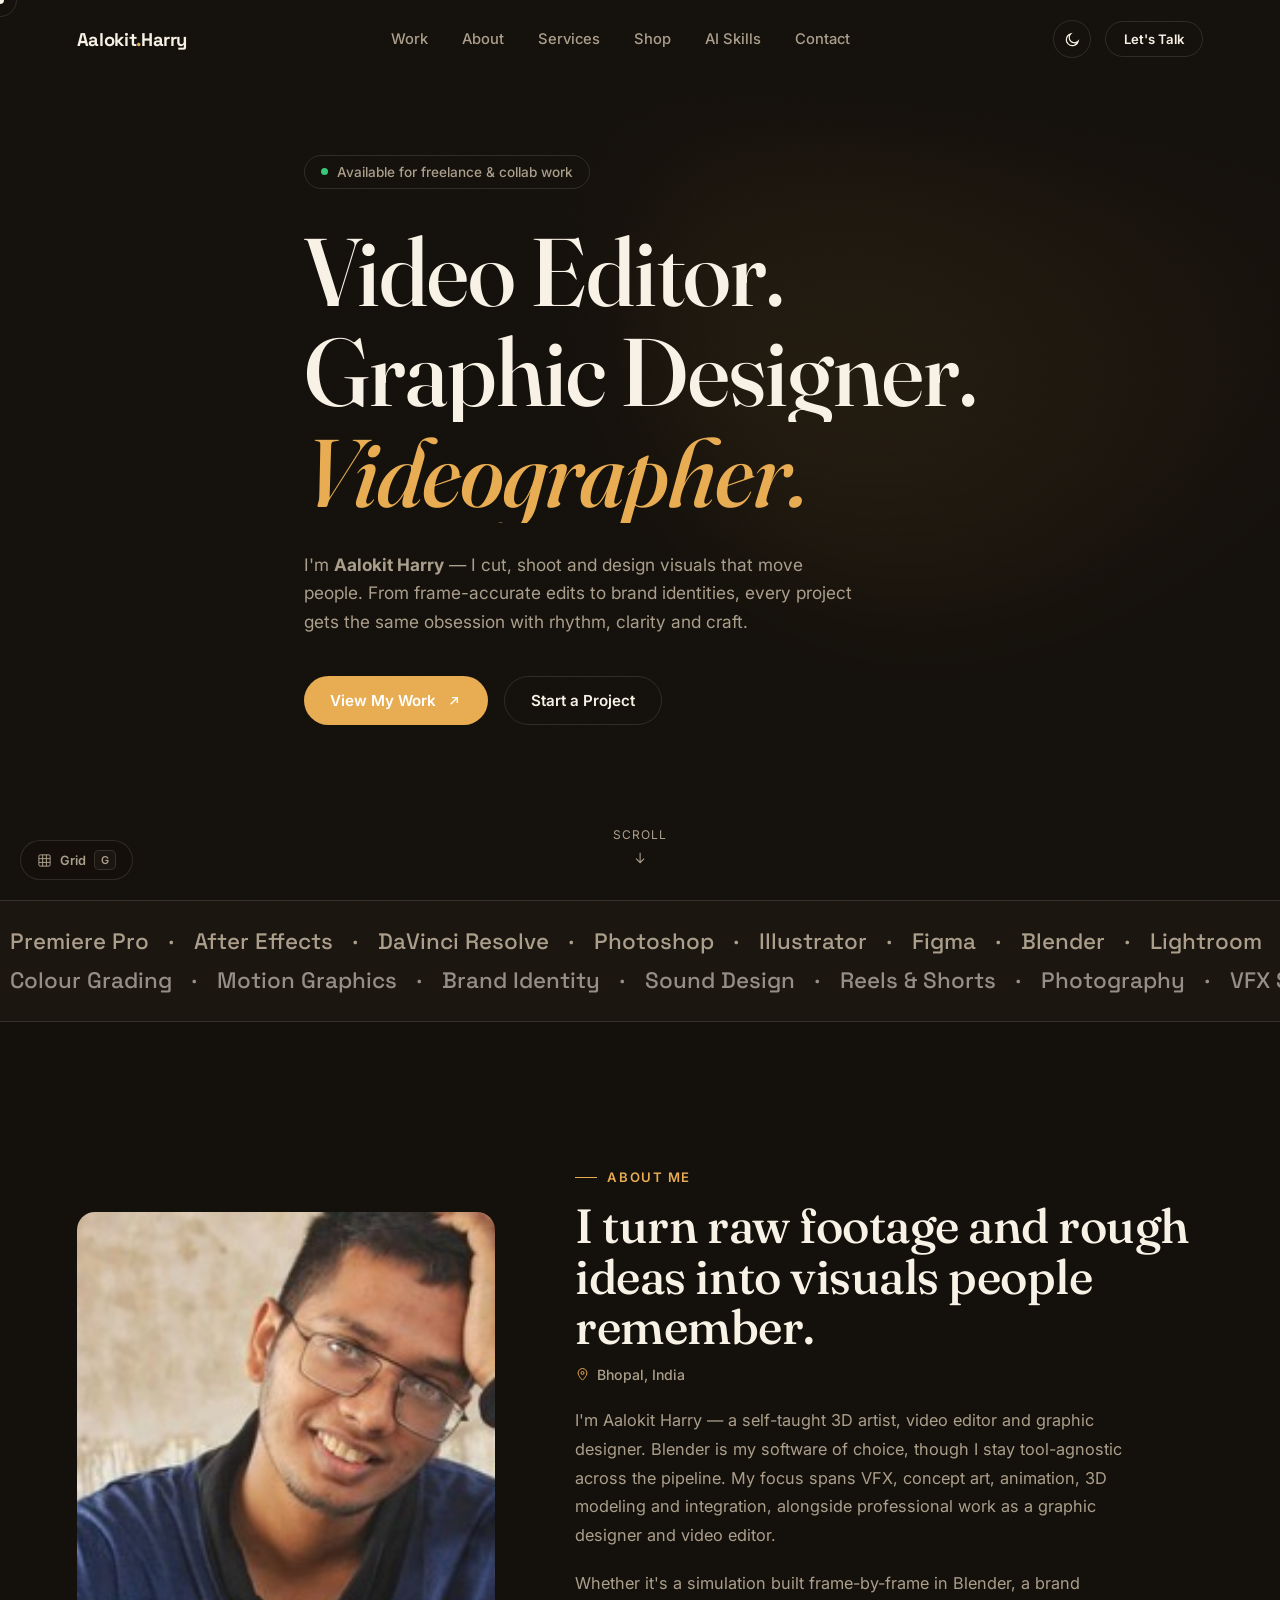
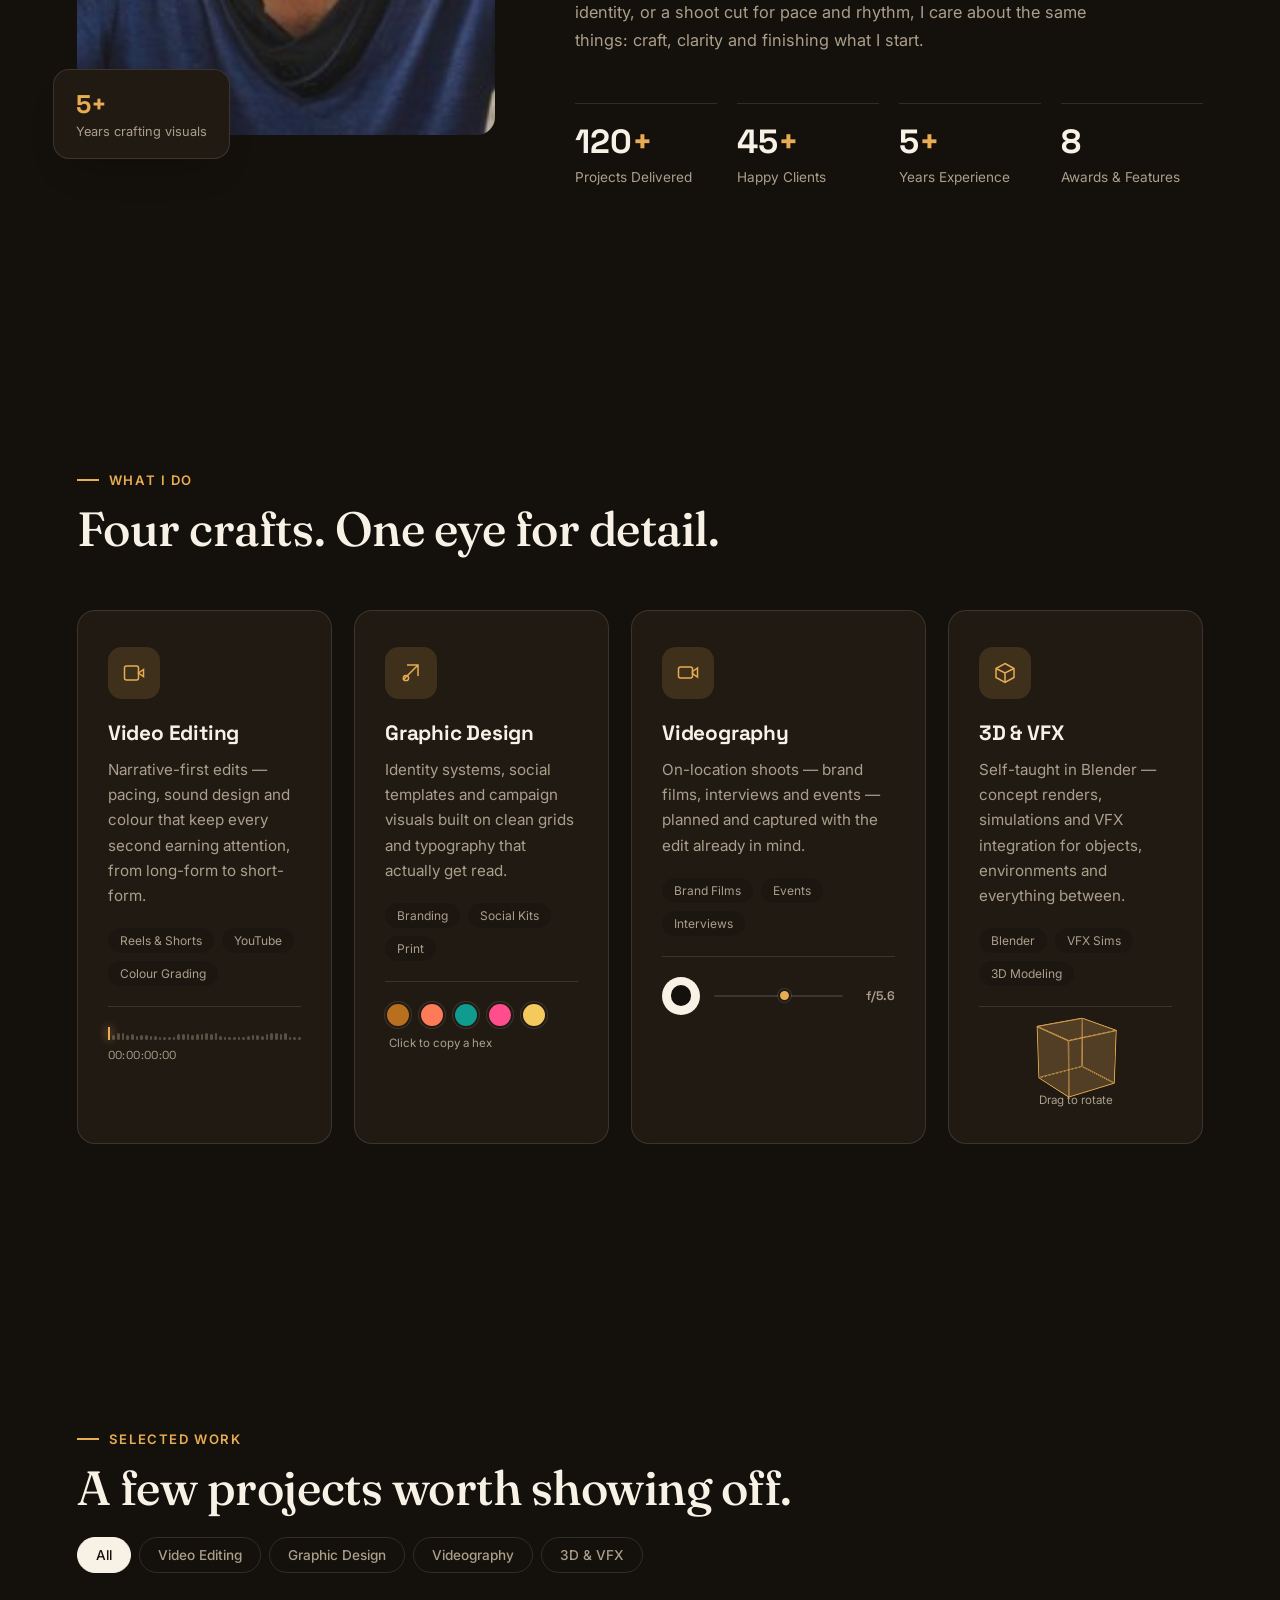
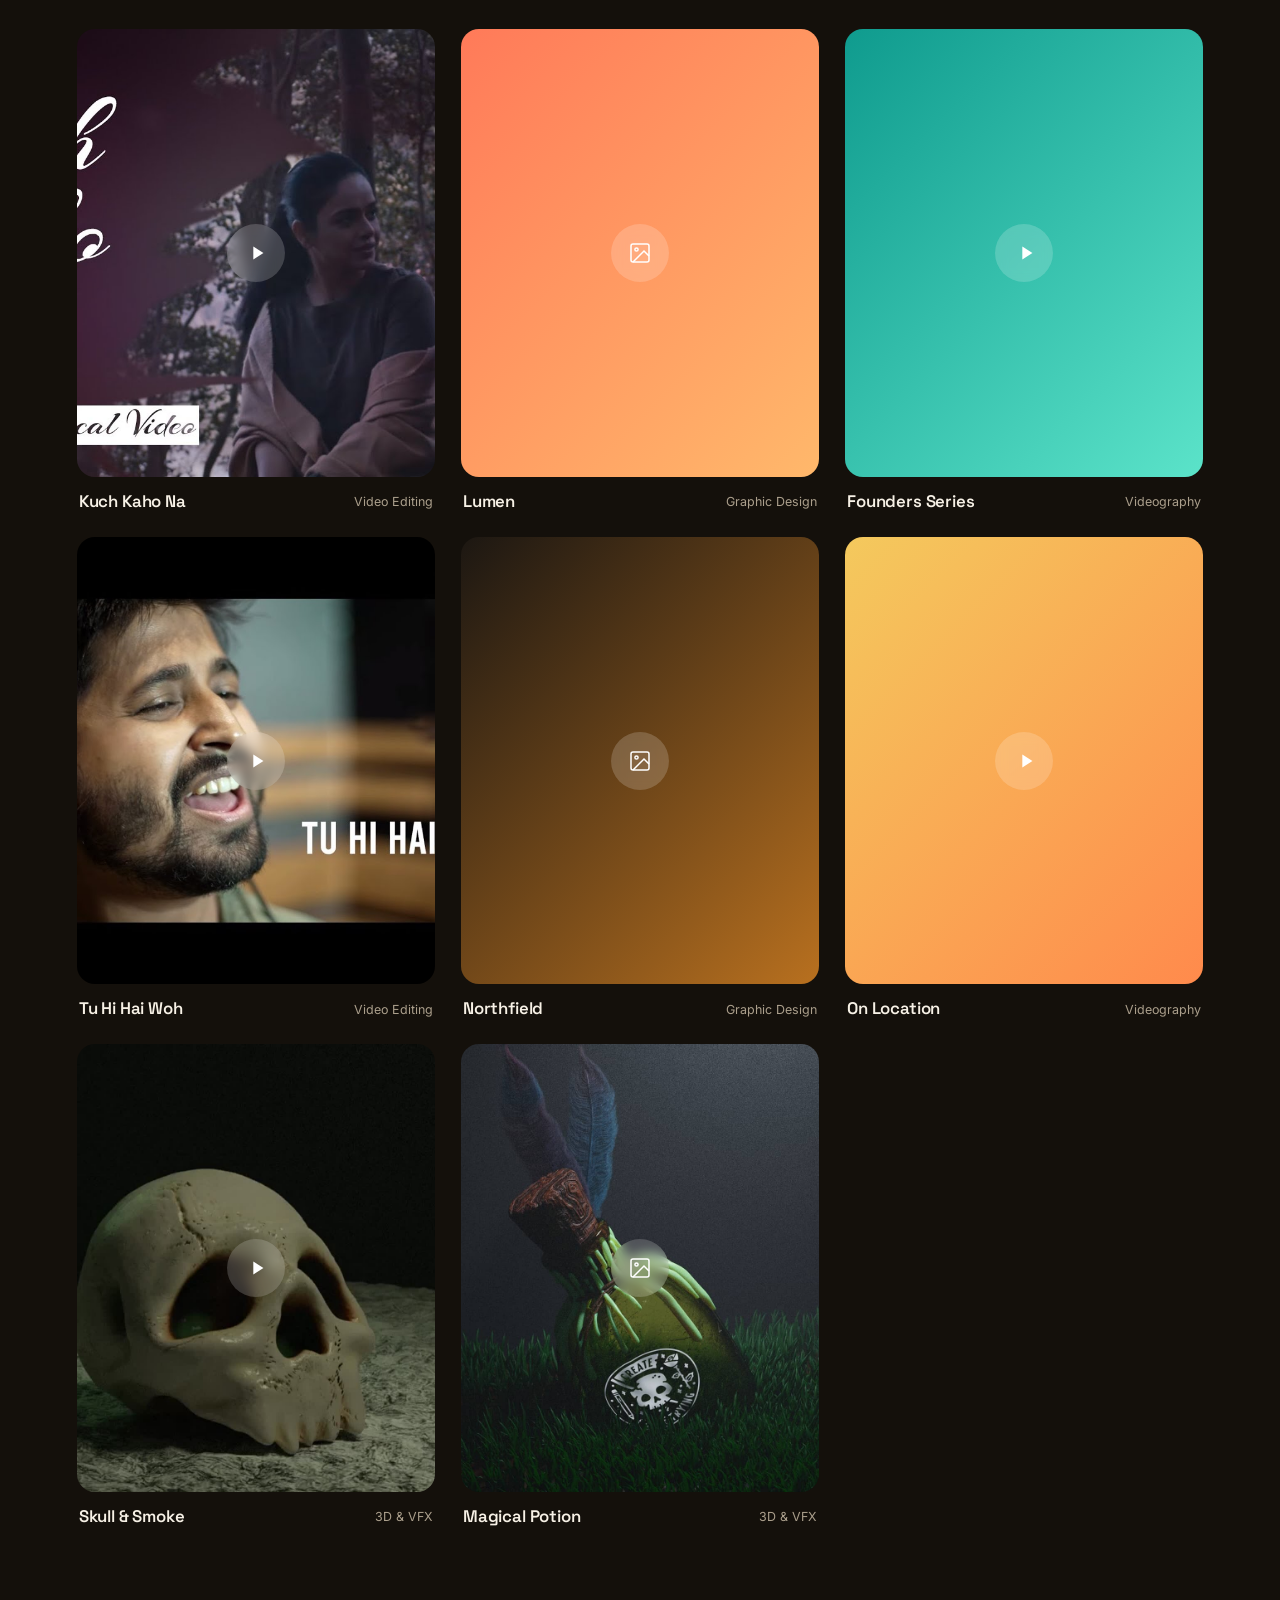
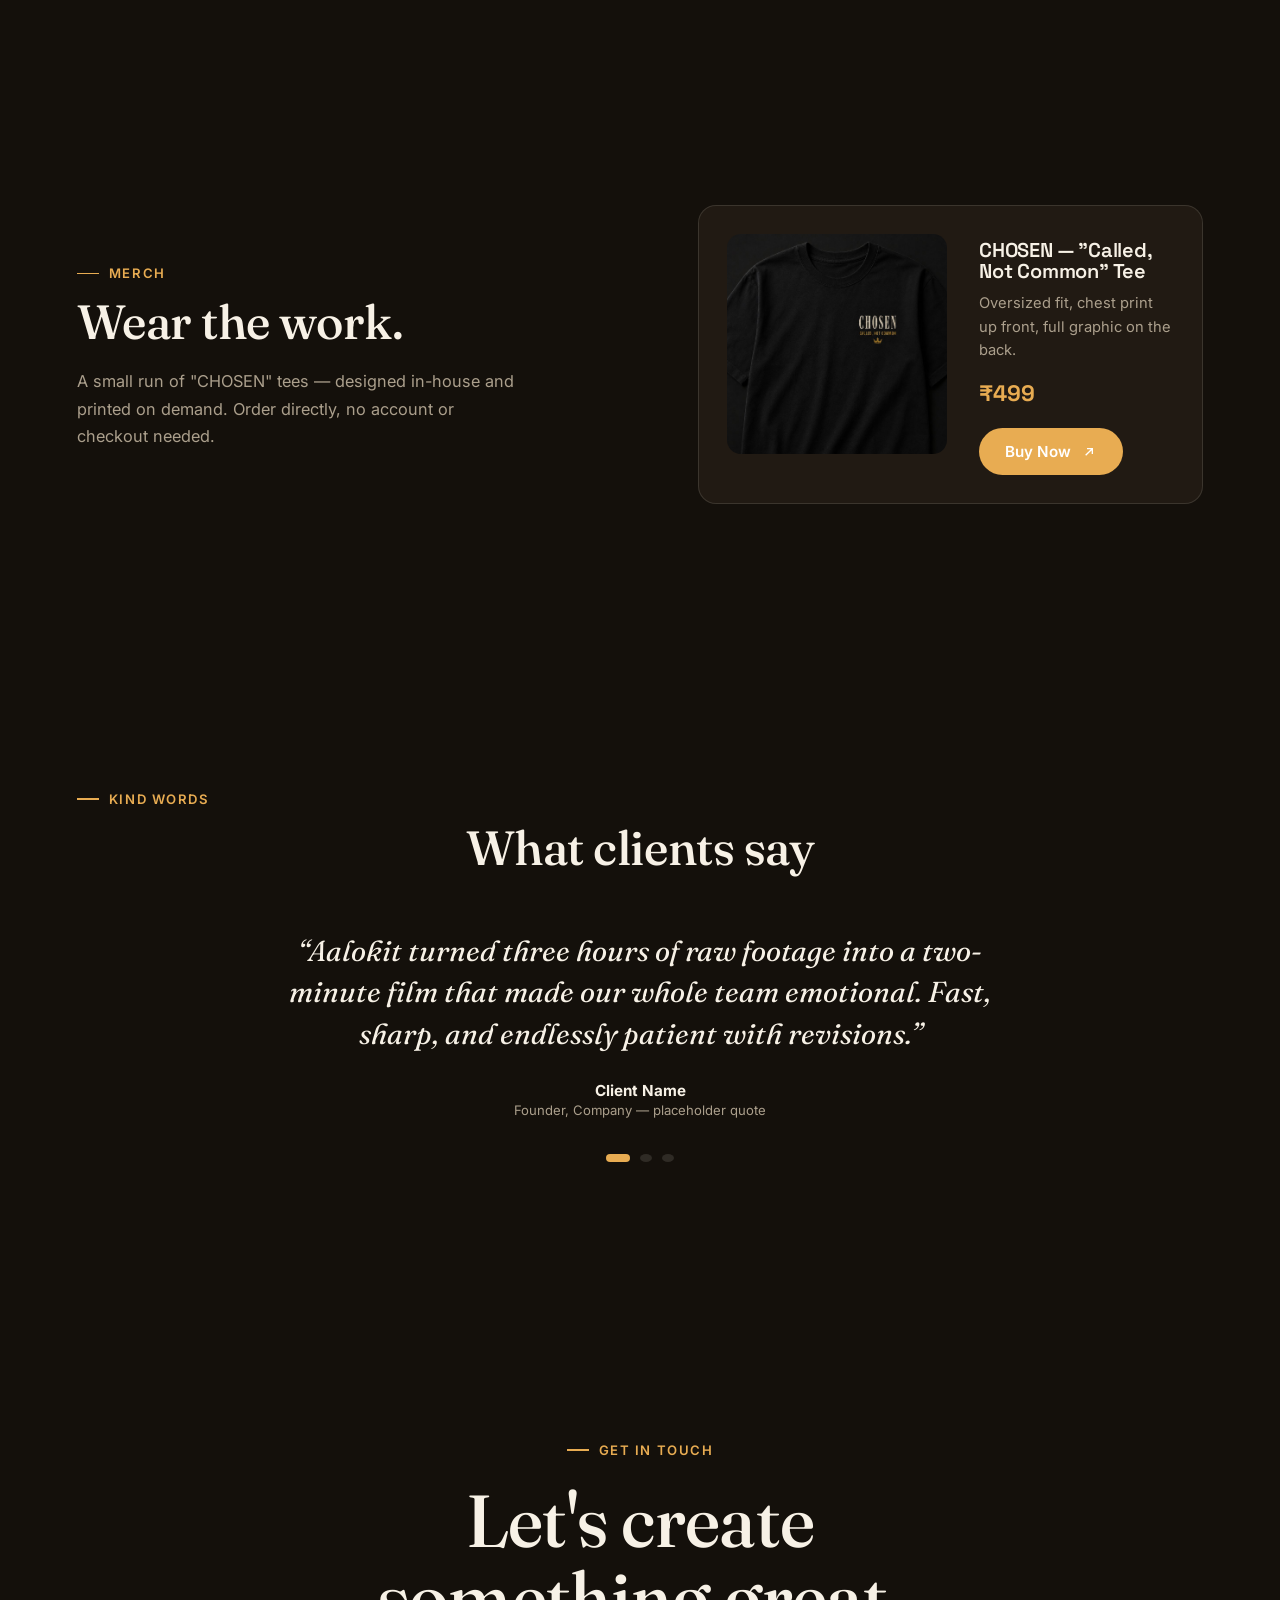
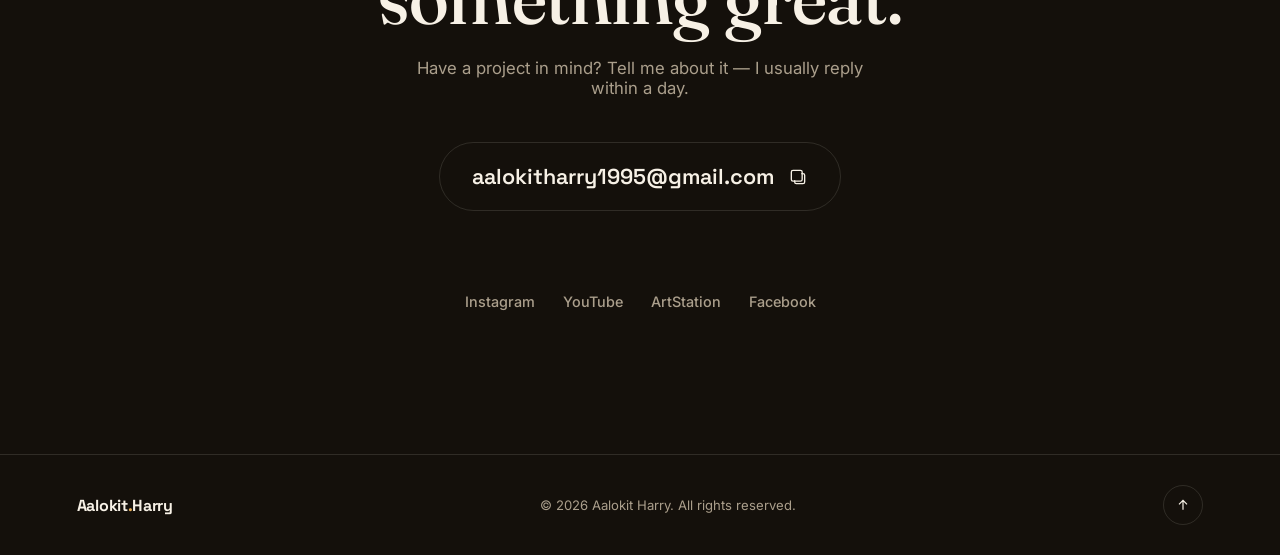
==== commit 51ee7eff: "Show skill preview GIF beside the details, fix hero back-link spacing Co-Authored-By: Claude Sonnet " ====
--- a/index.html
+++ b/index.html
@@ -16,7 +16,7 @@
 <link rel="preconnect" href="https://fonts.gstatic.com" crossorigin>
 <link href="https://fonts.googleapis.com/css2?family=Fraunces:ital,wght@0,400;0,500;0,600;1,400;1,500;1,600&family=Space+Grotesk:wght@400;500;600;700&family=Inter:wght@400;500;600;700&display=swap" rel="stylesheet">
 
-<link rel="stylesheet" href="css/style.css?v=16">
+<link rel="stylesheet" href="css/style.css?v=18">
 </head>
 <body>
 
--- a/css/style.css
+++ b/css/style.css
@@ -753,7 +753,7 @@
 
 /* ============ AI SKILLS PAGE ============ */
 .skills-hero{ padding:170px 0 10px; text-align:center; }
-.skills-hero .back-link{ display:inline-flex; margin-bottom:40px; }
+.skills-hero .back-link{ display:flex; width:fit-content; margin:0 auto 36px; }
 .skills-hero__sub{ margin:20px auto 0; max-width:620px; color: var(--text-soft); line-height:1.75; font-size:1.05rem; }
 
 .skills{ padding:70px 0 90px; }
@@ -773,6 +773,10 @@
   position:absolute; left:12px; bottom:12px; font-size:.68rem; font-weight:600; padding:4px 10px;
   border-radius:100px; background: rgba(0,0,0,.62); color:#fff; backdrop-filter: blur(6px);
 }
+.skill-card__body{ display:flex; flex-direction:column; flex:1; min-width:0; }
+.skill-card--feature{ grid-column: span 2; flex-direction:row; align-items:stretch; gap:34px; }
+.skill-card--feature .skill-card__media{ flex:0 0 auto; margin:0; padding:14px 16px; }
+.skill-card--feature h3{ font-size:1.45rem; }
 .skill-card__top{ display:flex; align-items:flex-start; justify-content:space-between; gap:12px; }
 .skill-card__icon{
   width:50px; height:50px; border-radius:14px; background: var(--accent-soft); color: var(--accent);
@@ -813,6 +817,8 @@
 @media (max-width: 600px){
   .work__grid{ grid-template-columns:1fr; }
   .skills-grid{ grid-template-columns:1fr; }
+  .skill-card--feature{ grid-column:auto; flex-direction:column; gap:0; }
+  .skill-card--feature .skill-card__media{ margin-bottom:22px; }
   .section-head--split{ align-items:flex-start; }
   .footer__inner{ flex-direction:column; text-align:center; }
   .order-steps ol{ grid-template-columns:1fr; }
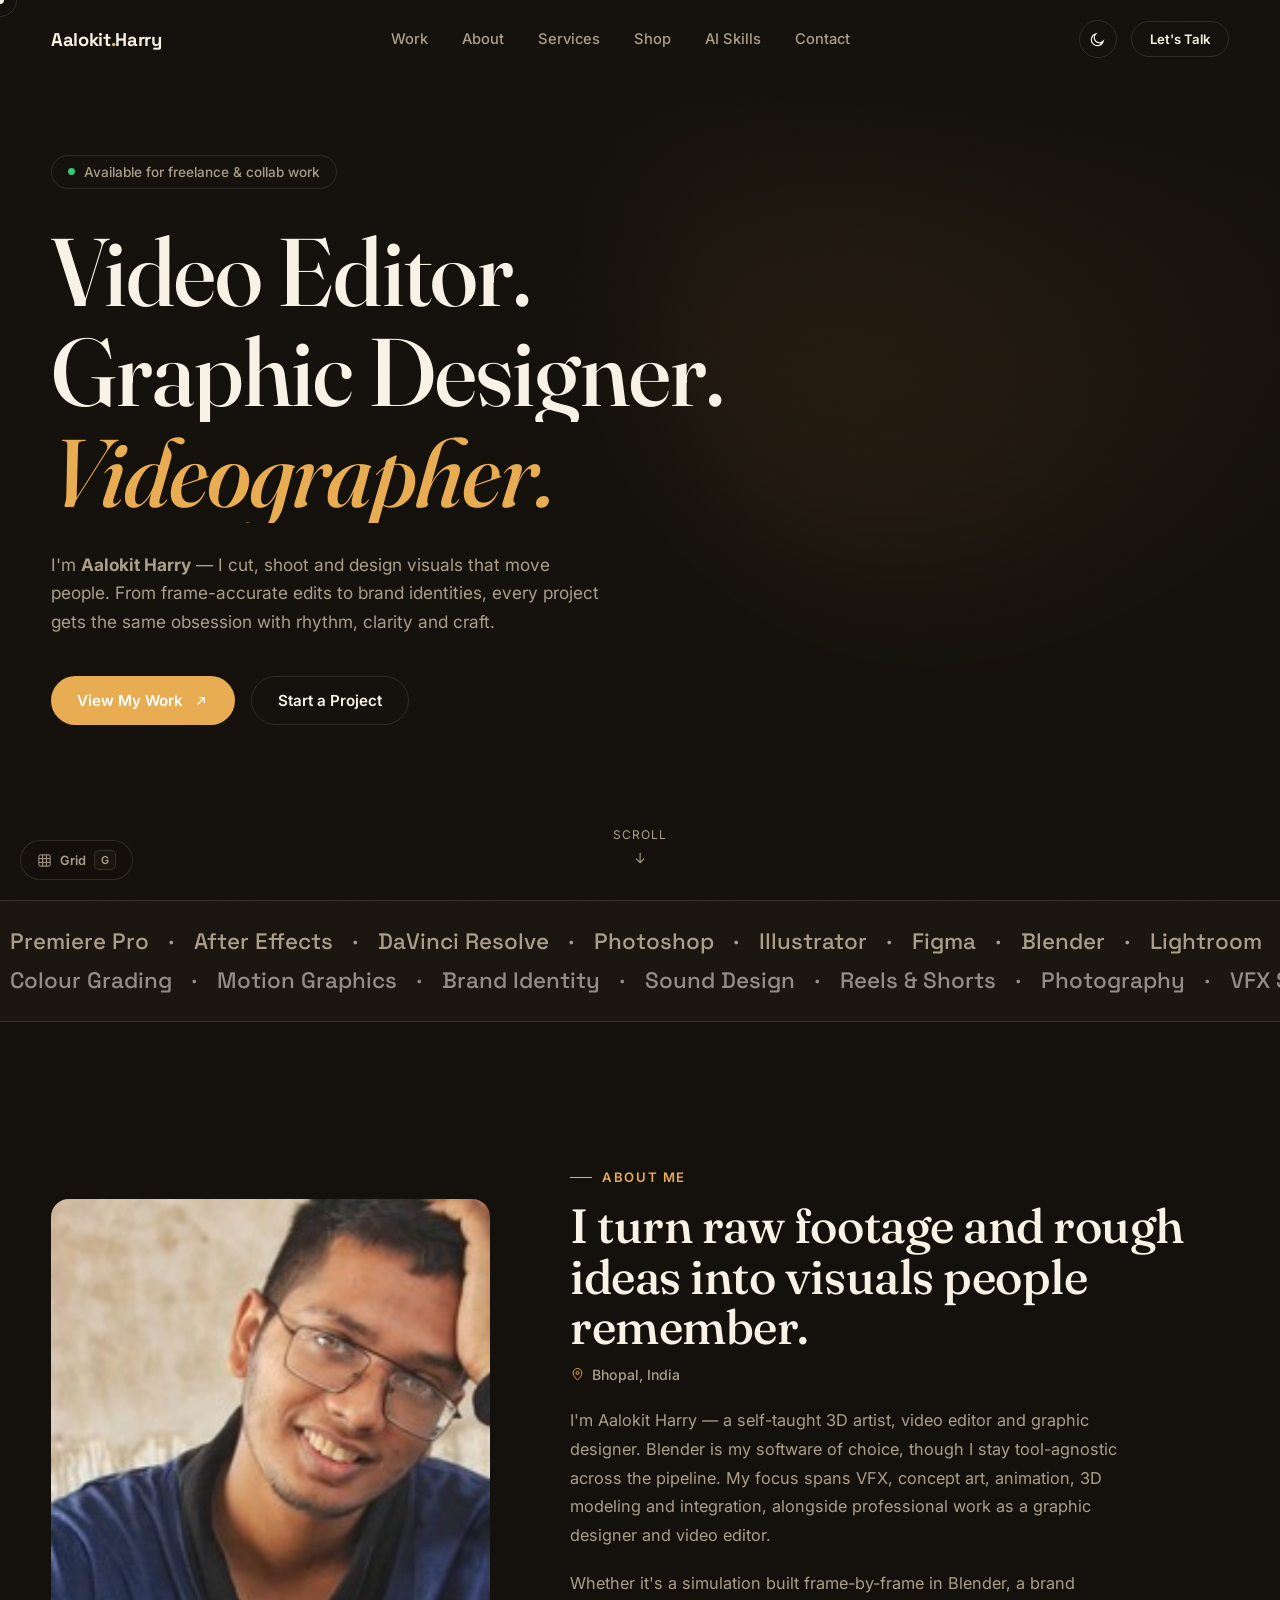
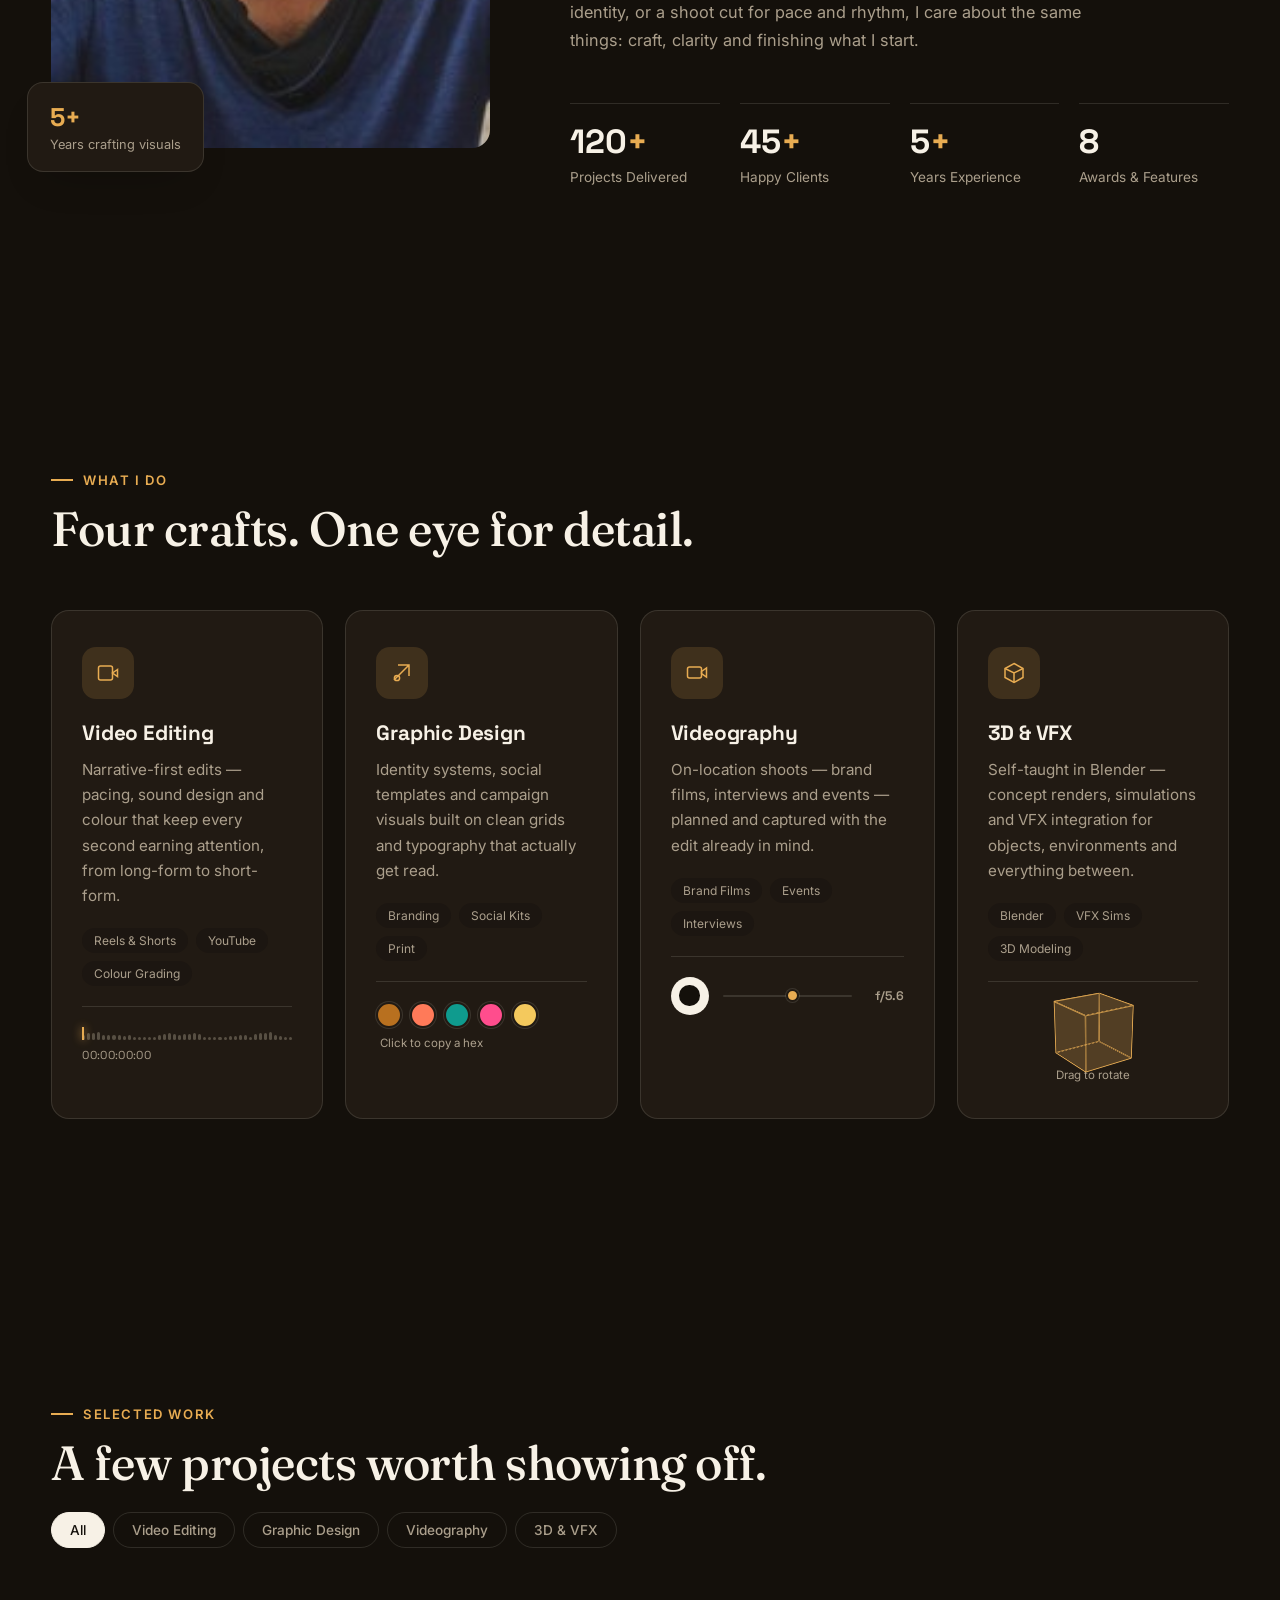
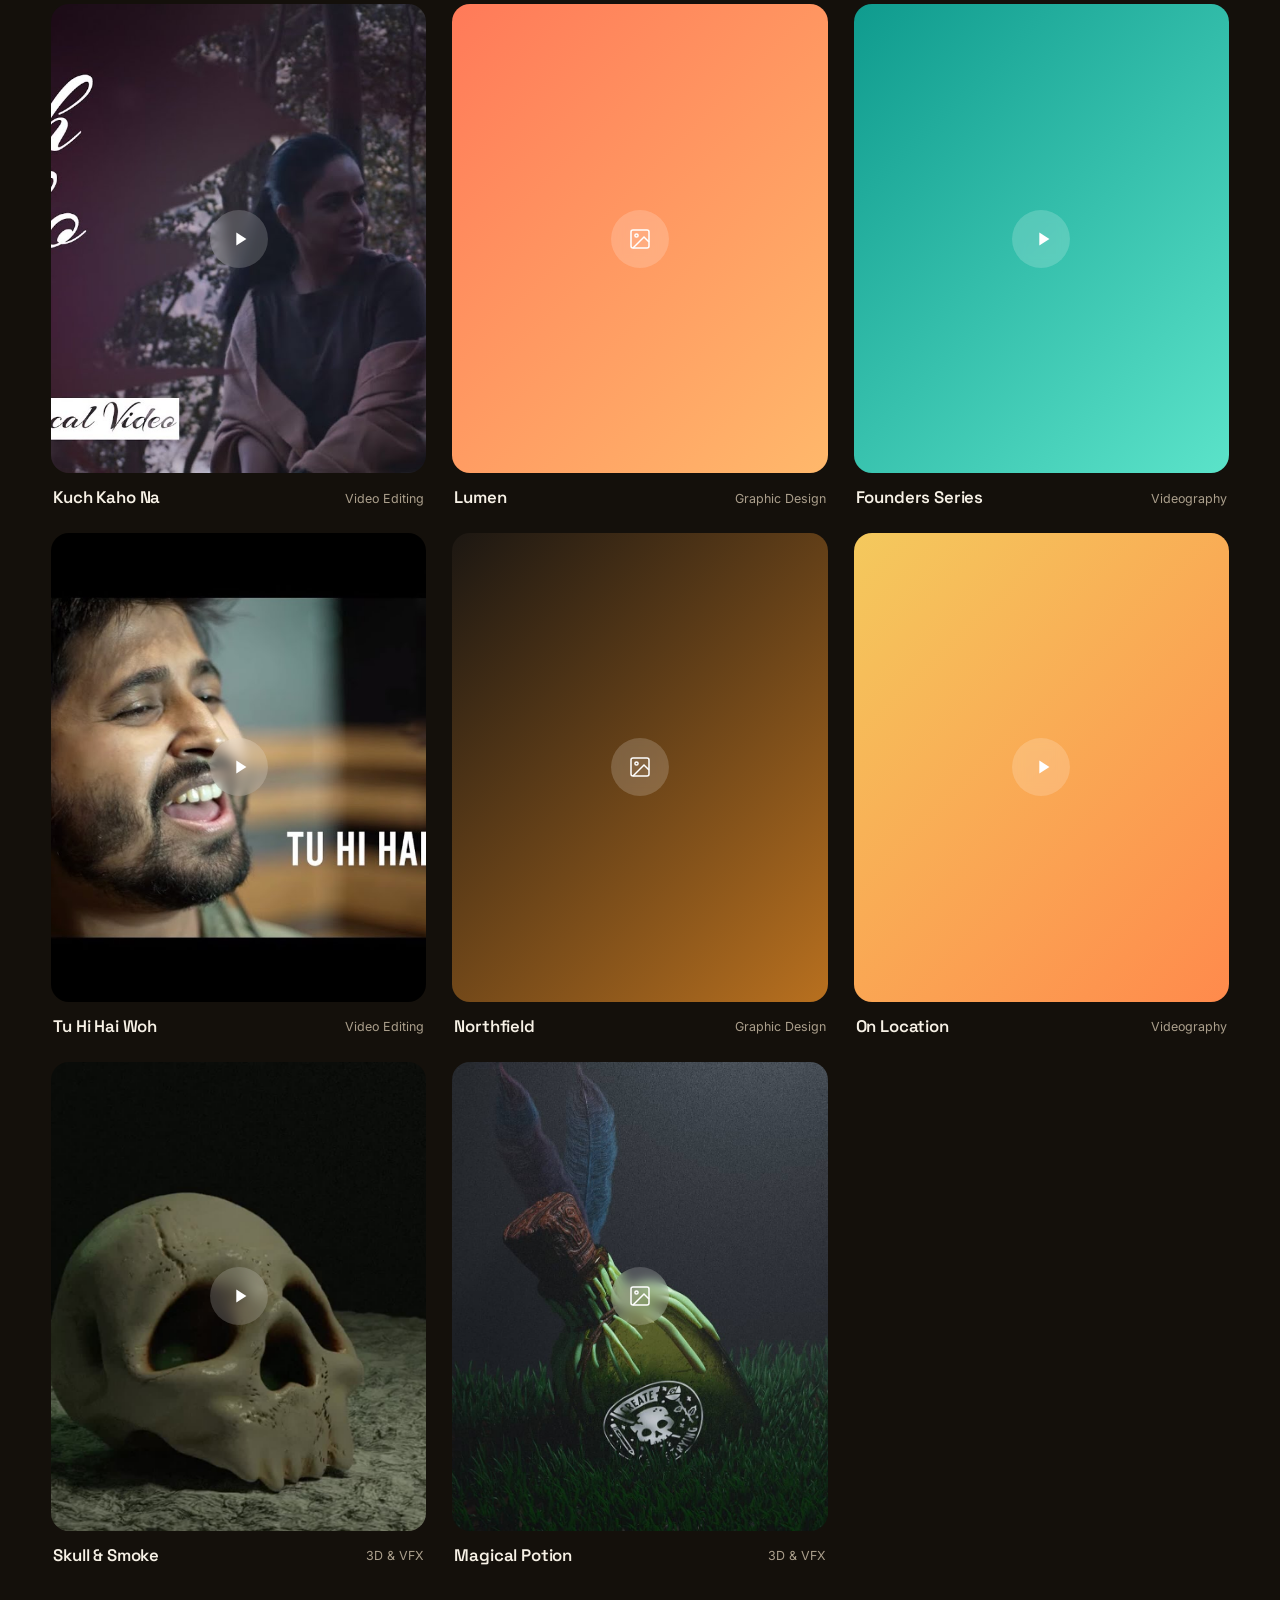
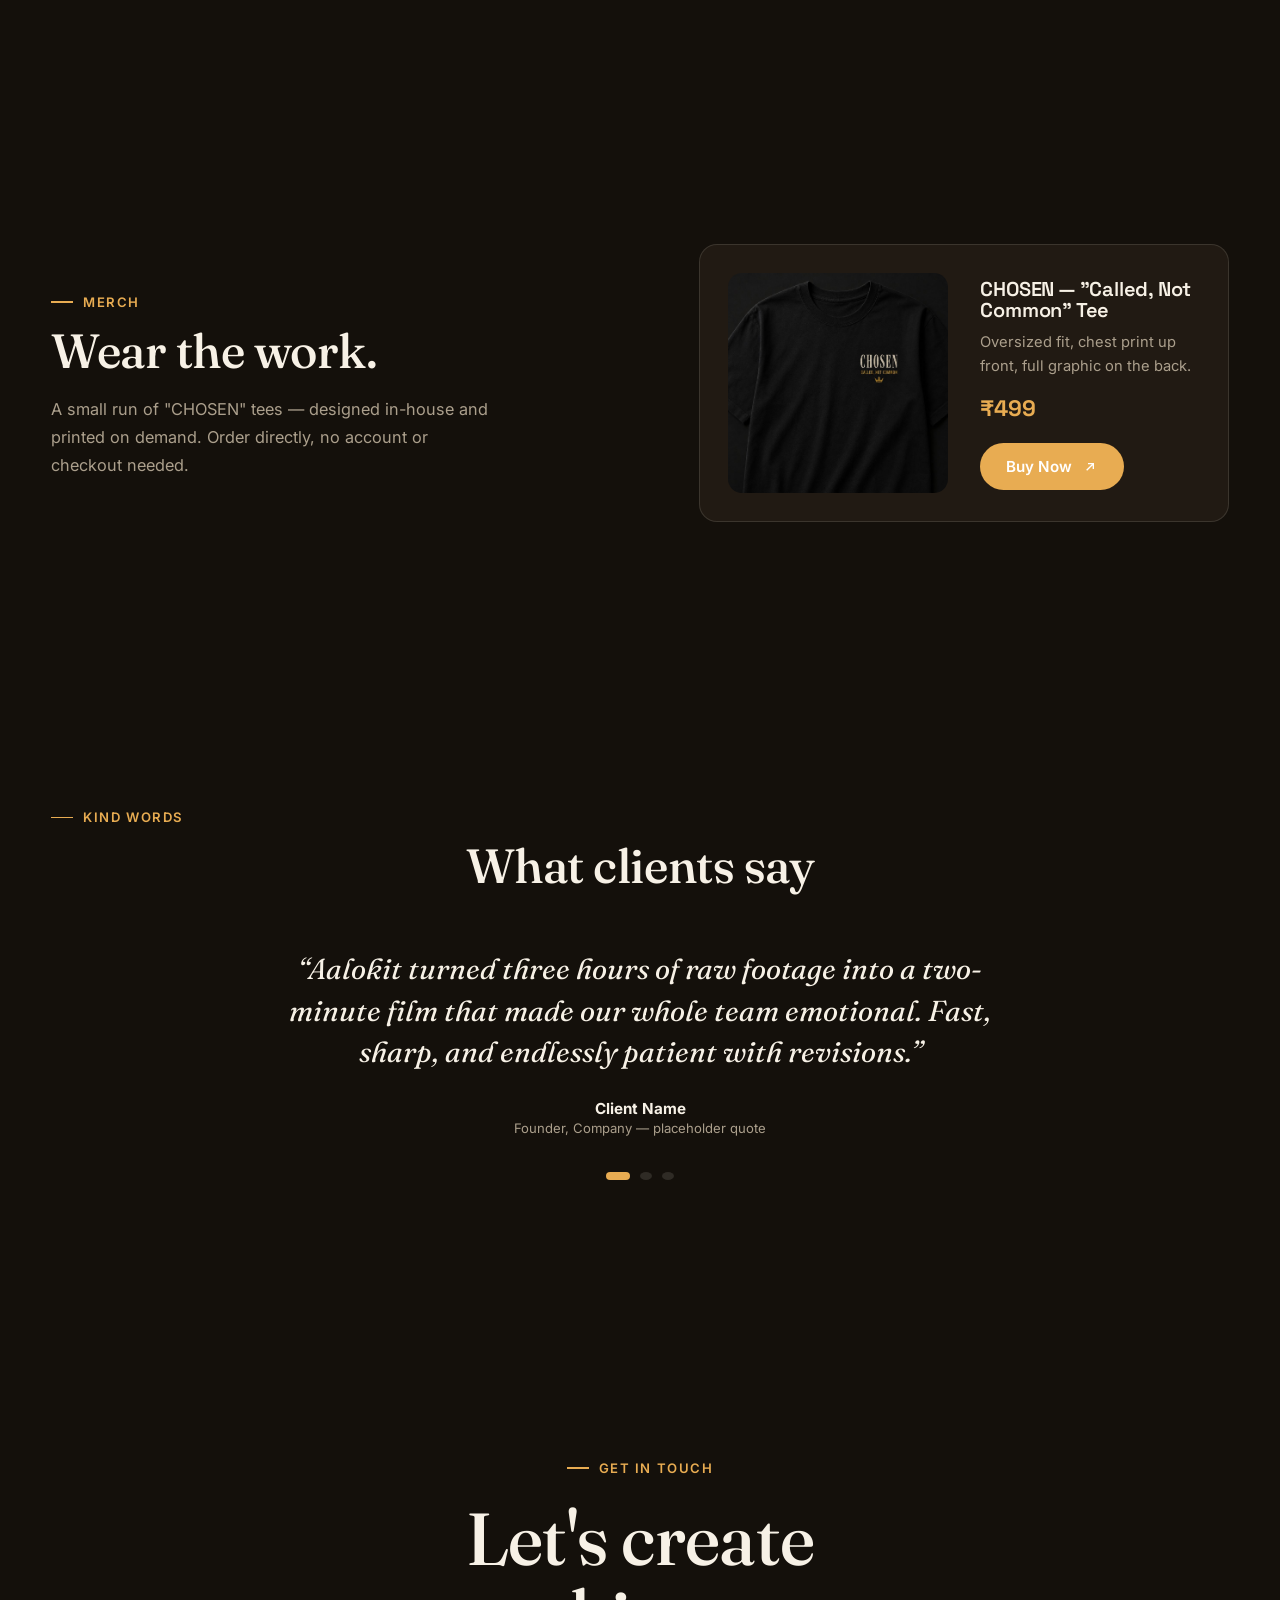
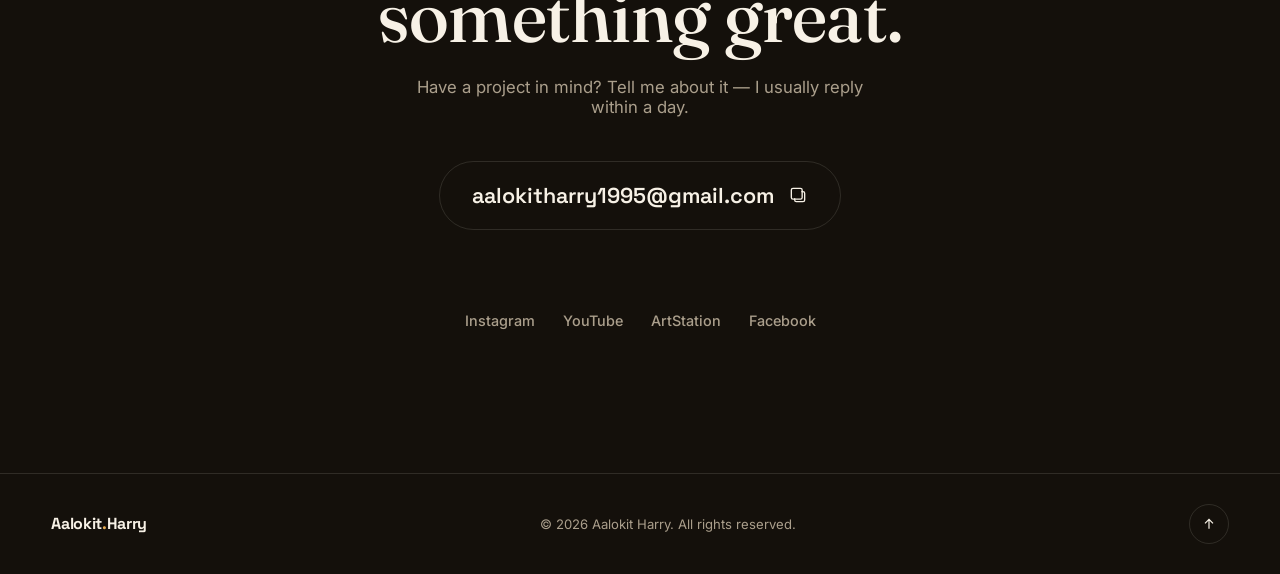
==== commit a47e76e8: "Make every page fluid to the full window width Remove the 1440px container cap, scale the base font " ====
--- a/index.html
+++ b/index.html
@@ -16,7 +16,7 @@
 <link rel="preconnect" href="https://fonts.gstatic.com" crossorigin>
 <link href="https://fonts.googleapis.com/css2?family=Fraunces:ital,wght@0,400;0,500;0,600;1,400;1,500;1,600&family=Space+Grotesk:wght@400;500;600;700&family=Inter:wght@400;500;600;700&display=swap" rel="stylesheet">
 
-<link rel="stylesheet" href="css/style.css?v=18">
+<link rel="stylesheet" href="css/style.css?v=22">
 </head>
 <body>
 
--- a/css/style.css
+++ b/css/style.css
@@ -29,7 +29,6 @@
   --ease-soft: cubic-bezier(.22,.61,.36,1);
   --dur: .7s;
 
-  --container: 1440px;
   --radius: 18px;
 }
 
@@ -46,7 +45,7 @@
 }
 
 *,*::before,*::after{ box-sizing: border-box; }
-html{ scroll-behavior: smooth; }
+html{ scroll-behavior: smooth; font-size: clamp(16px, .45vw + 9.5px, 30px); }
 body{
   margin:0;
   background: var(--bg);
@@ -64,9 +63,8 @@
 p{ margin:0; }
 
 .container{
-  max-width: var(--container);
-  margin-inline:auto;
-  padding-inline: 6vw;
+  width:100%;
+  padding-inline: clamp(20px, 4vw, 110px);
 }
 
 ::selection{ background: var(--accent); color:#fff; }
@@ -210,7 +208,7 @@
   padding-top:120px; overflow:hidden;
 }
 .hero__blob{
-  position:absolute; top:-14%; right:-12%; width:62vw; height:62vw; max-width:860px; max-height:860px;
+  position:absolute; top:-14%; right:-12%; width:62vw; height:62vw; max-width:54rem; max-height:54rem;
   background: radial-gradient(circle at 30% 30%, var(--accent) 0%, transparent 70%);
   opacity:.22; filter:blur(50px); border-radius:50%;
   animation: blobMove 16s ease-in-out infinite alternate;
@@ -255,7 +253,7 @@
 .hero__title--accent{ color: var(--accent); font-style:italic; }
 
 .hero__sub{
-  max-width:560px; margin-top:28px; font-size:1.08rem; line-height:1.65; color: var(--text-soft);
+  max-width:35rem; margin-top:28px; font-size:1.08rem; line-height:1.65; color: var(--text-soft);
 }
 .hero__ctas{ display:flex; gap:16px; margin-top:40px; flex-wrap:wrap; }
 
@@ -302,7 +300,7 @@
   content:""; display:inline-block; width:22px; height:1.5px; background: var(--accent);
 }
 .center .section-eyebrow::before{ display:none; }
-.section-title{ font-family: var(--font-editorial); font-size: clamp(1.9rem, 4vw, 3rem); font-weight:500; max-width:760px; }
+.section-title{ font-family: var(--font-editorial); font-size: clamp(1.9rem, 4vw, 3rem); font-weight:500; max-width:47.5rem; }
 .section-head{ margin-bottom:56px; }
 .section-head--split{ display:flex; justify-content:space-between; align-items:flex-end; gap:24px; flex-wrap:wrap; }
 .center{ text-align:center; margin-inline:auto; }
@@ -311,7 +309,7 @@
 .about__inner{ display:grid; grid-template-columns: .8fr 1.2fr; gap:80px; align-items:center; }
 .about__media{ position:relative; }
 .about__frame{
-  aspect-ratio: 4/5; border-radius: var(--radius); overflow:hidden;
+  aspect-ratio: 4/5; max-height:85vh; border-radius: var(--radius); overflow:hidden;
   background: var(--grad-5);
   display:flex; align-items:center; justify-content:center;
 }
@@ -329,7 +327,7 @@
 .about__badge strong{ display:block; font-family:var(--font-display); font-size:1.6rem; color: var(--accent); }
 .about__badge span{ font-size:.8rem; color: var(--text-soft); }
 
-.about__text{ margin-top:20px; color: var(--text-soft); line-height:1.75; font-size:1.02rem; max-width:560px; }
+.about__text{ margin-top:20px; color: var(--text-soft); line-height:1.75; font-size:1.02rem; max-width:35rem; }
 .about__text em{ opacity:.75; }
 
 .stats{ display:grid; grid-template-columns:repeat(4,1fr); gap:20px; margin-top:48px; }
@@ -407,7 +405,7 @@
 
 /* ============ SHOP ============ */
 .shop__inner{ display:grid; grid-template-columns: 1fr .9fr; gap:60px; align-items:center; }
-.shop__desc{ margin-top:20px; color: var(--text-soft); line-height:1.7; font-size:1.02rem; max-width:440px; }
+.shop__desc{ margin-top:20px; color: var(--text-soft); line-height:1.7; font-size:1.02rem; max-width:27.5rem; }
 
 .shop__product{
   background: var(--surface); border:1px solid var(--line); border-radius: var(--radius);
@@ -419,7 +417,7 @@
 .shop__product--link:hover{
   transform: translateY(-6px); box-shadow: 0 30px 50px -30px rgba(0,0,0,.25); border-color: transparent;
 }
-.shop__product--link .shop__media{ flex:0 0 220px; }
+.shop__product--link .shop__media{ flex:0 0 clamp(220px, 28%, 22rem); }
 .shop__product--link .shop__btn{ display:inline-flex; }
 .shop__gallery{ flex:0 0 260px; }
 .shop__media{
@@ -438,7 +436,7 @@
 
 .shop__info{ padding-top:6px; }
 .shop__info h3{ font-family: var(--font-display); font-size:1.25rem; font-weight:600; }
-.shop__info p{ margin-top:10px; color: var(--text-soft); font-size:.92rem; line-height:1.6; max-width:340px; }
+.shop__info p{ margin-top:10px; color: var(--text-soft); font-size:.92rem; line-height:1.6; max-width:21.25rem; }
 .shop__price{ display:block; margin-top:16px; font-family: var(--font-display); font-size:1.4rem; font-weight:700; color: var(--accent); }
 .shop__payments{ display:flex; gap:8px; margin-top:14px; flex-wrap:wrap; }
 .shop__payments span{
@@ -460,18 +458,18 @@
   display:grid; grid-template-columns: 1fr 1fr; gap:70px; align-items:flex-start;
   margin-top:36px;
 }
-.product-page__inner .shop__gallery{ max-width:480px; }
+.product-page__inner .shop__gallery{ width:min(100%, 80vh); }
 .product-page__inner .shop__media{ aspect-ratio:1/1; }
 
 .product-page__info h1{
   font-family: var(--font-display); font-size:clamp(1.7rem,3.2vw,2.4rem); font-weight:600;
   margin-top:14px;
 }
-.product-page__desc{ margin-top:18px; color: var(--text-soft); line-height:1.7; font-size:1rem; max-width:440px; }
+.product-page__desc{ margin-top:18px; color: var(--text-soft); line-height:1.7; font-size:1rem; max-width:27.5rem; }
 .shop__price--lg{ font-size:1.8rem; margin-top:22px; }
 
 .product-page__ethics{
-  display:flex; align-items:flex-start; gap:9px; margin-top:16px; max-width:380px;
+  display:flex; align-items:flex-start; gap:9px; margin-top:16px; max-width:23.75rem;
   font-size:.83rem; color: var(--text-soft); line-height:1.55;
 }
 .product-page__ethics svg{ width:17px; height:17px; flex-shrink:0; margin-top:1px; color: var(--accent); }
@@ -550,7 +548,7 @@
 .order-steps li p{ margin-top:6px; font-size:.85rem; color: var(--text-soft); line-height:1.6; }
 
 /* ============ TESTIMONIALS ============ */
-.testi{ max-width:760px; margin:56px auto 0; text-align:center; }
+.testi{ max-width:47.5rem; margin:56px auto 0; text-align:center; }
 .testi__viewport{ overflow:hidden; }
 .testi__track{ display:flex; transition: transform .6s var(--ease); }
 .testi__slide{ min-width:100%; margin:0; padding:0 10px; }
@@ -571,7 +569,7 @@
 .contact{ text-align:center; }
 .contact__inner{ display:flex; flex-direction:column; align-items:center; }
 .contact__title{ font-family: var(--font-editorial); font-size: clamp(2.4rem,7vw,4.6rem); font-weight:500; margin-top:8px; }
-.contact__sub{ margin-top:22px; color: var(--text-soft); font-size:1.05rem; max-width:480px; }
+.contact__sub{ margin-top:22px; color: var(--text-soft); font-size:1.05rem; max-width:30rem; }
 
 .email-btn{
   margin-top:44px; display:inline-flex; align-items:center; gap:14px;
@@ -754,7 +752,7 @@
 /* ============ AI SKILLS PAGE ============ */
 .skills-hero{ padding:170px 0 10px; text-align:center; }
 .skills-hero .back-link{ display:flex; width:fit-content; margin:0 auto 36px; }
-.skills-hero__sub{ margin:20px auto 0; max-width:620px; color: var(--text-soft); line-height:1.75; font-size:1.05rem; }
+.skills-hero__sub{ margin:20px auto 0; max-width:38.75rem; color: var(--text-soft); line-height:1.75; font-size:1.05rem; }
 
 .skills{ padding:70px 0 90px; }
 .skills-grid{ display:grid; grid-template-columns:repeat(3,1fr); gap:24px; }
@@ -768,15 +766,18 @@
   position:relative; display:flex; justify-content:center; align-items:center;
   background: var(--bg-alt); border-radius:12px; padding:14px 0; margin:0 0 22px; overflow:hidden;
 }
-.skill-card__media img{ display:block; height:340px; width:auto; max-width:100%; object-fit:contain; border-radius:8px; box-shadow:0 14px 30px -14px rgba(0,0,0,.5); }
+.skill-card__media img{ display:block; width:min(100%, 15rem); height:auto; border-radius:8px; box-shadow:0 14px 30px -14px rgba(0,0,0,.5); }
 .skill-card__media-tag{
   position:absolute; left:12px; bottom:12px; font-size:.68rem; font-weight:600; padding:4px 10px;
   border-radius:100px; background: rgba(0,0,0,.62); color:#fff; backdrop-filter: blur(6px);
 }
 .skill-card__body{ display:flex; flex-direction:column; flex:1; min-width:0; }
-.skill-card--feature{ grid-column: span 2; flex-direction:row; align-items:stretch; gap:34px; }
-.skill-card--feature .skill-card__media{ flex:0 0 auto; margin:0; padding:14px 16px; }
-.skill-card--feature h3{ font-size:1.45rem; }
+.skill-card--feature{ grid-column:1 / -1; flex-direction:row; align-items:stretch; gap:clamp(24px, 4vw, 56px); }
+.skill-card--feature .skill-card__media{ flex:0 0 clamp(12.5rem, 24%, 17.5rem); margin:0; padding:16px; }
+.skill-card--feature .skill-card__media img{ width:100%; }
+.skill-card--feature .skill-card__body{ justify-content:center; }
+.skill-card--feature .skill-card__body p{ flex-grow:0; max-width:60ch; }
+.skill-card--feature h3{ font-size:clamp(1.45rem, 2.2vw, 1.9rem); }
 .skill-card__top{ display:flex; align-items:flex-start; justify-content:space-between; gap:12px; }
 .skill-card__icon{
   width:50px; height:50px; border-radius:14px; background: var(--accent-soft); color: var(--accent);
@@ -790,6 +791,17 @@
 .skill-card__tags li{ font-size:.72rem; padding:5px 11px; border-radius:100px; background: var(--bg-alt); color: var(--text-soft); }
 .skill-card__foot{ display:flex; align-items:center; justify-content:space-between; gap:14px; margin-top:22px; padding-top:18px; border-top:1px solid var(--line); }
 .skill-card__meta{ font-size:.75rem; color: var(--text-soft); }
+
+/* ============ WIDE SCREENS ============ */
+@media (min-width: 981px){
+  .product-page__inner .shop__gallery{ justify-self:center; }
+}
+@media (min-width: 1900px){
+  .work__grid{ grid-template-columns:repeat(4,1fr); }
+}
+@media (min-width: 2800px){
+  .work__grid{ grid-template-columns:repeat(5,1fr); }
+}
 
 /* ============ RESPONSIVE ============ */
 @media (max-width: 1180px){
@@ -817,8 +829,9 @@
 @media (max-width: 600px){
   .work__grid{ grid-template-columns:1fr; }
   .skills-grid{ grid-template-columns:1fr; }
-  .skill-card--feature{ grid-column:auto; flex-direction:column; gap:0; }
-  .skill-card--feature .skill-card__media{ margin-bottom:22px; }
+  .skill-card--feature{ flex-direction:column; gap:0; }
+  .skill-card--feature .skill-card__media{ flex:none; margin-bottom:22px; }
+  .skill-card--feature .skill-card__media img{ width:min(100%, 15rem); }
   .section-head--split{ align-items:flex-start; }
   .footer__inner{ flex-direction:column; text-align:center; }
   .order-steps ol{ grid-template-columns:1fr; }
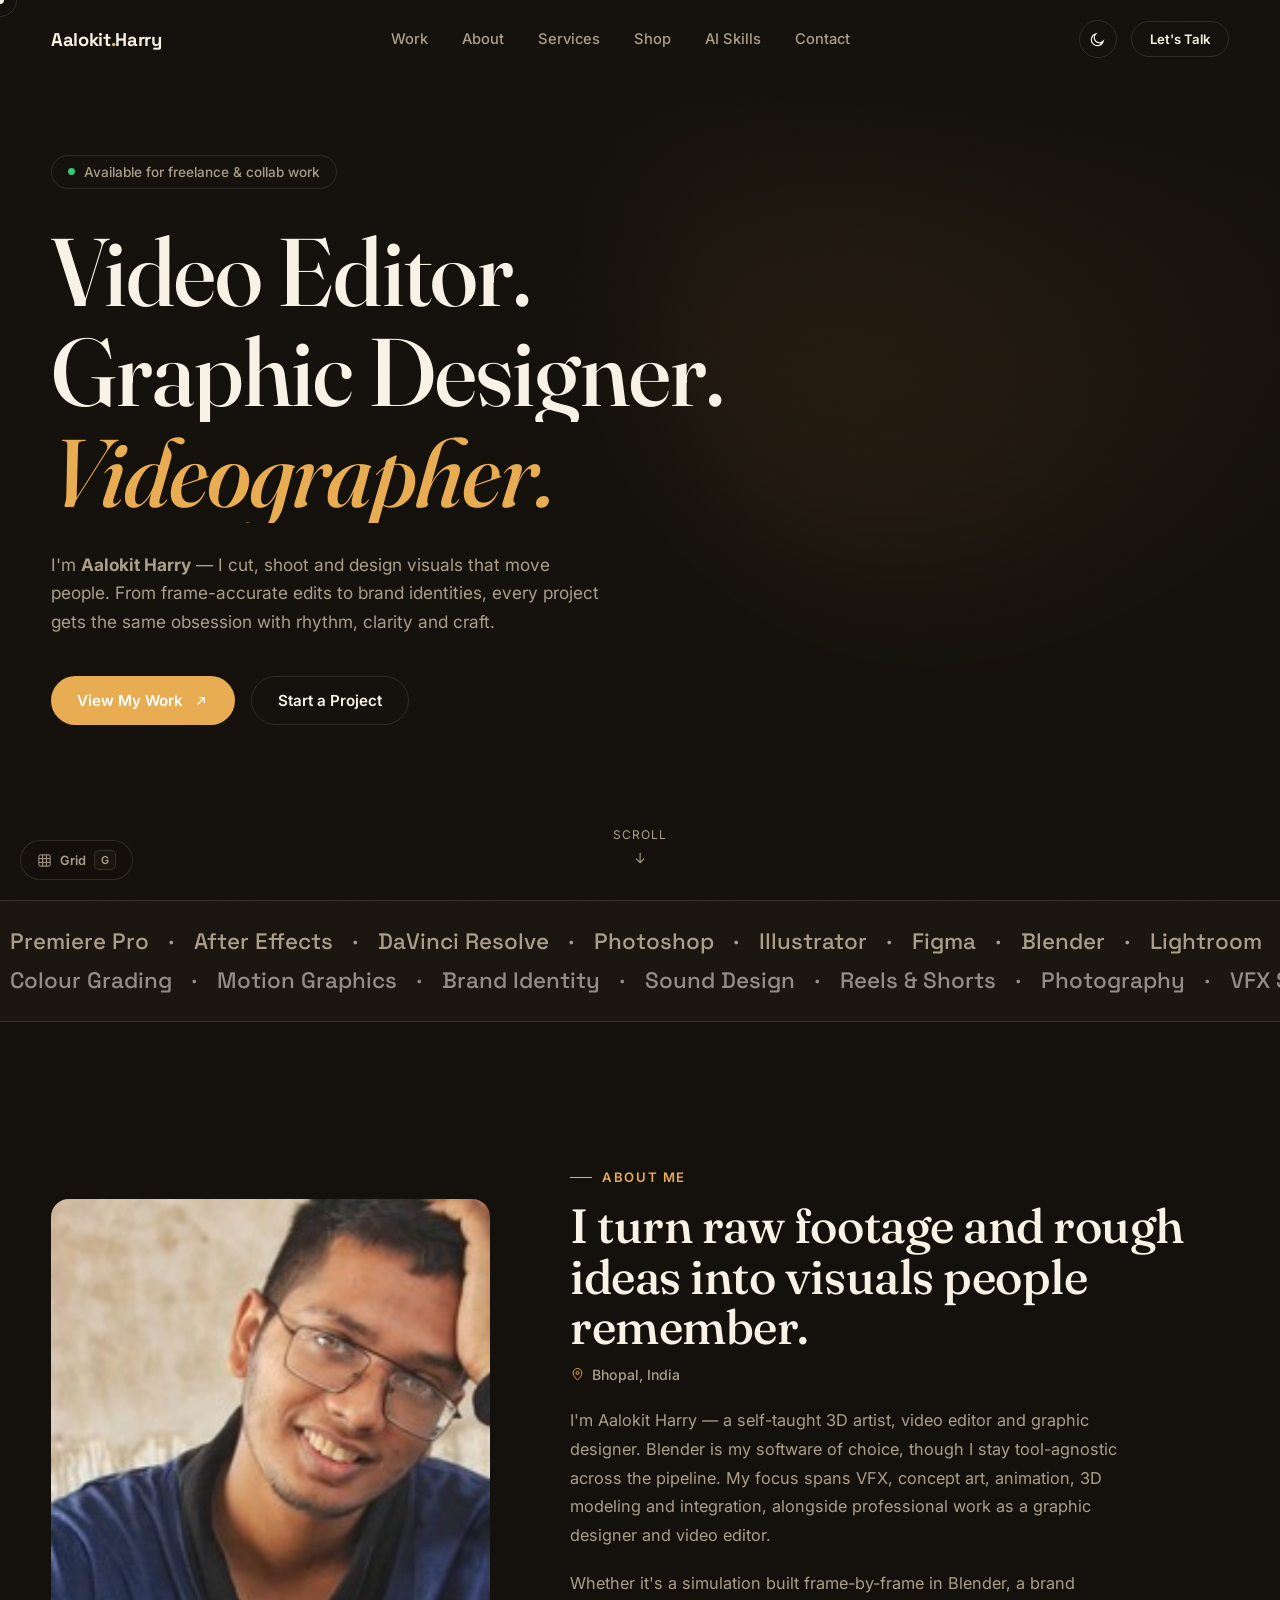
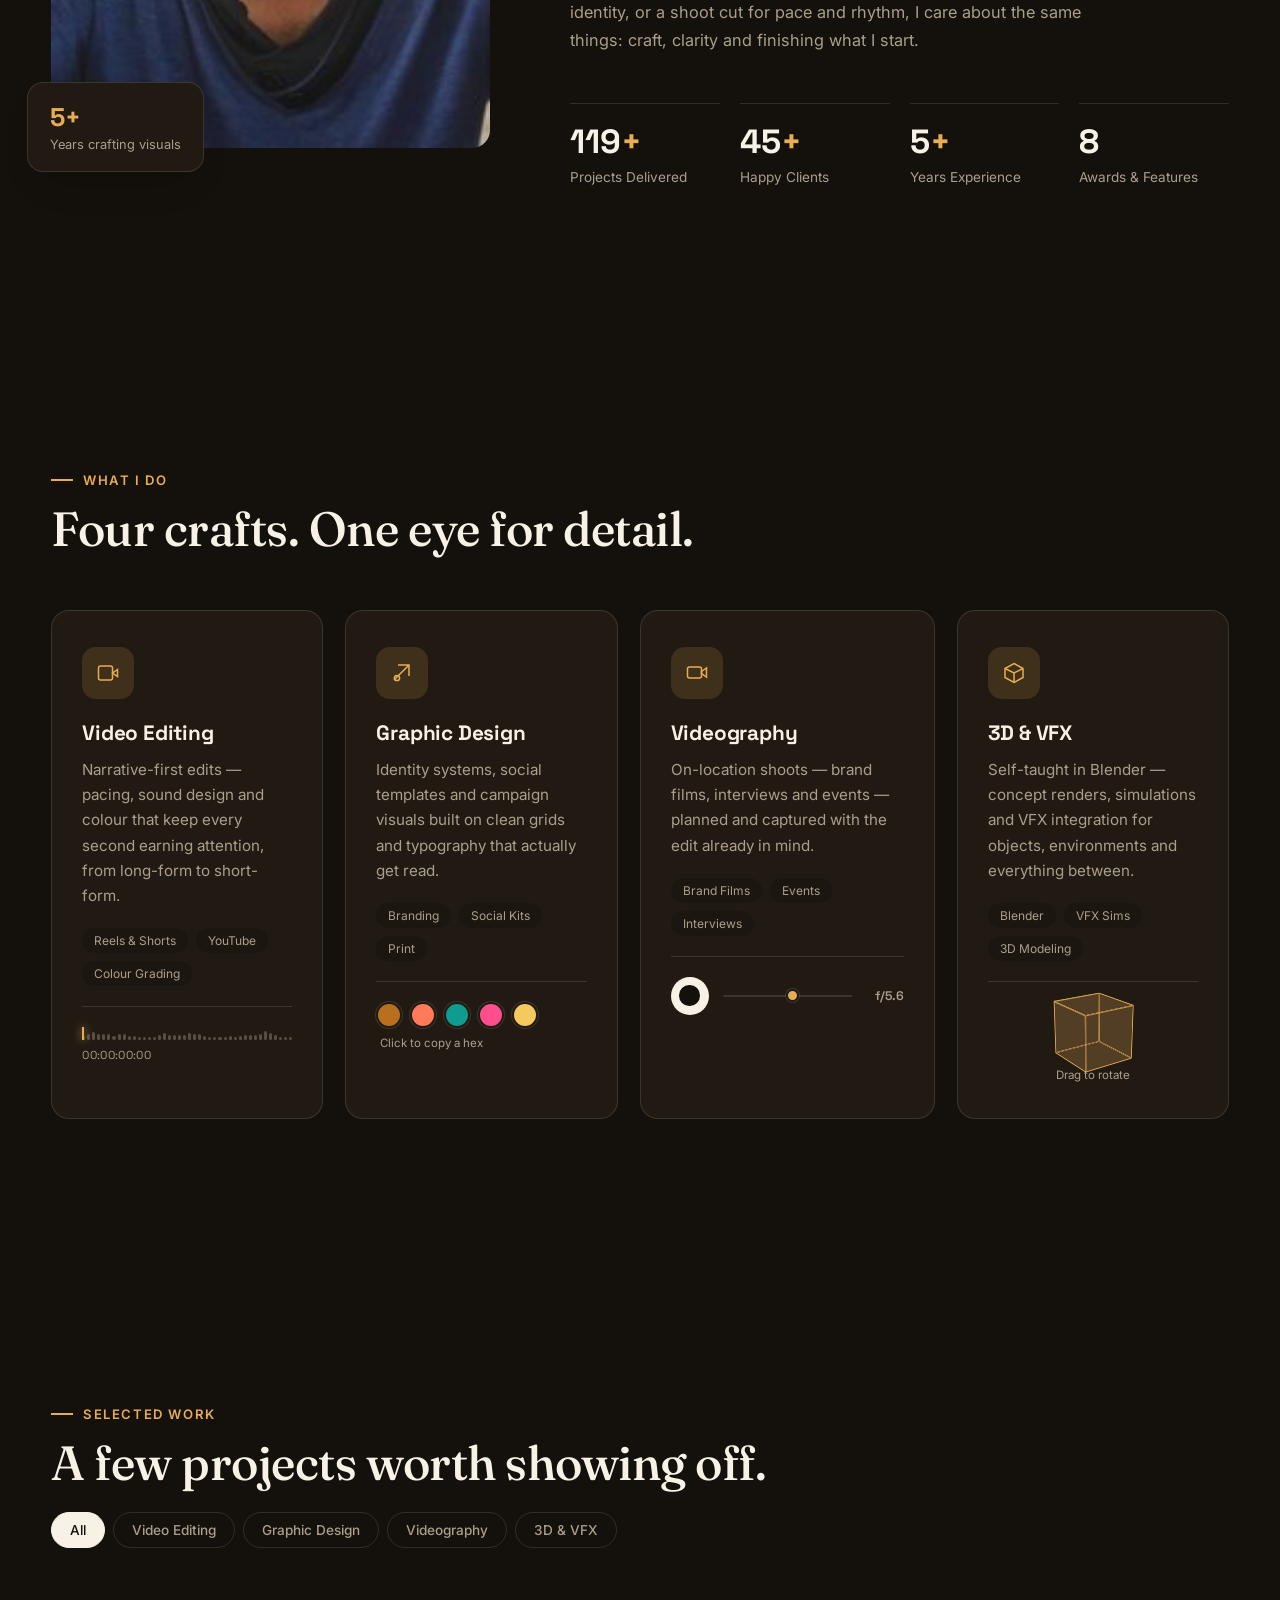
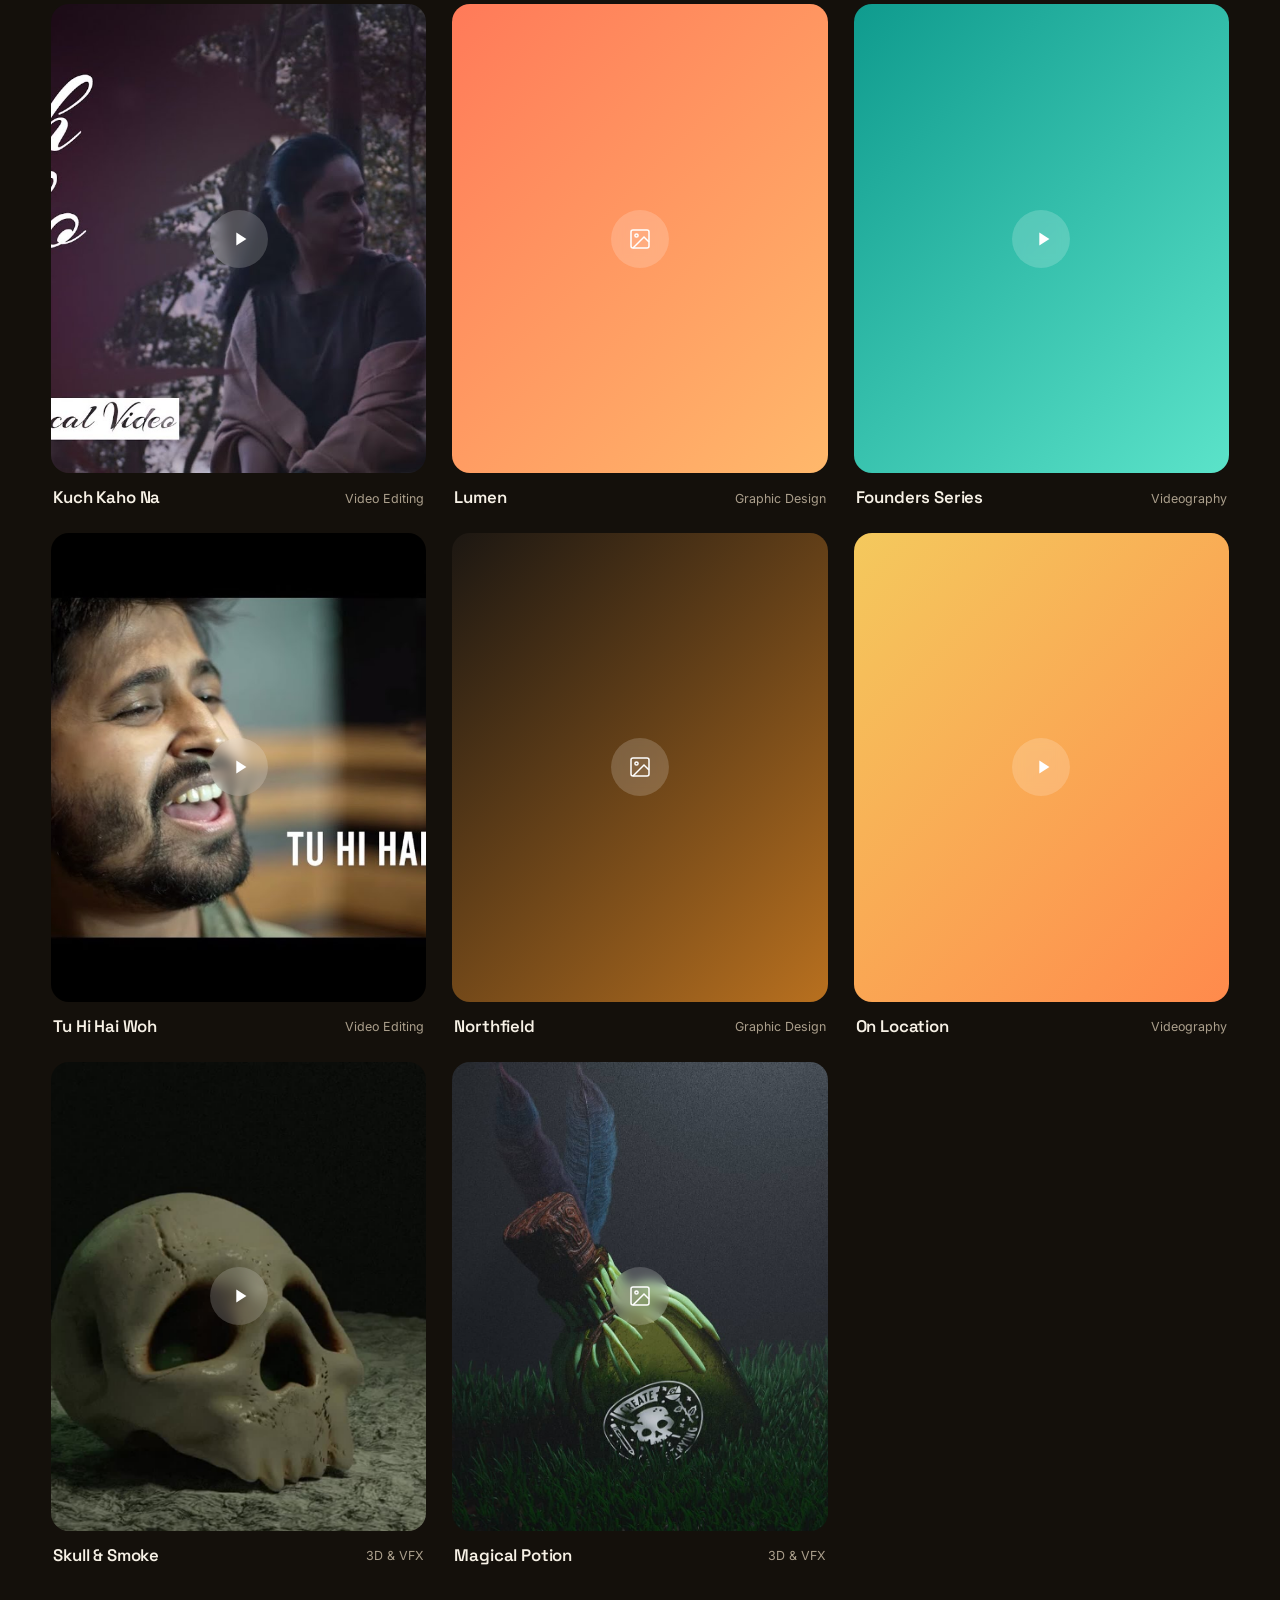
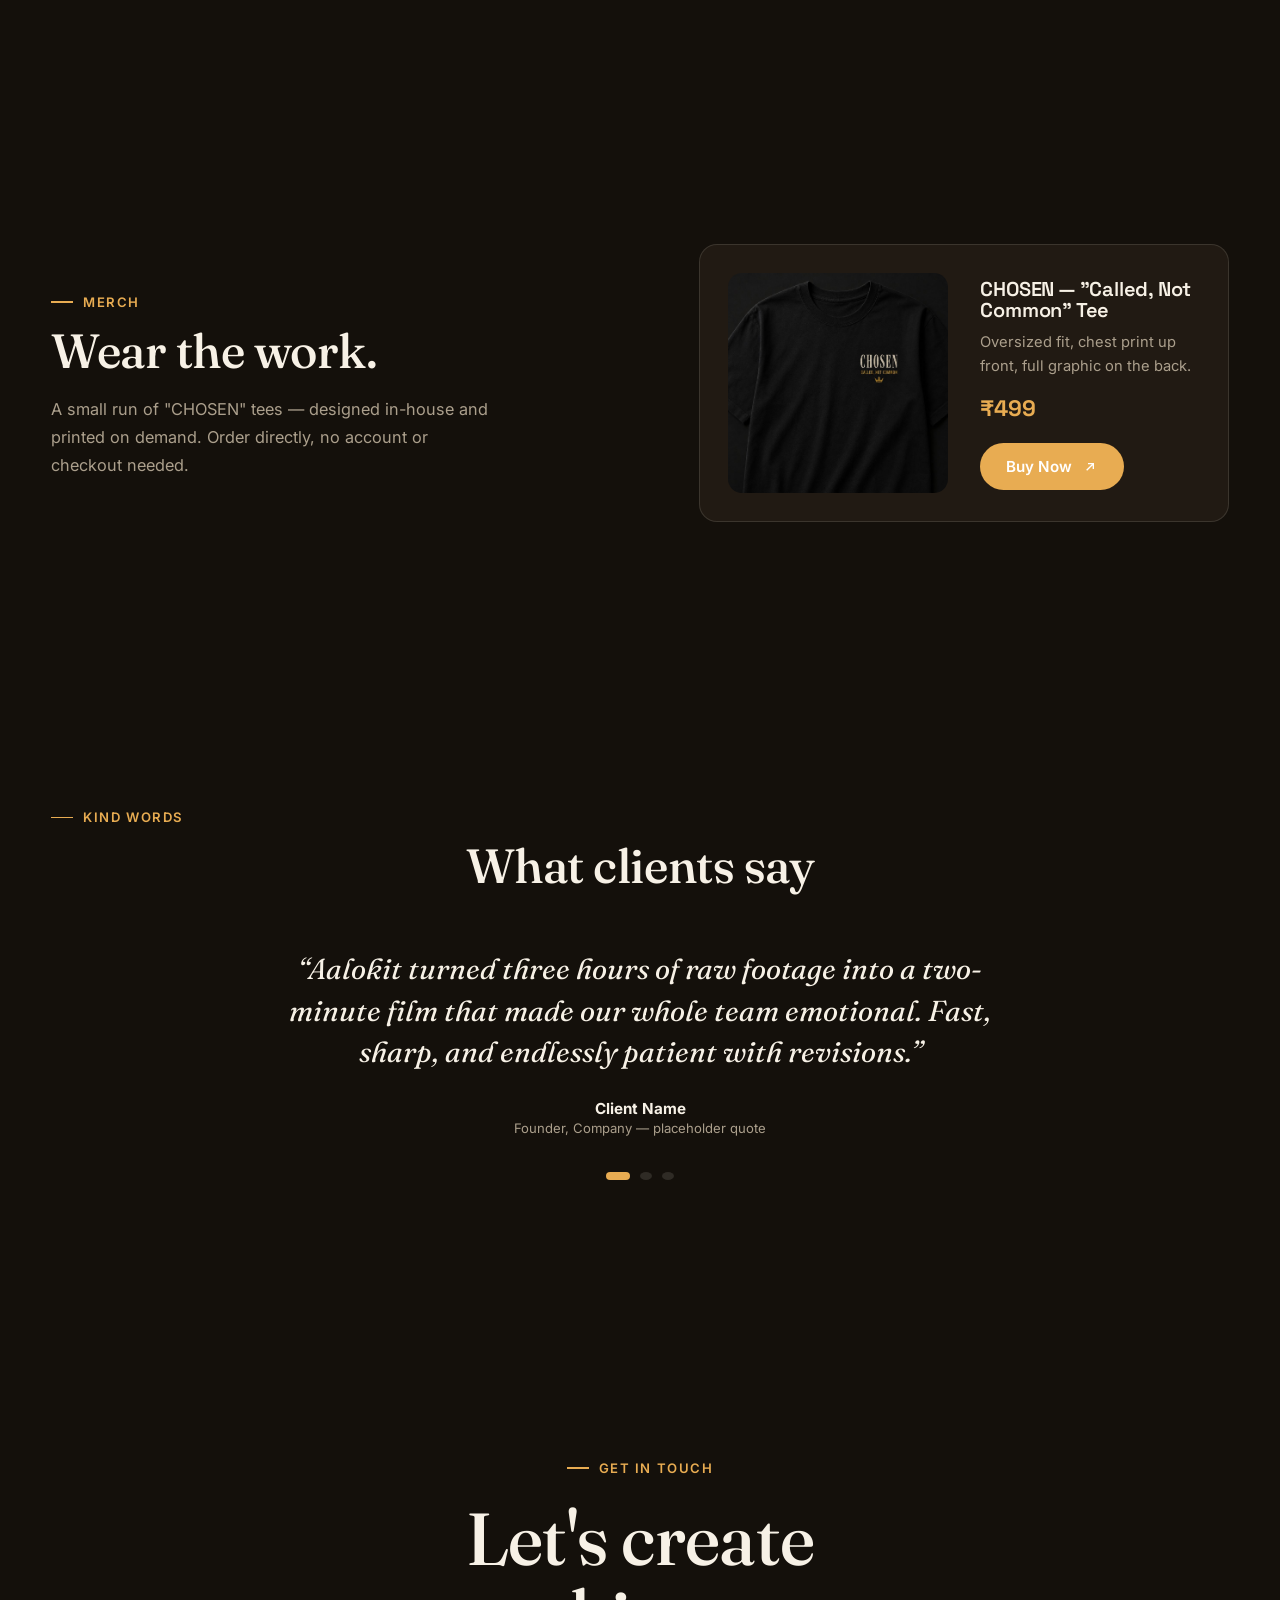
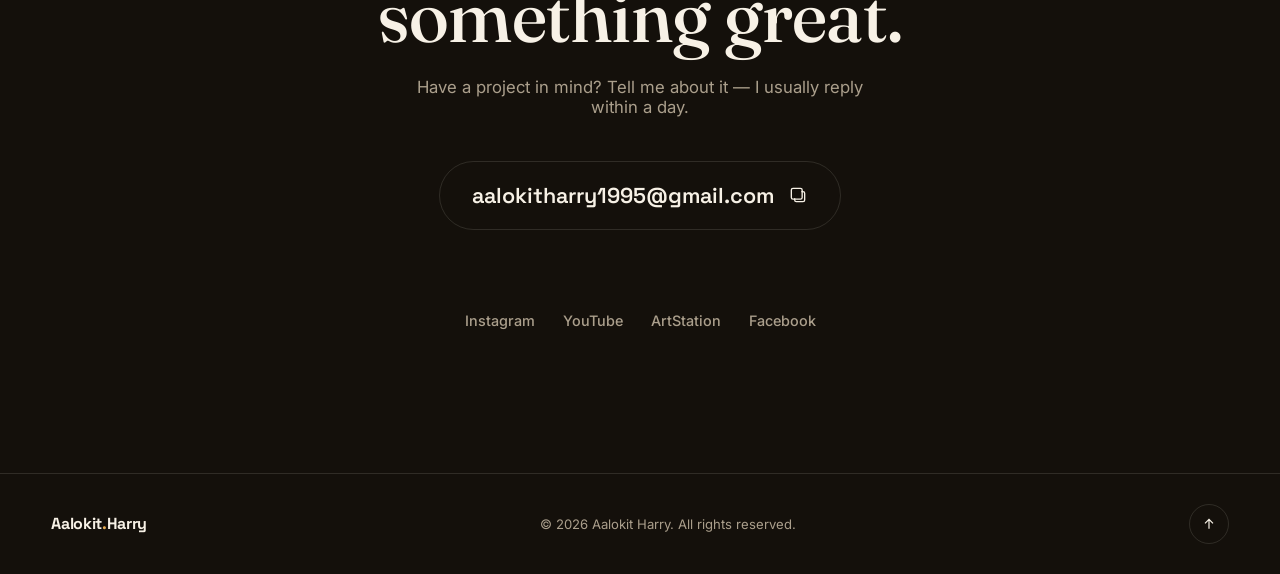
==== commit 6f9e3082: "Size skill cards relative to screen instead of spanning the full row Co-Authored-By: Claude Sonnet 5" ====
--- a/index.html
+++ b/index.html
@@ -16,7 +16,7 @@
 <link rel="preconnect" href="https://fonts.gstatic.com" crossorigin>
 <link href="https://fonts.googleapis.com/css2?family=Fraunces:ital,wght@0,400;0,500;0,600;1,400;1,500;1,600&family=Space+Grotesk:wght@400;500;600;700&family=Inter:wght@400;500;600;700&display=swap" rel="stylesheet">
 
-<link rel="stylesheet" href="css/style.css?v=22">
+<link rel="stylesheet" href="css/style.css?v=23">
 </head>
 <body>
 
--- a/css/style.css
+++ b/css/style.css
@@ -755,7 +755,7 @@
 .skills-hero__sub{ margin:20px auto 0; max-width:38.75rem; color: var(--text-soft); line-height:1.75; font-size:1.05rem; }
 
 .skills{ padding:70px 0 90px; }
-.skills-grid{ display:grid; grid-template-columns:repeat(3,1fr); gap:24px; }
+.skills-grid{ display:grid; grid-template-columns:repeat(auto-fill, minmax(min(100%, 38rem), 44rem)); gap:24px; justify-content:start; }
 .skill-card{
   background: var(--surface); border:1px solid var(--line); border-radius: var(--radius);
   padding:30px 28px; display:flex; flex-direction:column;
@@ -772,7 +772,7 @@
   border-radius:100px; background: rgba(0,0,0,.62); color:#fff; backdrop-filter: blur(6px);
 }
 .skill-card__body{ display:flex; flex-direction:column; flex:1; min-width:0; }
-.skill-card--feature{ grid-column:1 / -1; flex-direction:row; align-items:stretch; gap:clamp(24px, 4vw, 56px); }
+.skill-card--feature{ flex-direction:row; align-items:stretch; gap:clamp(24px, 4vw, 56px); }
 .skill-card--feature .skill-card__media{ flex:0 0 clamp(12.5rem, 24%, 17.5rem); margin:0; padding:16px; }
 .skill-card--feature .skill-card__media img{ width:100%; }
 .skill-card--feature .skill-card__body{ justify-content:center; }
@@ -821,14 +821,12 @@
   .product-page__inner .shop__gallery{ max-width:360px; }
   .order-steps ol{ grid-template-columns:repeat(2,1fr); }
   .work__grid{ grid-template-columns:repeat(2,1fr); }
-  .skills-grid{ grid-template-columns:repeat(2,1fr); }
   .stats{ grid-template-columns:repeat(2,1fr); }
   .modal__panel{ grid-template-columns:1fr; overflow-y:auto; }
   .modal__media{ min-height:220px; }
 }
 @media (max-width: 600px){
   .work__grid{ grid-template-columns:1fr; }
-  .skills-grid{ grid-template-columns:1fr; }
   .skill-card--feature{ flex-direction:column; gap:0; }
   .skill-card--feature .skill-card__media{ flex:none; margin-bottom:22px; }
   .skill-card--feature .skill-card__media img{ width:min(100%, 15rem); }
